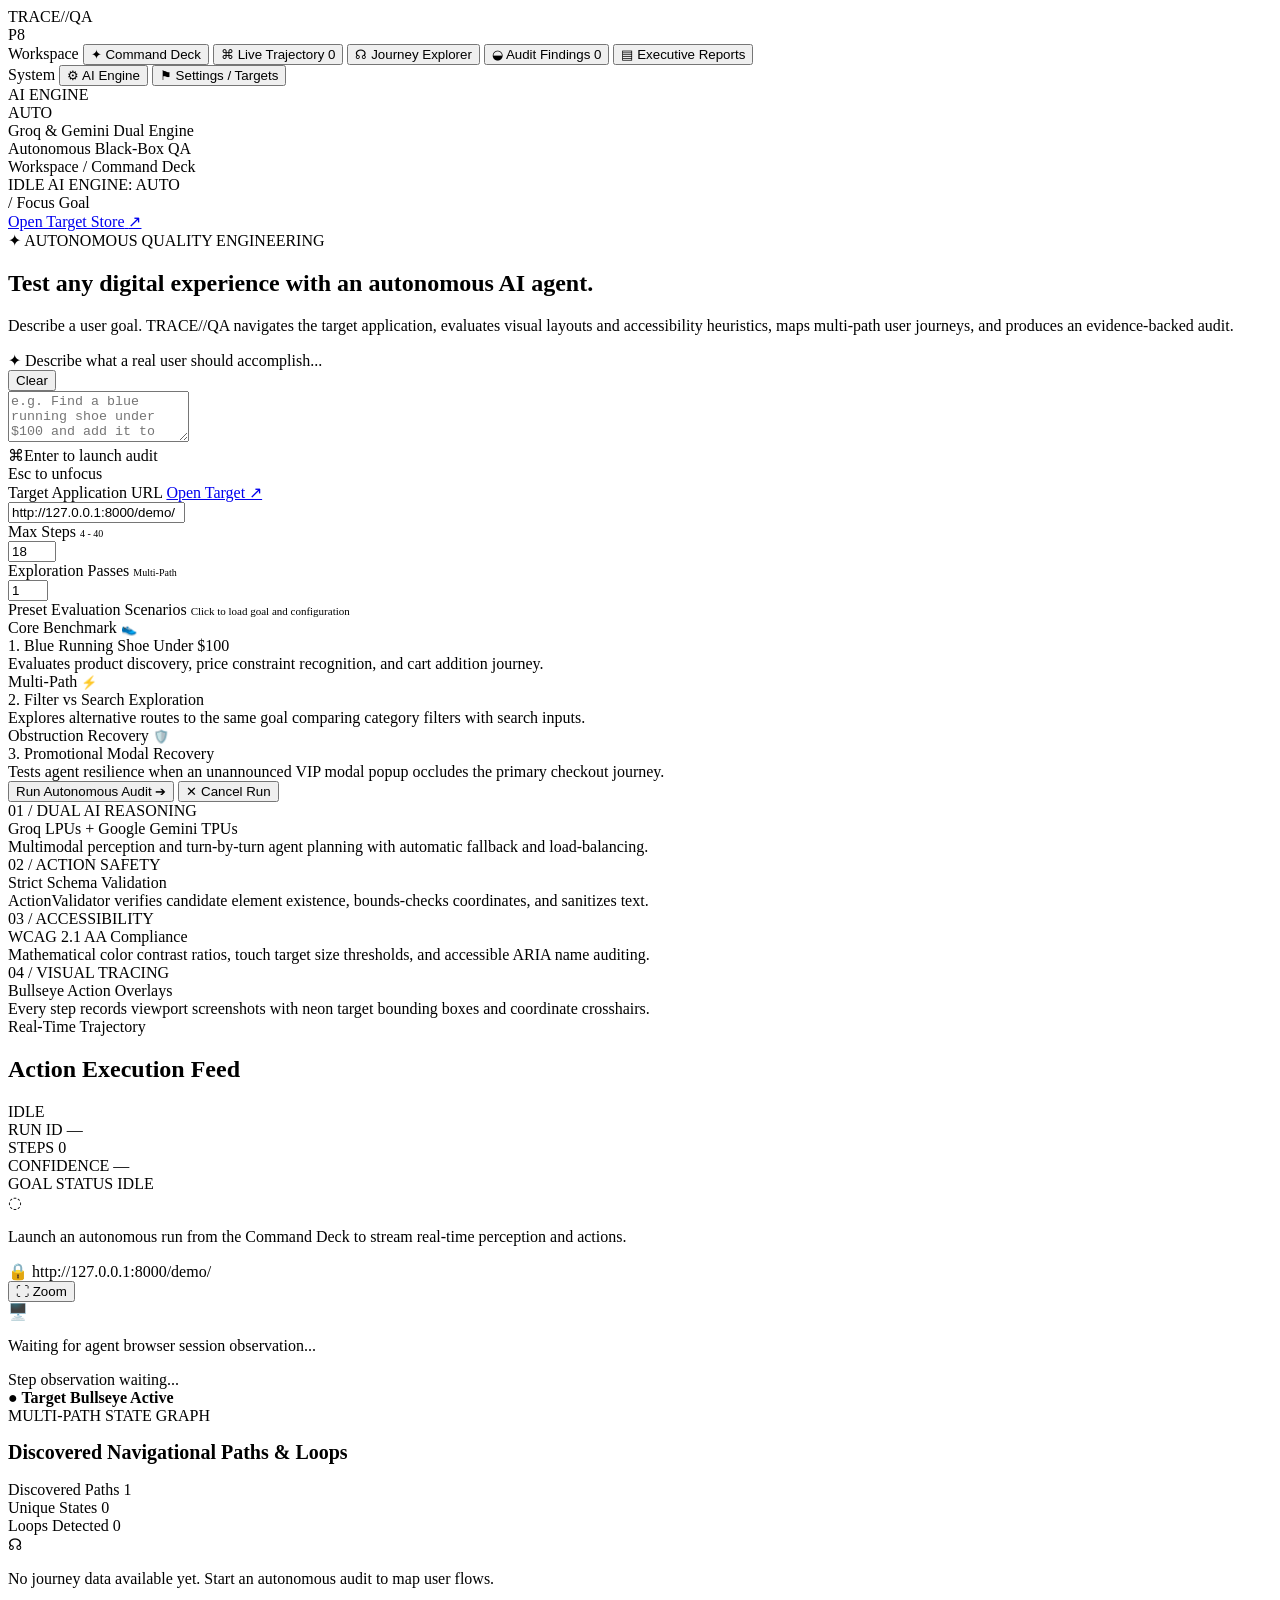
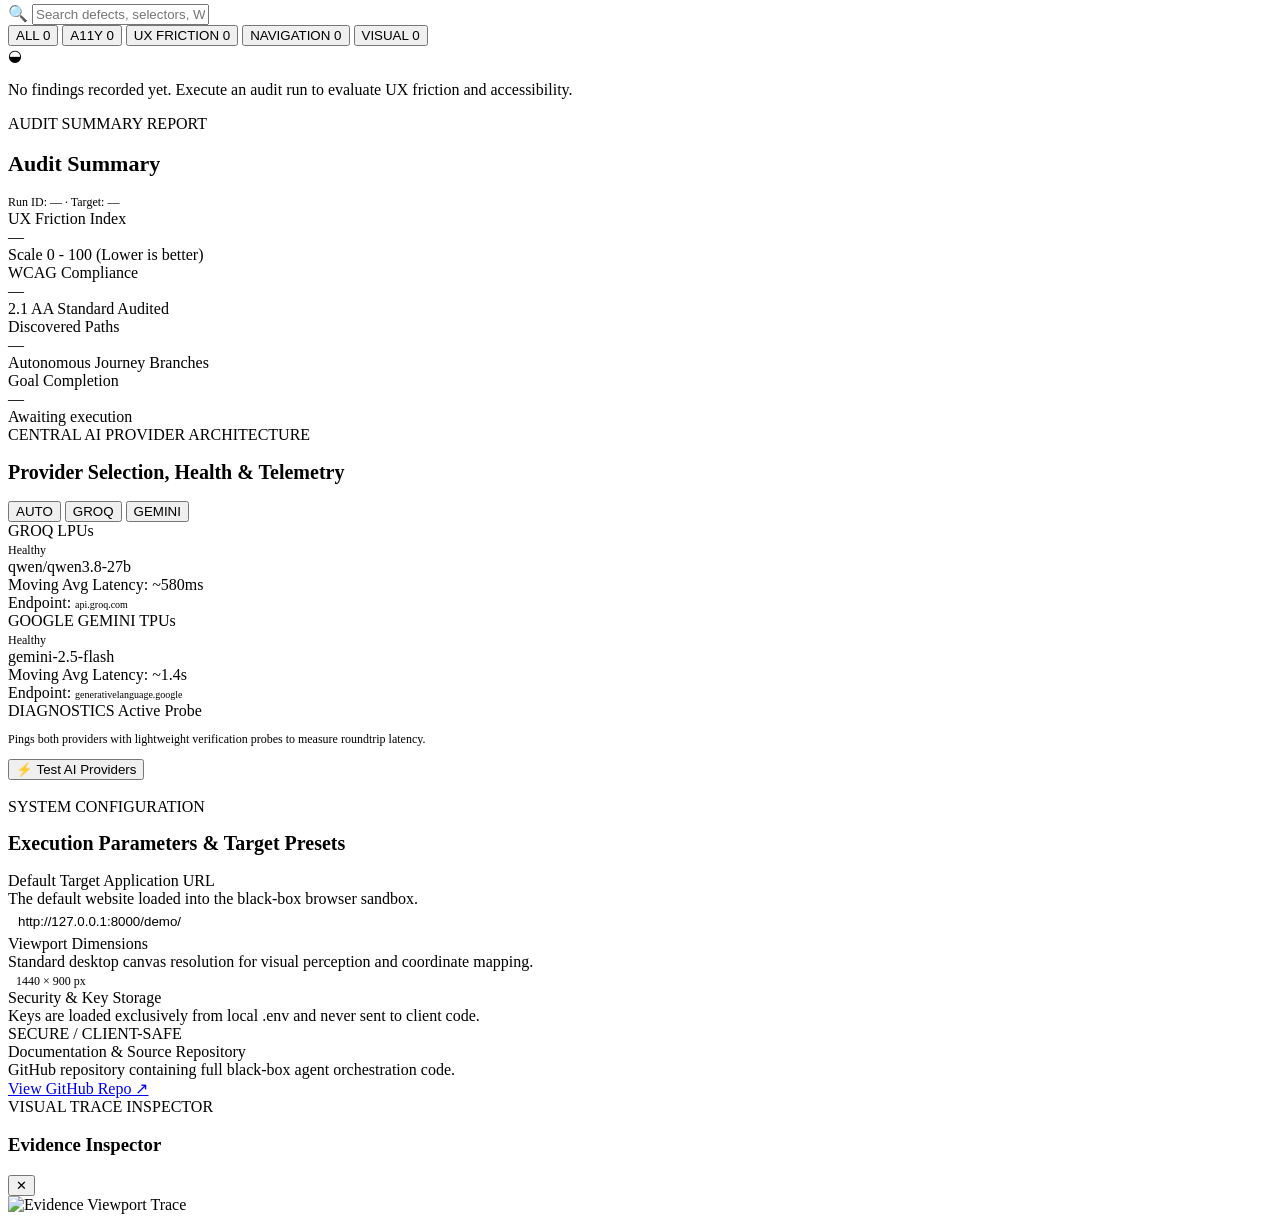
==== frontend/index.html @ 20fa4d8a "feat(ui): complete world-class SaaS frontend overhaul for TRACE//QA" ====
<!doctype html>
<html lang="en">
<head>
  <meta charset="UTF-8" />
  <meta name="viewport" content="width=device-width, initial-scale=1.0" />
  <title>TRACE//QA — Autonomous Black-Box UI/UX & Accessibility QA</title>
  <link rel="preconnect" href="https://fonts.googleapis.com">
  <link rel="preconnect" href="https://fonts.gstatic.com" crossorigin>
  <link href="https://fonts.googleapis.com/css2?family=Inter:wght@400;500;600;700;800;900&family=JetBrains+Mono:wght@400;500;600;700&display=swap" rel="stylesheet">
  <link rel="stylesheet" href="/static/styles.css" />
</head>
<body>
  <div class="app-shell">
    <!-- Persistent Left Navigation Sidebar -->
    <aside class="sidebar" id="appSidebar">
      <div class="brand">
        <span class="brand-mark"></span>
        <div class="brand-title">TRACE<span class="brand-slash">//</span>QA</div>
        <span class="brand-version">P8</span>
      </div>

      <!-- Navigation Groups -->
      <div class="nav-group">
        <span class="nav-label">Workspace</span>
        <button class="nav-item active" id="nav-command-deck" onclick="switchView('command-deck')">
          <span class="nav-icon">✦</span>
          <span>Command Deck</span>
        </button>
        <button class="nav-item" id="nav-trajectory" onclick="switchView('trajectory')">
          <span class="nav-icon">⌘</span>
          <span>Live Trajectory</span>
          <span class="nav-badge" id="navStepBadge">0</span>
        </button>
        <button class="nav-item" id="nav-journey" onclick="switchView('journey')">
          <span class="nav-icon">☊</span>
          <span>Journey Explorer</span>
        </button>
        <button class="nav-item" id="nav-findings" onclick="switchView('findings')">
          <span class="nav-icon">◒</span>
          <span>Audit Findings</span>
          <span class="nav-badge" id="navFindingsBadge">0</span>
        </button>
        <button class="nav-item" id="nav-reports" onclick="switchView('reports')">
          <span class="nav-icon">▤</span>
          <span>Executive Reports</span>
        </button>
      </div>

      <div class="nav-group">
        <span class="nav-label">System</span>
        <button class="nav-item" id="nav-ai-engine" onclick="switchView('ai-engine')">
          <span class="nav-icon">⚙</span>
          <span>AI Engine</span>
        </button>
        <button class="nav-item" id="nav-settings" onclick="switchView('settings')">
          <span class="nav-icon">⚑</span>
          <span>Settings / Targets</span>
        </button>
      </div>

      <!-- Sidebar Footer Telemetry Capsule -->
      <div class="sidebar-bottom">
        <div class="sidebar-engine-card" onclick="switchView('ai-engine')" style="cursor: pointer;">
          <div class="sidebar-engine-header">
            <div class="engine-status-pill">
              <span class="status-pulse-dot"></span>
              <span>AI ENGINE</span>
            </div>
            <span class="engine-mode-tag" id="sidebarModeTag">AUTO</span>
          </div>
          <div class="engine-details" id="sidebarEngineStatus">Groq & Gemini Dual Engine</div>
        </div>
        <div class="sidebar-footer-note">Autonomous Black-Box QA</div>
      </div>
    </aside>

    <!-- Main Workspace -->
    <main class="main-content">
      <!-- Global Top Bar -->
      <header class="topbar">
        <div class="topbar-breadcrumb">
          <span>Workspace</span>
          <span class="topbar-divider">/</span>
          <span class="topbar-current-view" id="topbarViewTitle">Command Deck</span>
        </div>

        <div class="topbar-actions">
          <span class="global-status-badge" id="topbarRunBadge">
            <span class="status-pulse-dot" style="background:#71717a;box-shadow:none;"></span>
            <span id="topbarRunText">IDLE</span>
          </span>
          <span class="global-status-badge" id="activeModeBadge">AI ENGINE: AUTO</span>
          <div class="kbd-shortcut-hint" title="Global Shortcut">
            <span class="kbd-key">/</span>
            <span>Focus Goal</span>
          </div>
          <a class="btn-ghost-sm" href="/demo/" target="_blank">
            <span>Open Target Store</span>
            <span>↗</span>
          </a>
        </div>
      </header>

      <!-- VIEW 1: COMMAND DECK (Main Composer) -->
      <section class="view-container active" id="view-command-deck">
        <div class="command-deck-hero">
          <div class="eyebrow-tag">
            <span>✦</span>
            <span>AUTONOMOUS QUALITY ENGINEERING</span>
          </div>
          <h1 class="hero-heading">Test any digital experience with an autonomous AI agent.</h1>
          <p class="hero-subtitle">
            Describe a user goal. TRACE//QA navigates the target application, evaluates visual layouts and accessibility heuristics, maps multi-path user journeys, and produces an evidence-backed audit.
          </p>
        </div>

        <!-- Flagship Command Input Box -->
        <div class="command-composer-card">
          <div class="composer-top">
            <div class="composer-label">
              <span class="composer-sparkle">✦</span>
              <span>Describe what a real user should accomplish...</span>
            </div>
            <div class="composer-controls">
              <button class="btn-clear-goal" id="btnClearGoal" onclick="clearGoalInput()">Clear</button>
            </div>
          </div>

          <textarea id="goal" class="composer-textarea" rows="3" placeholder="e.g. Find a blue running shoe under $100 and add it to the cart."></textarea>

          <div class="composer-bottom">
            <div class="composer-meta-hints">
              <div class="composer-hint-item">
                <span class="kbd-key">⌘</span><span class="kbd-key">Enter</span>
                <span>to launch audit</span>
              </div>
              <div class="composer-hint-item">
                <span class="kbd-key">Esc</span>
                <span>to unfocus</span>
              </div>
            </div>
            <div class="composer-actions">
              <span id="goalCharCount" style="font-size:11px;color:var(--text-subtle);"></span>
            </div>
          </div>
        </div>

        <!-- Target Application & Secondary Controls Row -->
        <div class="command-deck-controls-row">
          <div class="control-field-card">
            <div class="control-field-header">
              <span class="control-label">Target Application URL</span>
              <a class="control-link" href="/demo/" target="_blank">Open Target ↗</a>
            </div>
            <div class="control-input-wrapper">
              <span class="target-dot"></span>
              <input id="target" class="control-input" value="http://127.0.0.1:8000/demo/" placeholder="https://your-app.com" />
            </div>
          </div>

          <div class="control-field-card">
            <div class="control-field-header">
              <span class="control-label">Max Steps</span>
              <span style="font-size:10px;color:var(--text-muted);">4 - 40</span>
            </div>
            <div class="control-input-wrapper">
              <input id="maxSteps" class="control-input" type="number" min="4" max="40" value="18" />
            </div>
          </div>

          <div class="control-field-card">
            <div class="control-field-header">
              <span class="control-label">Exploration Passes</span>
              <span style="font-size:10px;color:var(--text-muted);">Multi-Path</span>
            </div>
            <div class="control-input-wrapper">
              <input id="passes" class="control-input" type="number" min="1" max="3" value="1" title="Discover alternative paths to the same goal" />
            </div>
          </div>
        </div>

        <!-- Preset Scenarios Ribbon -->
        <div class="presets-section">
          <div class="presets-header">
            <span class="presets-title">Preset Evaluation Scenarios</span>
            <span style="font-size:11px;color:var(--text-muted);">Click to load goal and configuration</span>
          </div>
          <div class="preset-cards-grid">
            <div class="preset-card" onclick="applyPreset(1)">
              <div class="preset-card-top">
                <span class="preset-tag">Core Benchmark</span>
                <span style="font-size:13px;">👟</span>
              </div>
              <div class="preset-card-title">1. Blue Running Shoe Under $100</div>
              <div class="preset-card-desc">Evaluates product discovery, price constraint recognition, and cart addition journey.</div>
            </div>

            <div class="preset-card" onclick="applyPreset(2)">
              <div class="preset-card-top">
                <span class="preset-tag">Multi-Path</span>
                <span style="font-size:13px;">⚡</span>
              </div>
              <div class="preset-card-title">2. Filter vs Search Exploration</div>
              <div class="preset-card-desc">Explores alternative routes to the same goal comparing category filters with search inputs.</div>
            </div>

            <div class="preset-card" onclick="applyPreset(3)">
              <div class="preset-card-top">
                <span class="preset-tag">Obstruction Recovery</span>
                <span style="font-size:13px;">🛡️</span>
              </div>
              <div class="preset-card-title">3. Promotional Modal Recovery</div>
              <div class="preset-card-desc">Tests agent resilience when an unannounced VIP modal popup occludes the primary checkout journey.</div>
            </div>
          </div>
        </div>

        <!-- Primary Run CTA & Actions -->
        <div class="command-run-bar">
          <button id="runBtn" class="btn-primary-run">
            <span class="btn-text">Run Autonomous Audit</span>
            <span>➔</span>
          </button>
          <button id="cancelBtn" class="btn-cancel-run" onclick="cancelActiveRun()">
            <span>✕ Cancel Run</span>
          </button>
          <div id="runError" class="global-status-badge failed" style="display:none;"></div>
        </div>

        <!-- Black-Box Perception Stack -->
        <div class="perception-pillars-grid">
          <div class="pillar-card">
            <span class="pillar-num">01 / DUAL AI REASONING</span>
            <div class="pillar-title">Groq LPUs + Google Gemini TPUs</div>
            <div class="pillar-desc">Multimodal perception and turn-by-turn agent planning with automatic fallback and load-balancing.</div>
          </div>
          <div class="pillar-card">
            <span class="pillar-num">02 / ACTION SAFETY</span>
            <div class="pillar-title">Strict Schema Validation</div>
            <div class="pillar-desc">ActionValidator verifies candidate element existence, bounds-checks coordinates, and sanitizes text.</div>
          </div>
          <div class="pillar-card">
            <span class="pillar-num">03 / ACCESSIBILITY</span>
            <div class="pillar-title">WCAG 2.1 AA Compliance</div>
            <div class="pillar-desc">Mathematical color contrast ratios, touch target size thresholds, and accessible ARIA name auditing.</div>
          </div>
          <div class="pillar-card">
            <span class="pillar-num">04 / VISUAL TRACING</span>
            <div class="pillar-title">Bullseye Action Overlays</div>
            <div class="pillar-desc">Every step records viewport screenshots with neon target bounding boxes and coordinate crosshairs.</div>
          </div>
        </div>
      </section>

      <!-- VIEW 2: LIVE TRAJECTORY & OBSERVABILITY CONSOLE -->
      <section class="view-container" id="view-trajectory">
        <div class="observability-split-layout">
          <!-- Execution Timeline Feed -->
          <div class="execution-panel">
            <div class="panel-header-bar">
              <div class="panel-header-title-group">
                <span class="panel-eyebrow">Real-Time Trajectory</span>
                <h2 class="panel-title">Action Execution Feed</h2>
              </div>
              <span id="runStatus" class="global-status-badge">IDLE</span>
            </div>

            <!-- Run Telemetry Metadata -->
            <div class="run-telemetry-strip">
              <div class="telemetry-cell">
                <span class="cell-label">RUN ID</span>
                <span class="cell-value font-mono" id="runId">—</span>
              </div>
              <div class="telemetry-cell">
                <span class="cell-label">STEPS</span>
                <span class="cell-value font-mono" id="stepMeta">0</span>
              </div>
              <div class="telemetry-cell">
                <span class="cell-label">CONFIDENCE</span>
                <span class="cell-value font-mono" id="confMeta">—</span>
              </div>
              <div class="telemetry-cell">
                <span class="cell-label">GOAL STATUS</span>
                <span class="cell-value" id="goalMetaStatus">IDLE</span>
              </div>
            </div>

            <!-- Scrollable Step Feed -->
            <div class="trajectory-scroll-feed" id="trajectory">
              <div class="viewport-empty-placeholder">
                <span class="viewport-empty-icon">◌</span>
                <p>Launch an autonomous run from the Command Deck to stream real-time perception and actions.</p>
              </div>
            </div>
          </div>

          <!-- Browser Instrumentation Viewport -->
          <div class="viewport-panel">
            <div class="browser-chrome-header">
              <div class="chrome-window-dots">
                <span class="chrome-dot red"></span>
                <span class="chrome-dot yellow"></span>
                <span class="chrome-dot green"></span>
              </div>
              <div class="chrome-url-bar">
                <span class="url-lock-icon">🔒</span>
                <span class="font-mono" id="screenUrl">http://127.0.0.1:8000/demo/</span>
              </div>
              <button class="btn-ghost-sm" onclick="openEvidenceModal()" title="Inspect Fullscreen">⛶ Zoom</button>
            </div>

            <div class="viewport-media-area">
              <img id="screenImage" class="viewport-img" style="display:none;" alt="Live Target Observation" />
              <div id="screenEmpty" class="viewport-empty-placeholder">
                <span class="viewport-empty-icon">🖥️</span>
                <p>Waiting for agent browser session observation...</p>
              </div>

              <!-- Active Action Overlay -->
              <div id="viewportOverlay" class="viewport-action-overlay" style="display:none;">
                <div class="overlay-left">
                  <span class="overlay-step-badge" id="overlayStep">STEP 01</span>
                  <span class="overlay-action-desc" id="overlayAction">OBSERVING TARGET</span>
                </div>
                <span class="overlay-confidence font-mono" id="overlayConfidence">95% Conf</span>
              </div>
            </div>

            <div class="viewport-footer-bar">
              <span id="screenCaption">Step observation waiting...</span>
              <div class="viewport-nav-btns">
                <span class="overlay-indicator" style="color:var(--accent);font-weight:600;">● Target Bullseye Active</span>
              </div>
            </div>
          </div>
        </div>
      </section>

      <!-- VIEW 3: JOURNEY EXPLORER -->
      <section class="view-container" id="view-journey">
        <div class="journey-header-card">
          <div>
            <div class="eyebrow-tag">MULTI-PATH STATE GRAPH</div>
            <h2 class="panel-title" style="font-size:20px;">Discovered Navigational Paths & Loops</h2>
          </div>
          <div class="journey-stats-row">
            <div class="journey-stat-col">
              <span class="journey-stat-label">Discovered Paths</span>
              <span class="journey-stat-val" id="pathsMetricJourney">1</span>
            </div>
            <div class="journey-stat-col">
              <span class="journey-stat-label">Unique States</span>
              <span class="journey-stat-val" id="uniqueStatesCount">0</span>
            </div>
            <div class="journey-stat-col">
              <span class="journey-stat-label">Loops Detected</span>
              <span class="journey-stat-val" id="loopsCount">0</span>
            </div>
          </div>
        </div>

        <div class="journey-graph-card">
          <div class="graph-canvas-container" id="journeyGraphContainer">
            <div class="viewport-empty-placeholder">
              <span class="viewport-empty-icon">☊</span>
              <p>No journey data available yet. Start an autonomous audit to map user flows.</p>
            </div>
          </div>
        </div>
      </section>

      <!-- VIEW 4: AUDIT FINDINGS MATRIX -->
      <section class="view-container" id="view-findings">
        <div class="findings-toolbar">
          <div class="findings-search-wrapper">
            <span class="search-icon-pos">🔍</span>
            <input type="text" id="findingsSearch" class="findings-search-input" placeholder="Search defects, selectors, WCAG..." oninput="filterFindings()" />
          </div>

          <div class="findings-filter-pills">
            <button class="filter-pill active" onclick="setFindingFilter('all', this)">ALL <span id="countAll">0</span></button>
            <button class="filter-pill" onclick="setFindingFilter('accessibility', this)">A11Y <span id="countA11y">0</span></button>
            <button class="filter-pill" onclick="setFindingFilter('ux', this)">UX FRICTION <span id="countUx">0</span></button>
            <button class="filter-pill" onclick="setFindingFilter('navigation', this)">NAVIGATION <span id="countNav">0</span></button>
            <button class="filter-pill" onclick="setFindingFilter('visual', this)">VISUAL <span id="countVisual">0</span></button>
          </div>
        </div>

        <div class="findings-list-grid" id="findingsList">
          <div class="viewport-empty-placeholder" style="background:var(--bg-surface);border:1px solid var(--border-subtle);border-radius:var(--radius-md);">
            <span class="viewport-empty-icon">◒</span>
            <p>No findings recorded yet. Execute an audit run to evaluate UX friction and accessibility.</p>
          </div>
        </div>
      </section>

      <!-- VIEW 5: EXECUTIVE REPORTS -->
      <section class="view-container" id="view-reports">
        <div class="reports-header-card">
          <div style="display: flex; justify-content: space-between; align-items: flex-start; flex-wrap: wrap; gap: 16px;">
            <div>
              <div class="eyebrow-tag">AUDIT SUMMARY REPORT</div>
              <h2 class="panel-title" style="font-size:22px;" id="reportGoalTitle">Audit Summary</h2>
              <div style="font-size:12px;color:var(--text-muted);margin-top:4px;" id="reportMetaSubtitle">Run ID: — · Target: —</div>
            </div>
            <div class="report-export-actions">
              <a id="reportLink" class="btn-report-action primary" target="_blank" style="display:none;">
                <span>View Full Executive Report</span>
                <span>↗</span>
              </a>
              <a id="downloadJsonBtn" class="btn-report-action" target="_blank" style="display:none;">
                <span>Download JSON</span>
                <span>↓</span>
              </a>
            </div>
          </div>
        </div>

        <div class="reports-scorecards-grid">
          <div class="scorecard-box">
            <span class="scorecard-label">UX Friction Index</span>
            <div class="scorecard-val" id="frictionMetric">—</div>
            <span class="scorecard-sub">Scale 0 - 100 (Lower is better)</span>
          </div>

          <div class="scorecard-box">
            <span class="scorecard-label">WCAG Compliance</span>
            <div class="scorecard-val" id="wcagMetric">—</div>
            <span class="scorecard-sub">2.1 AA Standard Audited</span>
          </div>

          <div class="scorecard-box">
            <span class="scorecard-label">Discovered Paths</span>
            <div class="scorecard-val" id="pathsMetric">—</div>
            <span class="scorecard-sub">Autonomous Journey Branches</span>
          </div>

          <div class="scorecard-box">
            <span class="scorecard-label">Goal Completion</span>
            <div class="scorecard-val" id="goalMetric">—</div>
            <span class="scorecard-sub" id="goalMetricSub">Awaiting execution</span>
          </div>
        </div>
      </section>

      <!-- VIEW 6: AI ENGINE & ORCHESTRATION -->
      <section class="view-container" id="view-ai-engine">
        <div class="engine-control-card">
          <div class="engine-top-bar">
            <div>
              <div class="eyebrow-tag">CENTRAL AI PROVIDER ARCHITECTURE</div>
              <h2 class="panel-title" style="font-size:20px;">Provider Selection, Health & Telemetry</h2>
            </div>
            <div class="mode-selector-capsule">
              <button class="mode-toggle-btn active" id="btnModeAuto" onclick="switchProviderMode('AUTO')">AUTO</button>
              <button class="mode-toggle-btn" id="btnModeGroq" onclick="switchProviderMode('GROQ')">GROQ</button>
              <button class="mode-toggle-btn" id="btnModeGemini" onclick="switchProviderMode('GEMINI')">GEMINI</button>
            </div>
          </div>

          <div class="ai-providers-deck-grid">
            <!-- Groq Card -->
            <div class="provider-telemetry-box" id="groqCard">
              <div class="prov-box-top">
                <div class="prov-name-group">
                  <span class="prov-name">GROQ</span>
                  <span class="prov-chip">LPUs</span>
                </div>
                <div class="prov-status-indicator">
                  <span class="dot-healthy" id="groqDot"></span>
                  <span style="font-size:12px;" id="groqStatus">Healthy</span>
                </div>
              </div>
              <span class="prov-model-tag">qwen/qwen3.8-27b</span>
              <div class="prov-metrics-list">
                <div class="prov-metric-item">
                  <span class="prov-metric-lbl">Moving Avg Latency:</span>
                  <span class="lat-val" id="groqLatency">~580ms</span>
                </div>
                <div class="prov-metric-item">
                  <span class="prov-metric-lbl">Endpoint:</span>
                  <span class="font-mono" style="font-size:10px;color:var(--text-muted);">api.groq.com</span>
                </div>
              </div>
            </div>

            <!-- Gemini Card -->
            <div class="provider-telemetry-box" id="geminiCard">
              <div class="prov-box-top">
                <div class="prov-name-group">
                  <span class="prov-name">GOOGLE GEMINI</span>
                  <span class="prov-chip">TPUs</span>
                </div>
                <div class="prov-status-indicator">
                  <span class="dot-healthy" id="geminiDot"></span>
                  <span style="font-size:12px;" id="geminiStatus">Healthy</span>
                </div>
              </div>
              <span class="prov-model-tag">gemini-2.5-flash</span>
              <div class="prov-metrics-list">
                <div class="prov-metric-item">
                  <span class="prov-metric-lbl">Moving Avg Latency:</span>
                  <span class="lat-val" id="geminiLatency">~1.4s</span>
                </div>
                <div class="prov-metric-item">
                  <span class="prov-metric-lbl">Endpoint:</span>
                  <span class="font-mono" style="font-size:10px;color:var(--text-muted);">generativelanguage.google</span>
                </div>
              </div>
            </div>

            <!-- Diagnostics Card -->
            <div class="provider-telemetry-box">
              <div class="prov-box-top">
                <span class="prov-name">DIAGNOSTICS</span>
                <span class="prov-chip">Active Probe</span>
              </div>
              <p style="font-size:12px;color:var(--text-muted);">Pings both providers with lightweight verification probes to measure roundtrip latency.</p>
              <button class="btn-run-diag" id="btnTestProviders" onclick="testAIProviders()">
                <span>⚡ Test AI Providers</span>
              </button>
              <div id="diagFeedback" style="font-size:11px;color:var(--text-secondary);min-height:18px;"></div>
            </div>
          </div>
        </div>
      </section>

      <!-- VIEW 7: SETTINGS & TARGETS -->
      <section class="view-container" id="view-settings">
        <div class="settings-card">
          <div class="eyebrow-tag">SYSTEM CONFIGURATION</div>
          <h2 class="panel-title" style="font-size:20px;">Execution Parameters & Target Presets</h2>

          <div class="settings-row">
            <div class="settings-desc-col">
              <div class="settings-title">Default Target Application URL</div>
              <div class="settings-subtext">The default website loaded into the black-box browser sandbox.</div>
            </div>
            <input class="control-input font-mono" style="max-width:320px;background:var(--bg-surface-elevated);border:1px solid var(--border-medium);padding:6px 10px;border-radius:6px;" value="http://127.0.0.1:8000/demo/" onchange="$('target').value = this.value;" />
          </div>

          <div class="settings-row">
            <div class="settings-desc-col">
              <div class="settings-title">Viewport Dimensions</div>
              <div class="settings-subtext">Standard desktop canvas resolution for visual perception and coordinate mapping.</div>
            </div>
            <span class="font-mono" style="font-size:12px;color:var(--text-primary);padding:4px 8px;background:var(--bg-surface-elevated);border-radius:4px;">1440 × 900 px</span>
          </div>

          <div class="settings-row">
            <div class="settings-desc-col">
              <div class="settings-title">Security & Key Storage</div>
              <div class="settings-subtext">Keys are loaded exclusively from local .env and never sent to client code.</div>
            </div>
            <span class="global-status-badge completed">SECURE / CLIENT-SAFE</span>
          </div>

          <div class="settings-row">
            <div class="settings-desc-col">
              <div class="settings-title">Documentation & Source Repository</div>
              <div class="settings-subtext">GitHub repository containing full black-box agent orchestration code.</div>
            </div>
            <a class="btn-ghost-sm" href="https://github.com/Miteshreddy/trace" target="_blank">View GitHub Repo ↗</a>
          </div>
        </div>
      </section>

      <!-- Toast Notification Container -->
      <div class="toast-stack" id="toastStack"></div>

      <!-- Evidence Zoom Inspector Modal -->
      <div class="modal-backdrop" id="evidenceModal" onclick="if(event.target === this) closeEvidenceModal()">
        <div class="evidence-modal-box">
          <div class="modal-header">
            <div>
              <div class="eyebrow-tag" id="modalCategory">VISUAL TRACE INSPECTOR</div>
              <h3 class="panel-title" id="modalTitle">Evidence Inspector</h3>
            </div>
            <button class="btn-close-modal" onclick="closeEvidenceModal()">✕</button>
          </div>
          <div class="modal-body">
            <div class="modal-img-wrapper">
              <img id="modalImg" src="" alt="Evidence Viewport Trace" />
            </div>
            <div id="modalDesc" style="font-size:13px;color:var(--text-secondary);line-height:1.5;"></div>
            <div id="modalRec" class="finding-remediation-box" style="display:none;"></div>
          </div>
        </div>
      </div>
    </main>
  </div>

  <script src="/static/app.js"></script>
</body>
</html>
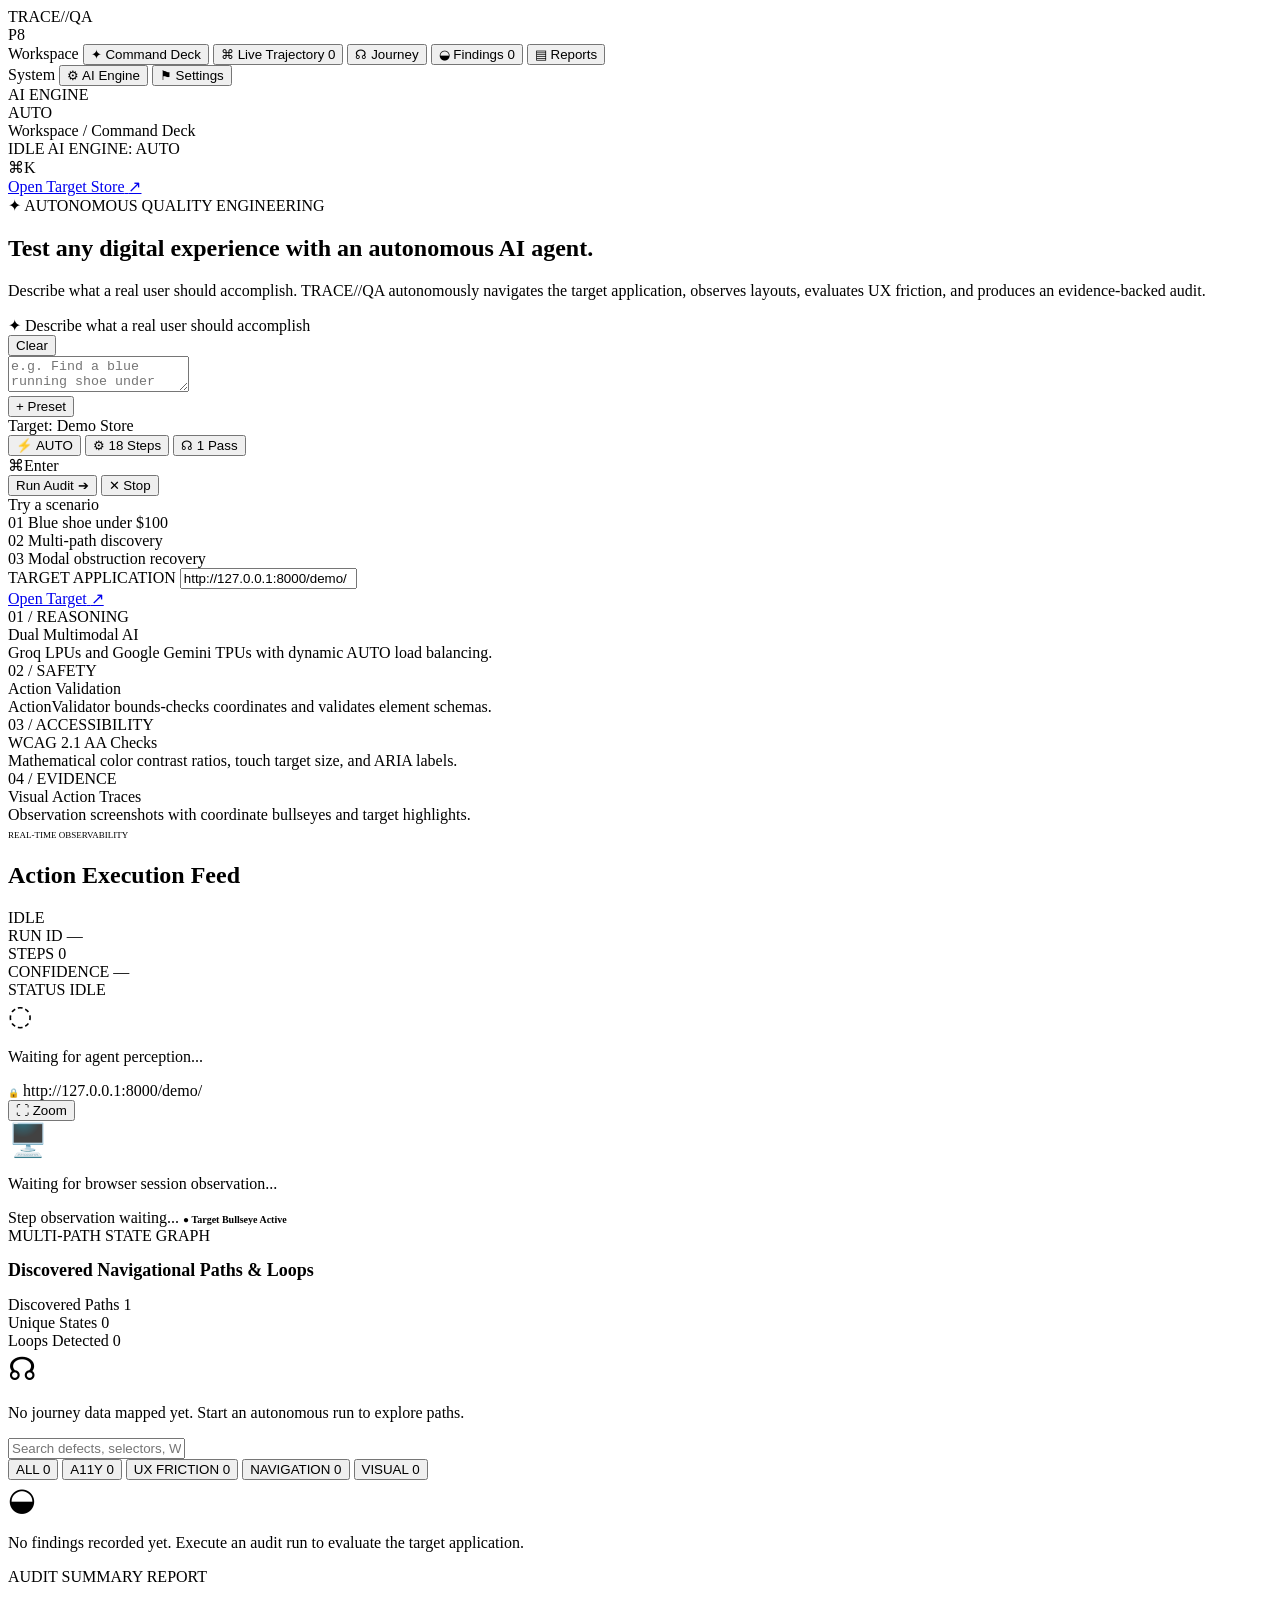
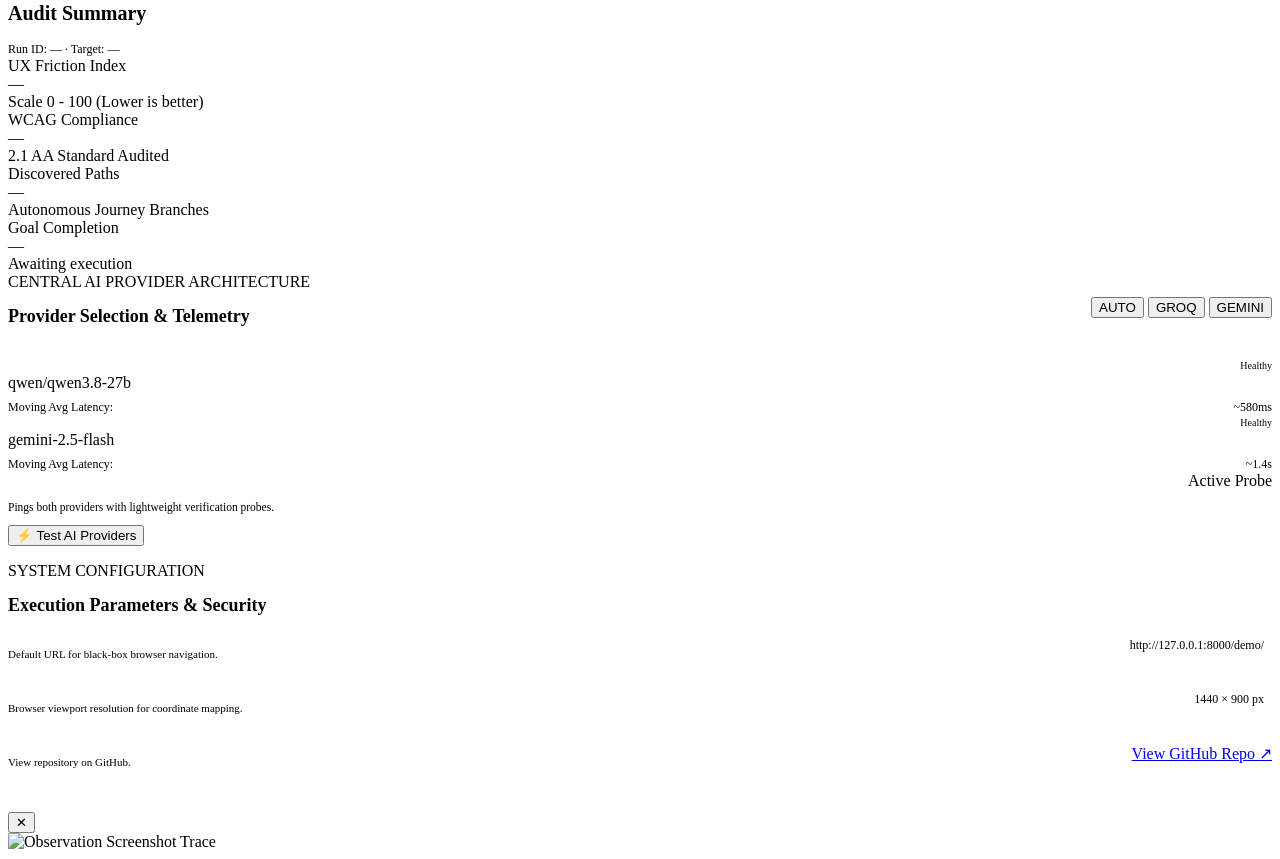
==== commit 0c10ed46: "feat(ui): cinematic floating command center and minimalist SaaS overhaul" ====
--- a/frontend/index.html
+++ b/frontend/index.html
@@ -11,15 +11,15 @@
 </head>
 <body>
   <div class="app-shell">
-    <!-- Persistent Left Navigation Sidebar -->
+    <!-- Refined Left Sidebar Navigation -->
     <aside class="sidebar" id="appSidebar">
       <div class="brand">
         <span class="brand-mark"></span>
         <div class="brand-title">TRACE<span class="brand-slash">//</span>QA</div>
-        <span class="brand-version">P8</span>
+        <span class="brand-tag">P8</span>
       </div>
 
-      <!-- Navigation Groups -->
+      <!-- Navigation Menu -->
       <div class="nav-group">
         <span class="nav-label">Workspace</span>
         <button class="nav-item active" id="nav-command-deck" onclick="switchView('command-deck')">
@@ -33,16 +33,16 @@
         </button>
         <button class="nav-item" id="nav-journey" onclick="switchView('journey')">
           <span class="nav-icon">☊</span>
-          <span>Journey Explorer</span>
+          <span>Journey</span>
         </button>
         <button class="nav-item" id="nav-findings" onclick="switchView('findings')">
           <span class="nav-icon">◒</span>
-          <span>Audit Findings</span>
+          <span>Findings</span>
           <span class="nav-badge" id="navFindingsBadge">0</span>
         </button>
         <button class="nav-item" id="nav-reports" onclick="switchView('reports')">
           <span class="nav-icon">▤</span>
-          <span>Executive Reports</span>
+          <span>Reports</span>
         </button>
       </div>
 
@@ -54,29 +54,25 @@
         </button>
         <button class="nav-item" id="nav-settings" onclick="switchView('settings')">
           <span class="nav-icon">⚑</span>
-          <span>Settings / Targets</span>
+          <span>Settings</span>
         </button>
       </div>
 
-      <!-- Sidebar Footer Telemetry Capsule -->
+      <!-- Sidebar Footer Engine Capsule -->
       <div class="sidebar-bottom">
-        <div class="sidebar-engine-card" onclick="switchView('ai-engine')" style="cursor: pointer;">
-          <div class="sidebar-engine-header">
-            <div class="engine-status-pill">
-              <span class="status-pulse-dot"></span>
-              <span>AI ENGINE</span>
-            </div>
-            <span class="engine-mode-tag" id="sidebarModeTag">AUTO</span>
-          </div>
-          <div class="engine-details" id="sidebarEngineStatus">Groq & Gemini Dual Engine</div>
-        </div>
-        <div class="sidebar-footer-note">Autonomous Black-Box QA</div>
+        <div class="sidebar-engine-capsule" onclick="switchView('ai-engine')">
+          <div class="engine-pill-group">
+            <span class="pulse-dot-lime"></span>
+            <span>AI ENGINE</span>
+          </div>
+          <span class="engine-mode-tag font-mono" id="sidebarModeTag">AUTO</span>
+        </div>
       </div>
     </aside>
 
-    <!-- Main Workspace -->
+    <!-- Main Content Area -->
     <main class="main-content">
-      <!-- Global Top Bar -->
+      <!-- Top Bar -->
       <header class="topbar">
         <div class="topbar-breadcrumb">
           <span>Workspace</span>
@@ -85,252 +81,225 @@
         </div>
 
         <div class="topbar-actions">
-          <span class="global-status-badge" id="topbarRunBadge">
-            <span class="status-pulse-dot" style="background:#71717a;box-shadow:none;"></span>
+          <span class="status-capsule" id="topbarRunBadge">
+            <span class="pulse-dot-lime" style="background:#71717a;box-shadow:none;"></span>
             <span id="topbarRunText">IDLE</span>
           </span>
-          <span class="global-status-badge" id="activeModeBadge">AI ENGINE: AUTO</span>
-          <div class="kbd-shortcut-hint" title="Global Shortcut">
-            <span class="kbd-key">/</span>
-            <span>Focus Goal</span>
-          </div>
-          <a class="btn-ghost-sm" href="/demo/" target="_blank">
+          <span class="status-capsule font-mono" id="activeModeBadge">AI ENGINE: AUTO</span>
+          <div class="kbd-shortcut-pill" title="Press / to focus">
+            <span class="kbd-key">⌘</span><span class="kbd-key">K</span>
+          </div>
+          <a class="btn-open-target-link" href="/demo/" target="_blank">
             <span>Open Target Store</span>
             <span>↗</span>
           </a>
         </div>
       </header>
 
-      <!-- VIEW 1: COMMAND DECK (Main Composer) -->
+      <!-- VIEW 1: COMMAND DECK (Hero Command Center) -->
       <section class="view-container active" id="view-command-deck">
-        <div class="command-deck-hero">
-          <div class="eyebrow-tag">
+        <div class="command-deck-container">
+          <div class="hero-meta-eyebrow">
             <span>✦</span>
             <span>AUTONOMOUS QUALITY ENGINEERING</span>
           </div>
-          <h1 class="hero-heading">Test any digital experience with an autonomous AI agent.</h1>
-          <p class="hero-subtitle">
-            Describe a user goal. TRACE//QA navigates the target application, evaluates visual layouts and accessibility heuristics, maps multi-path user journeys, and produces an evidence-backed audit.
+          <h1 class="hero-big-title">Test any digital experience with an autonomous AI agent.</h1>
+          <p class="hero-sub-copy">
+            Describe what a real user should accomplish. TRACE//QA autonomously navigates the target application, observes layouts, evaluates UX friction, and produces an evidence-backed audit.
           </p>
-        </div>
-
-        <!-- Flagship Command Input Box -->
-        <div class="command-composer-card">
-          <div class="composer-top">
-            <div class="composer-label">
-              <span class="composer-sparkle">✦</span>
-              <span>Describe what a real user should accomplish...</span>
-            </div>
-            <div class="composer-controls">
-              <button class="btn-clear-goal" id="btnClearGoal" onclick="clearGoalInput()">Clear</button>
-            </div>
-          </div>
-
-          <textarea id="goal" class="composer-textarea" rows="3" placeholder="e.g. Find a blue running shoe under $100 and add it to the cart."></textarea>
-
-          <div class="composer-bottom">
-            <div class="composer-meta-hints">
-              <div class="composer-hint-item">
-                <span class="kbd-key">⌘</span><span class="kbd-key">Enter</span>
-                <span>to launch audit</span>
-              </div>
-              <div class="composer-hint-item">
-                <span class="kbd-key">Esc</span>
-                <span>to unfocus</span>
-              </div>
-            </div>
-            <div class="composer-actions">
-              <span id="goalCharCount" style="font-size:11px;color:var(--text-subtle);"></span>
-            </div>
-          </div>
-        </div>
-
-        <!-- Target Application & Secondary Controls Row -->
-        <div class="command-deck-controls-row">
-          <div class="control-field-card">
-            <div class="control-field-header">
-              <span class="control-label">Target Application URL</span>
-              <a class="control-link" href="/demo/" target="_blank">Open Target ↗</a>
-            </div>
-            <div class="control-input-wrapper">
-              <span class="target-dot"></span>
-              <input id="target" class="control-input" value="http://127.0.0.1:8000/demo/" placeholder="https://your-app.com" />
-            </div>
-          </div>
-
-          <div class="control-field-card">
-            <div class="control-field-header">
-              <span class="control-label">Max Steps</span>
-              <span style="font-size:10px;color:var(--text-muted);">4 - 40</span>
-            </div>
-            <div class="control-input-wrapper">
-              <input id="maxSteps" class="control-input" type="number" min="4" max="40" value="18" />
-            </div>
-          </div>
-
-          <div class="control-field-card">
-            <div class="control-field-header">
-              <span class="control-label">Exploration Passes</span>
-              <span style="font-size:10px;color:var(--text-muted);">Multi-Path</span>
-            </div>
-            <div class="control-input-wrapper">
-              <input id="passes" class="control-input" type="number" min="1" max="3" value="1" title="Discover alternative paths to the same goal" />
-            </div>
-          </div>
-        </div>
-
-        <!-- Preset Scenarios Ribbon -->
-        <div class="presets-section">
-          <div class="presets-header">
-            <span class="presets-title">Preset Evaluation Scenarios</span>
-            <span style="font-size:11px;color:var(--text-muted);">Click to load goal and configuration</span>
-          </div>
-          <div class="preset-cards-grid">
-            <div class="preset-card" onclick="applyPreset(1)">
-              <div class="preset-card-top">
-                <span class="preset-tag">Core Benchmark</span>
-                <span style="font-size:13px;">👟</span>
-              </div>
-              <div class="preset-card-title">1. Blue Running Shoe Under $100</div>
-              <div class="preset-card-desc">Evaluates product discovery, price constraint recognition, and cart addition journey.</div>
-            </div>
-
-            <div class="preset-card" onclick="applyPreset(2)">
-              <div class="preset-card-top">
-                <span class="preset-tag">Multi-Path</span>
-                <span style="font-size:13px;">⚡</span>
-              </div>
-              <div class="preset-card-title">2. Filter vs Search Exploration</div>
-              <div class="preset-card-desc">Explores alternative routes to the same goal comparing category filters with search inputs.</div>
-            </div>
-
-            <div class="preset-card" onclick="applyPreset(3)">
-              <div class="preset-card-top">
-                <span class="preset-tag">Obstruction Recovery</span>
-                <span style="font-size:13px;">🛡️</span>
-              </div>
-              <div class="preset-card-title">3. Promotional Modal Recovery</div>
-              <div class="preset-card-desc">Tests agent resilience when an unannounced VIP modal popup occludes the primary checkout journey.</div>
-            </div>
-          </div>
-        </div>
-
-        <!-- Primary Run CTA & Actions -->
-        <div class="command-run-bar">
-          <button id="runBtn" class="btn-primary-run">
-            <span class="btn-text">Run Autonomous Audit</span>
-            <span>➔</span>
-          </button>
-          <button id="cancelBtn" class="btn-cancel-run" onclick="cancelActiveRun()">
-            <span>✕ Cancel Run</span>
-          </button>
-          <div id="runError" class="global-status-badge failed" style="display:none;"></div>
-        </div>
-
-        <!-- Black-Box Perception Stack -->
-        <div class="perception-pillars-grid">
-          <div class="pillar-card">
-            <span class="pillar-num">01 / DUAL AI REASONING</span>
-            <div class="pillar-title">Groq LPUs + Google Gemini TPUs</div>
-            <div class="pillar-desc">Multimodal perception and turn-by-turn agent planning with automatic fallback and load-balancing.</div>
-          </div>
-          <div class="pillar-card">
-            <span class="pillar-num">02 / ACTION SAFETY</span>
-            <div class="pillar-title">Strict Schema Validation</div>
-            <div class="pillar-desc">ActionValidator verifies candidate element existence, bounds-checks coordinates, and sanitizes text.</div>
-          </div>
-          <div class="pillar-card">
-            <span class="pillar-num">03 / ACCESSIBILITY</span>
-            <div class="pillar-title">WCAG 2.1 AA Compliance</div>
-            <div class="pillar-desc">Mathematical color contrast ratios, touch target size thresholds, and accessible ARIA name auditing.</div>
-          </div>
-          <div class="pillar-card">
-            <span class="pillar-num">04 / VISUAL TRACING</span>
-            <div class="pillar-title">Bullseye Action Overlays</div>
-            <div class="pillar-desc">Every step records viewport screenshots with neon target bounding boxes and coordinate crosshairs.</div>
+
+          <!-- THE FLAGSHIP FLOATING COMMAND / SEARCH BOX -->
+          <div class="floating-command-box">
+            <div class="command-input-surface">
+              <div class="command-prompt-lead">
+                <div class="prompt-icon-text">
+                  <span class="sparkle-icon">✦</span>
+                  <span>Describe what a real user should accomplish</span>
+                </div>
+                <button class="btn-quiet-clear" onclick="clearGoalInput()">Clear</button>
+              </div>
+
+              <textarea id="goal" class="command-textarea" rows="2" placeholder="e.g. Find a blue running shoe under $100 and reach checkout..."></textarea>
+            </div>
+
+            <!-- Integrated Bottom Tool Row -->
+            <div class="command-tool-row">
+              <div class="tool-pills-cluster">
+                <button class="tool-pill" onclick="applyPreset(1)" title="Quick Scenario 1">
+                  <span class="tool-pill-icon">+</span>
+                  <span>Preset</span>
+                </button>
+                <div class="tool-pill" onclick="$('target').focus()" title="Target URL">
+                  <span class="pill-dot-green"></span>
+                  <span id="toolPillTarget">Target: Demo Store</span>
+                </div>
+                <button class="tool-pill active-mode" id="toolPillMode" onclick="cycleProviderMode()" title="Click to cycle AI Engine Mode">
+                  <span class="tool-pill-icon">⚡</span>
+                  <span id="toolPillModeText">AUTO</span>
+                </button>
+                <button class="tool-pill" onclick="cycleSteps()" title="Click to toggle max steps">
+                  <span class="tool-pill-icon">⚙</span>
+                  <span id="toolPillStepsText">18 Steps</span>
+                </button>
+                <button class="tool-pill" onclick="cyclePasses()" title="Click to toggle passes">
+                  <span class="tool-pill-icon">☊</span>
+                  <span id="toolPillPassesText">1 Pass</span>
+                </button>
+              </div>
+
+              <div class="command-action-cluster">
+                <div class="kbd-shortcut-pill" style="background:transparent;border:0;">
+                  <span class="kbd-key">⌘</span><span class="kbd-key">Enter</span>
+                </div>
+                <button id="runBtn" class="btn-command-run">
+                  <span class="btn-text">Run Audit</span>
+                  <span>➔</span>
+                </button>
+                <button id="cancelBtn" class="btn-command-cancel" onclick="cancelActiveRun()">
+                  <span>✕ Stop</span>
+                </button>
+              </div>
+            </div>
+          </div>
+
+          <!-- Minimalist Scenario Examples Strip (Beneath Command Box) -->
+          <div class="scenario-strip">
+            <span class="scenario-strip-label">Try a scenario</span>
+            <div class="scenario-pill-item" onclick="applyPreset(1)">
+              <span class="scenario-pill-num">01</span>
+              <span>Blue shoe under $100</span>
+            </div>
+            <div class="scenario-pill-item" onclick="applyPreset(2)">
+              <span class="scenario-pill-num">02</span>
+              <span>Multi-path discovery</span>
+            </div>
+            <div class="scenario-pill-item" onclick="applyPreset(3)">
+              <span class="scenario-pill-num">03</span>
+              <span>Modal obstruction recovery</span>
+            </div>
+          </div>
+
+          <!-- Connected Target Bar -->
+          <div class="connected-target-bar">
+            <div class="target-left-group">
+              <span class="pill-dot-green"></span>
+              <span class="target-label-text">TARGET APPLICATION</span>
+              <input id="target" class="target-url-input" value="http://127.0.0.1:8000/demo/" placeholder="https://your-app.com" oninput="updateTargetToolPill(this.value)" />
+            </div>
+            <a class="target-open-btn" href="/demo/" target="_blank">
+              <span>Open Target</span>
+              <span>↗</span>
+            </a>
+          </div>
+
+          <!-- Hidden Sync Inputs for Parameters -->
+          <input id="maxSteps" type="hidden" value="18" />
+          <input id="passes" type="hidden" value="1" />
+          <div id="runError" class="status-capsule failed" style="display:none;margin-bottom:16px;"></div>
+
+          <!-- Perception Pillars Grid -->
+          <div class="pillars-row-grid">
+            <div class="pillar-item-box">
+              <span class="pillar-label-num">01 / REASONING</span>
+              <div class="pillar-name">Dual Multimodal AI</div>
+              <div class="pillar-summary">Groq LPUs and Google Gemini TPUs with dynamic AUTO load balancing.</div>
+            </div>
+            <div class="pillar-item-box">
+              <span class="pillar-label-num">02 / SAFETY</span>
+              <div class="pillar-name">Action Validation</div>
+              <div class="pillar-summary">ActionValidator bounds-checks coordinates and validates element schemas.</div>
+            </div>
+            <div class="pillar-item-box">
+              <span class="pillar-label-num">03 / ACCESSIBILITY</span>
+              <div class="pillar-name">WCAG 2.1 AA Checks</div>
+              <div class="pillar-summary">Mathematical color contrast ratios, touch target size, and ARIA labels.</div>
+            </div>
+            <div class="pillar-item-box">
+              <span class="pillar-label-num">04 / EVIDENCE</span>
+              <div class="pillar-name">Visual Action Traces</div>
+              <div class="pillar-summary">Observation screenshots with coordinate bullseyes and target highlights.</div>
+            </div>
           </div>
         </div>
       </section>
 
       <!-- VIEW 2: LIVE TRAJECTORY & OBSERVABILITY CONSOLE -->
       <section class="view-container" id="view-trajectory">
-        <div class="observability-split-layout">
-          <!-- Execution Timeline Feed -->
-          <div class="execution-panel">
-            <div class="panel-header-bar">
-              <div class="panel-header-title-group">
-                <span class="panel-eyebrow">Real-Time Trajectory</span>
-                <h2 class="panel-title">Action Execution Feed</h2>
-              </div>
-              <span id="runStatus" class="global-status-badge">IDLE</span>
-            </div>
-
-            <!-- Run Telemetry Metadata -->
-            <div class="run-telemetry-strip">
-              <div class="telemetry-cell">
-                <span class="cell-label">RUN ID</span>
-                <span class="cell-value font-mono" id="runId">—</span>
-              </div>
-              <div class="telemetry-cell">
-                <span class="cell-label">STEPS</span>
-                <span class="cell-value font-mono" id="stepMeta">0</span>
-              </div>
-              <div class="telemetry-cell">
-                <span class="cell-label">CONFIDENCE</span>
-                <span class="cell-value font-mono" id="confMeta">—</span>
-              </div>
-              <div class="telemetry-cell">
-                <span class="cell-label">GOAL STATUS</span>
-                <span class="cell-value" id="goalMetaStatus">IDLE</span>
-              </div>
-            </div>
-
-            <!-- Scrollable Step Feed -->
-            <div class="trajectory-scroll-feed" id="trajectory">
-              <div class="viewport-empty-placeholder">
-                <span class="viewport-empty-icon">◌</span>
-                <p>Launch an autonomous run from the Command Deck to stream real-time perception and actions.</p>
-              </div>
-            </div>
-          </div>
-
-          <!-- Browser Instrumentation Viewport -->
-          <div class="viewport-panel">
-            <div class="browser-chrome-header">
-              <div class="chrome-window-dots">
-                <span class="chrome-dot red"></span>
-                <span class="chrome-dot yellow"></span>
-                <span class="chrome-dot green"></span>
-              </div>
-              <div class="chrome-url-bar">
-                <span class="url-lock-icon">🔒</span>
+        <div class="observability-grid">
+          <!-- Action Timeline -->
+          <div class="timeline-card-shell">
+            <div class="timeline-topbar">
+              <div>
+                <span class="hero-meta-eyebrow" style="font-size:9px;margin-bottom:2px;">REAL-TIME OBSERVABILITY</span>
+                <h2 class="timeline-title">Action Execution Feed</h2>
+              </div>
+              <span id="runStatus" class="status-capsule">IDLE</span>
+            </div>
+
+            <!-- Run Telemetry Strip -->
+            <div class="timeline-meta-strip">
+              <div class="meta-item-box">
+                <span class="meta-label">RUN ID</span>
+                <span class="meta-content-val font-mono" id="runId">—</span>
+              </div>
+              <div class="meta-item-box">
+                <span class="meta-label">STEPS</span>
+                <span class="meta-content-val font-mono" id="stepMeta">0</span>
+              </div>
+              <div class="meta-item-box">
+                <span class="meta-label">CONFIDENCE</span>
+                <span class="meta-content-val font-mono" id="confMeta">—</span>
+              </div>
+              <div class="meta-item-box">
+                <span class="meta-label">STATUS</span>
+                <span class="meta-content-val" id="goalMetaStatus">IDLE</span>
+              </div>
+            </div>
+
+            <!-- Scrollable Event Stream -->
+            <div class="timeline-events-container" id="trajectory">
+              <div class="viewport-waiting-box">
+                <span style="font-size:28px;color:var(--text-subtle);">◌</span>
+                <p>Waiting for agent perception...</p>
+              </div>
+            </div>
+          </div>
+
+          <!-- Browser Testing Instrument -->
+          <div class="browser-viewer-shell">
+            <div class="browser-header-bar">
+              <div class="browser-window-dots">
+                <span class="browser-dot red"></span>
+                <span class="browser-dot yellow"></span>
+                <span class="browser-dot green"></span>
+              </div>
+              <div class="browser-mock-address-bar">
+                <span style="color:var(--success);font-size:9px;">🔒</span>
                 <span class="font-mono" id="screenUrl">http://127.0.0.1:8000/demo/</span>
               </div>
-              <button class="btn-ghost-sm" onclick="openEvidenceModal()" title="Inspect Fullscreen">⛶ Zoom</button>
-            </div>
-
-            <div class="viewport-media-area">
-              <img id="screenImage" class="viewport-img" style="display:none;" alt="Live Target Observation" />
-              <div id="screenEmpty" class="viewport-empty-placeholder">
-                <span class="viewport-empty-icon">🖥️</span>
-                <p>Waiting for agent browser session observation...</p>
-              </div>
-
-              <!-- Active Action Overlay -->
-              <div id="viewportOverlay" class="viewport-action-overlay" style="display:none;">
-                <div class="overlay-left">
-                  <span class="overlay-step-badge" id="overlayStep">STEP 01</span>
-                  <span class="overlay-action-desc" id="overlayAction">OBSERVING TARGET</span>
+              <button class="btn-open-target-link" onclick="openEvidenceModal()" title="Inspect Screenshot">⛶ Zoom</button>
+            </div>
+
+            <div class="viewport-canvas-stage">
+              <img id="screenImage" class="viewport-render-img" style="display:none;" alt="Live Target Observation" />
+              <div id="screenEmpty" class="viewport-waiting-box">
+                <span style="font-size:32px;color:var(--text-subtle);">🖥️</span>
+                <p>Waiting for browser session observation...</p>
+              </div>
+
+              <!-- Action Overlay Capsule -->
+              <div id="viewportOverlay" class="agent-action-overlay-capsule" style="display:none;">
+                <div class="overlay-tag-action">
+                  <span class="overlay-step-num font-mono" id="overlayStep">STEP 01</span>
+                  <span class="overlay-action-label" id="overlayAction">OBSERVING TARGET</span>
                 </div>
-                <span class="overlay-confidence font-mono" id="overlayConfidence">95% Conf</span>
-              </div>
-            </div>
-
-            <div class="viewport-footer-bar">
+                <span class="overlay-conf-val" id="overlayConfidence">95% Conf</span>
+              </div>
+            </div>
+
+            <div class="browser-footer-strip">
               <span id="screenCaption">Step observation waiting...</span>
-              <div class="viewport-nav-btns">
-                <span class="overlay-indicator" style="color:var(--accent);font-weight:600;">● Target Bullseye Active</span>
-              </div>
+              <span style="color:var(--accent);font-weight:600;font-size:10px;">● Target Bullseye Active</span>
             </div>
           </div>
         </div>
@@ -338,32 +307,32 @@
 
       <!-- VIEW 3: JOURNEY EXPLORER -->
       <section class="view-container" id="view-journey">
-        <div class="journey-header-card">
+        <div class="journey-top-card">
           <div>
-            <div class="eyebrow-tag">MULTI-PATH STATE GRAPH</div>
-            <h2 class="panel-title" style="font-size:20px;">Discovered Navigational Paths & Loops</h2>
-          </div>
-          <div class="journey-stats-row">
-            <div class="journey-stat-col">
-              <span class="journey-stat-label">Discovered Paths</span>
-              <span class="journey-stat-val" id="pathsMetricJourney">1</span>
-            </div>
-            <div class="journey-stat-col">
-              <span class="journey-stat-label">Unique States</span>
-              <span class="journey-stat-val" id="uniqueStatesCount">0</span>
-            </div>
-            <div class="journey-stat-col">
-              <span class="journey-stat-label">Loops Detected</span>
-              <span class="journey-stat-val" id="loopsCount">0</span>
-            </div>
-          </div>
-        </div>
-
-        <div class="journey-graph-card">
-          <div class="graph-canvas-container" id="journeyGraphContainer">
-            <div class="viewport-empty-placeholder">
-              <span class="viewport-empty-icon">☊</span>
-              <p>No journey data available yet. Start an autonomous audit to map user flows.</p>
+            <div class="hero-meta-eyebrow">MULTI-PATH STATE GRAPH</div>
+            <h2 class="timeline-title" style="font-size:18px;">Discovered Navigational Paths & Loops</h2>
+          </div>
+          <div class="journey-metrics-cluster">
+            <div class="journey-metric-item">
+              <span class="journey-metric-lbl">Discovered Paths</span>
+              <span class="journey-metric-val" id="pathsMetricJourney">1</span>
+            </div>
+            <div class="journey-metric-item">
+              <span class="journey-metric-lbl">Unique States</span>
+              <span class="journey-metric-val" id="uniqueStatesCount">0</span>
+            </div>
+            <div class="journey-metric-item">
+              <span class="journey-metric-lbl">Loops Detected</span>
+              <span class="journey-metric-val" id="loopsCount">0</span>
+            </div>
+          </div>
+        </div>
+
+        <div class="journey-graph-stage">
+          <div id="journeyGraphContainer">
+            <div class="viewport-waiting-box">
+              <span style="font-size:32px;color:var(--text-subtle);">☊</span>
+              <p>No journey data mapped yet. Start an autonomous run to explore paths.</p>
             </div>
           </div>
         </div>
@@ -371,155 +340,126 @@
 
       <!-- VIEW 4: AUDIT FINDINGS MATRIX -->
       <section class="view-container" id="view-findings">
-        <div class="findings-toolbar">
-          <div class="findings-search-wrapper">
-            <span class="search-icon-pos">🔍</span>
-            <input type="text" id="findingsSearch" class="findings-search-input" placeholder="Search defects, selectors, WCAG..." oninput="filterFindings()" />
-          </div>
-
-          <div class="findings-filter-pills">
-            <button class="filter-pill active" onclick="setFindingFilter('all', this)">ALL <span id="countAll">0</span></button>
-            <button class="filter-pill" onclick="setFindingFilter('accessibility', this)">A11Y <span id="countA11y">0</span></button>
-            <button class="filter-pill" onclick="setFindingFilter('ux', this)">UX FRICTION <span id="countUx">0</span></button>
-            <button class="filter-pill" onclick="setFindingFilter('navigation', this)">NAVIGATION <span id="countNav">0</span></button>
-            <button class="filter-pill" onclick="setFindingFilter('visual', this)">VISUAL <span id="countVisual">0</span></button>
-          </div>
-        </div>
-
-        <div class="findings-list-grid" id="findingsList">
-          <div class="viewport-empty-placeholder" style="background:var(--bg-surface);border:1px solid var(--border-subtle);border-radius:var(--radius-md);">
-            <span class="viewport-empty-icon">◒</span>
-            <p>No findings recorded yet. Execute an audit run to evaluate UX friction and accessibility.</p>
+        <div class="findings-header-bar">
+          <input type="text" id="findingsSearch" class="findings-search-input" placeholder="Search defects, selectors, WCAG..." oninput="filterFindings()" />
+
+          <div class="findings-pills-row">
+            <button class="filter-category-pill active" onclick="setFindingFilter('all', this)">ALL <span id="countAll">0</span></button>
+            <button class="filter-category-pill" onclick="setFindingFilter('accessibility', this)">A11Y <span id="countA11y">0</span></button>
+            <button class="filter-category-pill" onclick="setFindingFilter('ux', this)">UX FRICTION <span id="countUx">0</span></button>
+            <button class="filter-category-pill" onclick="setFindingFilter('navigation', this)">NAVIGATION <span id="countNav">0</span></button>
+            <button class="filter-category-pill" onclick="setFindingFilter('visual', this)">VISUAL <span id="countVisual">0</span></button>
+          </div>
+        </div>
+
+        <div class="findings-deck-list" id="findingsList">
+          <div class="viewport-waiting-box" style="background:var(--bg-surface);border:1px solid var(--border-subtle);border-radius:var(--radius-md);">
+            <span style="font-size:32px;color:var(--text-subtle);">◒</span>
+            <p>No findings recorded yet. Execute an audit run to evaluate the target application.</p>
           </div>
         </div>
       </section>
 
       <!-- VIEW 5: EXECUTIVE REPORTS -->
       <section class="view-container" id="view-reports">
-        <div class="reports-header-card">
-          <div style="display: flex; justify-content: space-between; align-items: flex-start; flex-wrap: wrap; gap: 16px;">
-            <div>
-              <div class="eyebrow-tag">AUDIT SUMMARY REPORT</div>
-              <h2 class="panel-title" style="font-size:22px;" id="reportGoalTitle">Audit Summary</h2>
-              <div style="font-size:12px;color:var(--text-muted);margin-top:4px;" id="reportMetaSubtitle">Run ID: — · Target: —</div>
-            </div>
-            <div class="report-export-actions">
-              <a id="reportLink" class="btn-report-action primary" target="_blank" style="display:none;">
-                <span>View Full Executive Report</span>
-                <span>↗</span>
-              </a>
-              <a id="downloadJsonBtn" class="btn-report-action" target="_blank" style="display:none;">
-                <span>Download JSON</span>
-                <span>↓</span>
-              </a>
-            </div>
-          </div>
-        </div>
-
-        <div class="reports-scorecards-grid">
-          <div class="scorecard-box">
-            <span class="scorecard-label">UX Friction Index</span>
-            <div class="scorecard-val" id="frictionMetric">—</div>
-            <span class="scorecard-sub">Scale 0 - 100 (Lower is better)</span>
-          </div>
-
-          <div class="scorecard-box">
-            <span class="scorecard-label">WCAG Compliance</span>
-            <div class="scorecard-val" id="wcagMetric">—</div>
-            <span class="scorecard-sub">2.1 AA Standard Audited</span>
-          </div>
-
-          <div class="scorecard-box">
-            <span class="scorecard-label">Discovered Paths</span>
-            <div class="scorecard-val" id="pathsMetric">—</div>
-            <span class="scorecard-sub">Autonomous Journey Branches</span>
-          </div>
-
-          <div class="scorecard-box">
-            <span class="scorecard-label">Goal Completion</span>
-            <div class="scorecard-val" id="goalMetric">—</div>
-            <span class="scorecard-sub" id="goalMetricSub">Awaiting execution</span>
+        <div class="reports-hero-card">
+          <div>
+            <div class="hero-meta-eyebrow">AUDIT SUMMARY REPORT</div>
+            <h2 class="timeline-title" style="font-size:20px;" id="reportGoalTitle">Audit Summary</h2>
+            <div style="font-size:12px;color:var(--text-muted);margin-top:4px;" id="reportMetaSubtitle">Run ID: — · Target: —</div>
+          </div>
+          <div style="display:flex;gap:10px;">
+            <a id="reportLink" class="btn-command-run" target="_blank" style="display:none;padding:8px 16px;">
+              <span>View Full Executive Report</span>
+              <span>↗</span>
+            </a>
+            <a id="downloadJsonBtn" class="btn-open-target-link" target="_blank" style="display:none;">
+              <span>Download JSON</span>
+              <span>↓</span>
+            </a>
+          </div>
+        </div>
+
+        <div class="scorecards-quad-grid">
+          <div class="quad-score-box">
+            <span class="quad-label">UX Friction Index</span>
+            <div class="quad-big-number" id="frictionMetric">—</div>
+            <span class="quad-caption">Scale 0 - 100 (Lower is better)</span>
+          </div>
+
+          <div class="quad-score-box">
+            <span class="quad-label">WCAG Compliance</span>
+            <div class="quad-big-number" id="wcagMetric">—</div>
+            <span class="quad-caption">2.1 AA Standard Audited</span>
+          </div>
+
+          <div class="quad-score-box">
+            <span class="quad-label">Discovered Paths</span>
+            <div class="quad-big-number" id="pathsMetric">—</div>
+            <span class="quad-caption">Autonomous Journey Branches</span>
+          </div>
+
+          <div class="quad-score-box">
+            <span class="quad-label">Goal Completion</span>
+            <div class="quad-big-number" id="goalMetric">—</div>
+            <span class="quad-caption" id="goalMetricSub">Awaiting execution</span>
           </div>
         </div>
       </section>
 
       <!-- VIEW 6: AI ENGINE & ORCHESTRATION -->
       <section class="view-container" id="view-ai-engine">
-        <div class="engine-control-card">
-          <div class="engine-top-bar">
+        <div class="engine-settings-card">
+          <div style="display:flex;justify-content:space-between;align-items:center;margin-bottom:16px;">
             <div>
-              <div class="eyebrow-tag">CENTRAL AI PROVIDER ARCHITECTURE</div>
-              <h2 class="panel-title" style="font-size:20px;">Provider Selection, Health & Telemetry</h2>
-            </div>
-            <div class="mode-selector-capsule">
-              <button class="mode-toggle-btn active" id="btnModeAuto" onclick="switchProviderMode('AUTO')">AUTO</button>
-              <button class="mode-toggle-btn" id="btnModeGroq" onclick="switchProviderMode('GROQ')">GROQ</button>
-              <button class="mode-toggle-btn" id="btnModeGemini" onclick="switchProviderMode('GEMINI')">GEMINI</button>
-            </div>
-          </div>
-
-          <div class="ai-providers-deck-grid">
-            <!-- Groq Card -->
-            <div class="provider-telemetry-box" id="groqCard">
-              <div class="prov-box-top">
-                <div class="prov-name-group">
-                  <span class="prov-name">GROQ</span>
-                  <span class="prov-chip">LPUs</span>
-                </div>
-                <div class="prov-status-indicator">
-                  <span class="dot-healthy" id="groqDot"></span>
-                  <span style="font-size:12px;" id="groqStatus">Healthy</span>
-                </div>
+              <div class="hero-meta-eyebrow">CENTRAL AI PROVIDER ARCHITECTURE</div>
+              <h2 class="timeline-title" style="font-size:18px;">Provider Selection & Telemetry</h2>
+            </div>
+            <div class="mode-selector-pillbar">
+              <button class="mode-btn-option active" id="btnModeAuto" onclick="switchProviderMode('AUTO')">AUTO</button>
+              <button class="mode-btn-option" id="btnModeGroq" onclick="switchProviderMode('GROQ')">GROQ</button>
+              <button class="mode-btn-option" id="btnModeGemini" onclick="switchProviderMode('GEMINI')">GEMINI</button>
+            </div>
+          </div>
+
+          <div class="providers-grid-deck">
+            <!-- Groq Box -->
+            <div class="provider-box-tile" id="groqCard">
+              <div style="display:flex;justify-content:space-between;align-items:center;">
+                <span style="font-weight:700;font-size:14px;color:#fff;">GROQ LPUs</span>
+                <span class="status-capsule" style="font-size:10px;" id="groqStatus">Healthy</span>
               </div>
               <span class="prov-model-tag">qwen/qwen3.8-27b</span>
-              <div class="prov-metrics-list">
-                <div class="prov-metric-item">
-                  <span class="prov-metric-lbl">Moving Avg Latency:</span>
-                  <span class="lat-val" id="groqLatency">~580ms</span>
-                </div>
-                <div class="prov-metric-item">
-                  <span class="prov-metric-lbl">Endpoint:</span>
-                  <span class="font-mono" style="font-size:10px;color:var(--text-muted);">api.groq.com</span>
-                </div>
-              </div>
-            </div>
-
-            <!-- Gemini Card -->
-            <div class="provider-telemetry-box" id="geminiCard">
-              <div class="prov-box-top">
-                <div class="prov-name-group">
-                  <span class="prov-name">GOOGLE GEMINI</span>
-                  <span class="prov-chip">TPUs</span>
-                </div>
-                <div class="prov-status-indicator">
-                  <span class="dot-healthy" id="geminiDot"></span>
-                  <span style="font-size:12px;" id="geminiStatus">Healthy</span>
-                </div>
+              <div style="display:flex;justify-content:space-between;font-size:12px;color:var(--text-muted);border-top:1px solid var(--border-subtle);padding-top:8px;">
+                <span>Moving Avg Latency:</span>
+                <span class="lat-val" id="groqLatency">~580ms</span>
+              </div>
+            </div>
+
+            <!-- Gemini Box -->
+            <div class="provider-box-tile" id="geminiCard">
+              <div style="display:flex;justify-content:space-between;align-items:center;">
+                <span style="font-weight:700;font-size:14px;color:#fff;">GOOGLE GEMINI TPUs</span>
+                <span class="status-capsule" style="font-size:10px;" id="geminiStatus">Healthy</span>
               </div>
               <span class="prov-model-tag">gemini-2.5-flash</span>
-              <div class="prov-metrics-list">
-                <div class="prov-metric-item">
-                  <span class="prov-metric-lbl">Moving Avg Latency:</span>
-                  <span class="lat-val" id="geminiLatency">~1.4s</span>
-                </div>
-                <div class="prov-metric-item">
-                  <span class="prov-metric-lbl">Endpoint:</span>
-                  <span class="font-mono" style="font-size:10px;color:var(--text-muted);">generativelanguage.google</span>
-                </div>
-              </div>
-            </div>
-
-            <!-- Diagnostics Card -->
-            <div class="provider-telemetry-box">
-              <div class="prov-box-top">
-                <span class="prov-name">DIAGNOSTICS</span>
-                <span class="prov-chip">Active Probe</span>
-              </div>
-              <p style="font-size:12px;color:var(--text-muted);">Pings both providers with lightweight verification probes to measure roundtrip latency.</p>
-              <button class="btn-run-diag" id="btnTestProviders" onclick="testAIProviders()">
+              <div style="display:flex;justify-content:space-between;font-size:12px;color:var(--text-muted);border-top:1px solid var(--border-subtle);padding-top:8px;">
+                <span>Moving Avg Latency:</span>
+                <span class="lat-val" id="geminiLatency">~1.4s</span>
+              </div>
+            </div>
+
+            <!-- Diagnostics Box -->
+            <div class="provider-box-tile">
+              <div style="display:flex;justify-content:space-between;align-items:center;">
+                <span style="font-weight:700;font-size:14px;color:#fff;">DIAGNOSTICS</span>
+                <span class="prov-model-tag">Active Probe</span>
+              </div>
+              <p style="font-size:11.5px;color:var(--text-muted);">Pings both providers with lightweight verification probes.</p>
+              <button class="btn-open-target-link" id="btnTestProviders" onclick="testAIProviders()" style="justify-content:center;margin-top:auto;">
                 <span>⚡ Test AI Providers</span>
               </button>
-              <div id="diagFeedback" style="font-size:11px;color:var(--text-secondary);min-height:18px;"></div>
+              <div id="diagFeedback" style="font-size:11px;color:var(--text-secondary);min-height:16px;"></div>
             </div>
           </div>
         </div>
@@ -527,63 +467,54 @@
 
       <!-- VIEW 7: SETTINGS & TARGETS -->
       <section class="view-container" id="view-settings">
-        <div class="settings-card">
-          <div class="eyebrow-tag">SYSTEM CONFIGURATION</div>
-          <h2 class="panel-title" style="font-size:20px;">Execution Parameters & Target Presets</h2>
-
-          <div class="settings-row">
-            <div class="settings-desc-col">
-              <div class="settings-title">Default Target Application URL</div>
-              <div class="settings-subtext">The default website loaded into the black-box browser sandbox.</div>
-            </div>
-            <input class="control-input font-mono" style="max-width:320px;background:var(--bg-surface-elevated);border:1px solid var(--border-medium);padding:6px 10px;border-radius:6px;" value="http://127.0.0.1:8000/demo/" onchange="$('target').value = this.value;" />
-          </div>
-
-          <div class="settings-row">
-            <div class="settings-desc-col">
-              <div class="settings-title">Viewport Dimensions</div>
-              <div class="settings-subtext">Standard desktop canvas resolution for visual perception and coordinate mapping.</div>
-            </div>
-            <span class="font-mono" style="font-size:12px;color:var(--text-primary);padding:4px 8px;background:var(--bg-surface-elevated);border-radius:4px;">1440 × 900 px</span>
-          </div>
-
-          <div class="settings-row">
-            <div class="settings-desc-col">
-              <div class="settings-title">Security & Key Storage</div>
-              <div class="settings-subtext">Keys are loaded exclusively from local .env and never sent to client code.</div>
-            </div>
-            <span class="global-status-badge completed">SECURE / CLIENT-SAFE</span>
-          </div>
-
-          <div class="settings-row">
-            <div class="settings-desc-col">
-              <div class="settings-title">Documentation & Source Repository</div>
-              <div class="settings-subtext">GitHub repository containing full black-box agent orchestration code.</div>
-            </div>
-            <a class="btn-ghost-sm" href="https://github.com/Miteshreddy/trace" target="_blank">View GitHub Repo ↗</a>
-          </div>
-        </div>
-      </section>
-
-      <!-- Toast Notification Container -->
+        <div class="engine-settings-card">
+          <div class="hero-meta-eyebrow">SYSTEM CONFIGURATION</div>
+          <h2 class="timeline-title" style="font-size:18px;">Execution Parameters & Security</h2>
+
+          <div style="margin-top:16px;display:flex;flex-direction:column;gap:14px;">
+            <div style="display:flex;justify-content:space-between;align-items:center;padding-bottom:12px;border-bottom:1px solid var(--border-subtle);">
+              <div>
+                <div style="font-weight:600;font-size:13px;color:#fff;">Target Application Sandbox</div>
+                <div style="font-size:11px;color:var(--text-muted);">Default URL for black-box browser navigation.</div>
+              </div>
+              <span class="font-mono" style="font-size:12px;color:var(--text-primary);padding:4px 8px;background:var(--bg-surface-elevated);border-radius:4px;">http://127.0.0.1:8000/demo/</span>
+            </div>
+
+            <div style="display:flex;justify-content:space-between;align-items:center;padding-bottom:12px;border-bottom:1px solid var(--border-subtle);">
+              <div>
+                <div style="font-weight:600;font-size:13px;color:#fff;">Viewport Dimensions</div>
+                <div style="font-size:11px;color:var(--text-muted);">Browser viewport resolution for coordinate mapping.</div>
+              </div>
+              <span class="font-mono" style="font-size:12px;color:var(--text-primary);padding:4px 8px;background:var(--bg-surface-elevated);border-radius:4px;">1440 × 900 px</span>
+            </div>
+
+            <div style="display:flex;justify-content:space-between;align-items:center;">
+              <div>
+                <div style="font-weight:600;font-size:13px;color:#fff;">Documentation & Source Code</div>
+                <div style="font-size:11px;color:var(--text-muted);">View repository on GitHub.</div>
+              </div>
+              <a class="btn-open-target-link" href="https://github.com/Miteshreddy/trace" target="_blank">View GitHub Repo ↗</a>
+            </div>
+          </div>
+        </div>
+      </section>
+
+      <!-- Toast Notifications Container -->
       <div class="toast-stack" id="toastStack"></div>
 
-      <!-- Evidence Zoom Inspector Modal -->
+      <!-- Evidence Inspector Lightbox Modal -->
       <div class="modal-backdrop" id="evidenceModal" onclick="if(event.target === this) closeEvidenceModal()">
-        <div class="evidence-modal-box">
-          <div class="modal-header">
-            <div>
-              <div class="eyebrow-tag" id="modalCategory">VISUAL TRACE INSPECTOR</div>
-              <h3 class="panel-title" id="modalTitle">Evidence Inspector</h3>
-            </div>
-            <button class="btn-close-modal" onclick="closeEvidenceModal()">✕</button>
-          </div>
-          <div class="modal-body">
-            <div class="modal-img-wrapper">
-              <img id="modalImg" src="" alt="Evidence Viewport Trace" />
-            </div>
-            <div id="modalDesc" style="font-size:13px;color:var(--text-secondary);line-height:1.5;"></div>
-            <div id="modalRec" class="finding-remediation-box" style="display:none;"></div>
+        <div class="modal-content-box">
+          <div class="modal-header-strip">
+            <h3 style="font-size:14px;font-weight:700;color:#fff;" id="modalTitle">Evidence Inspector</h3>
+            <button class="btn-modal-close" onclick="closeEvidenceModal()">✕</button>
+          </div>
+          <div class="modal-body-content">
+            <div class="modal-img-stage">
+              <img id="modalImg" src="" alt="Observation Screenshot Trace" />
+            </div>
+            <div id="modalDesc" style="font-size:12.5px;color:var(--text-secondary);line-height:1.5;"></div>
+            <div id="modalRec" class="finding-remediation-lead" style="display:none;"></div>
           </div>
         </div>
       </div>
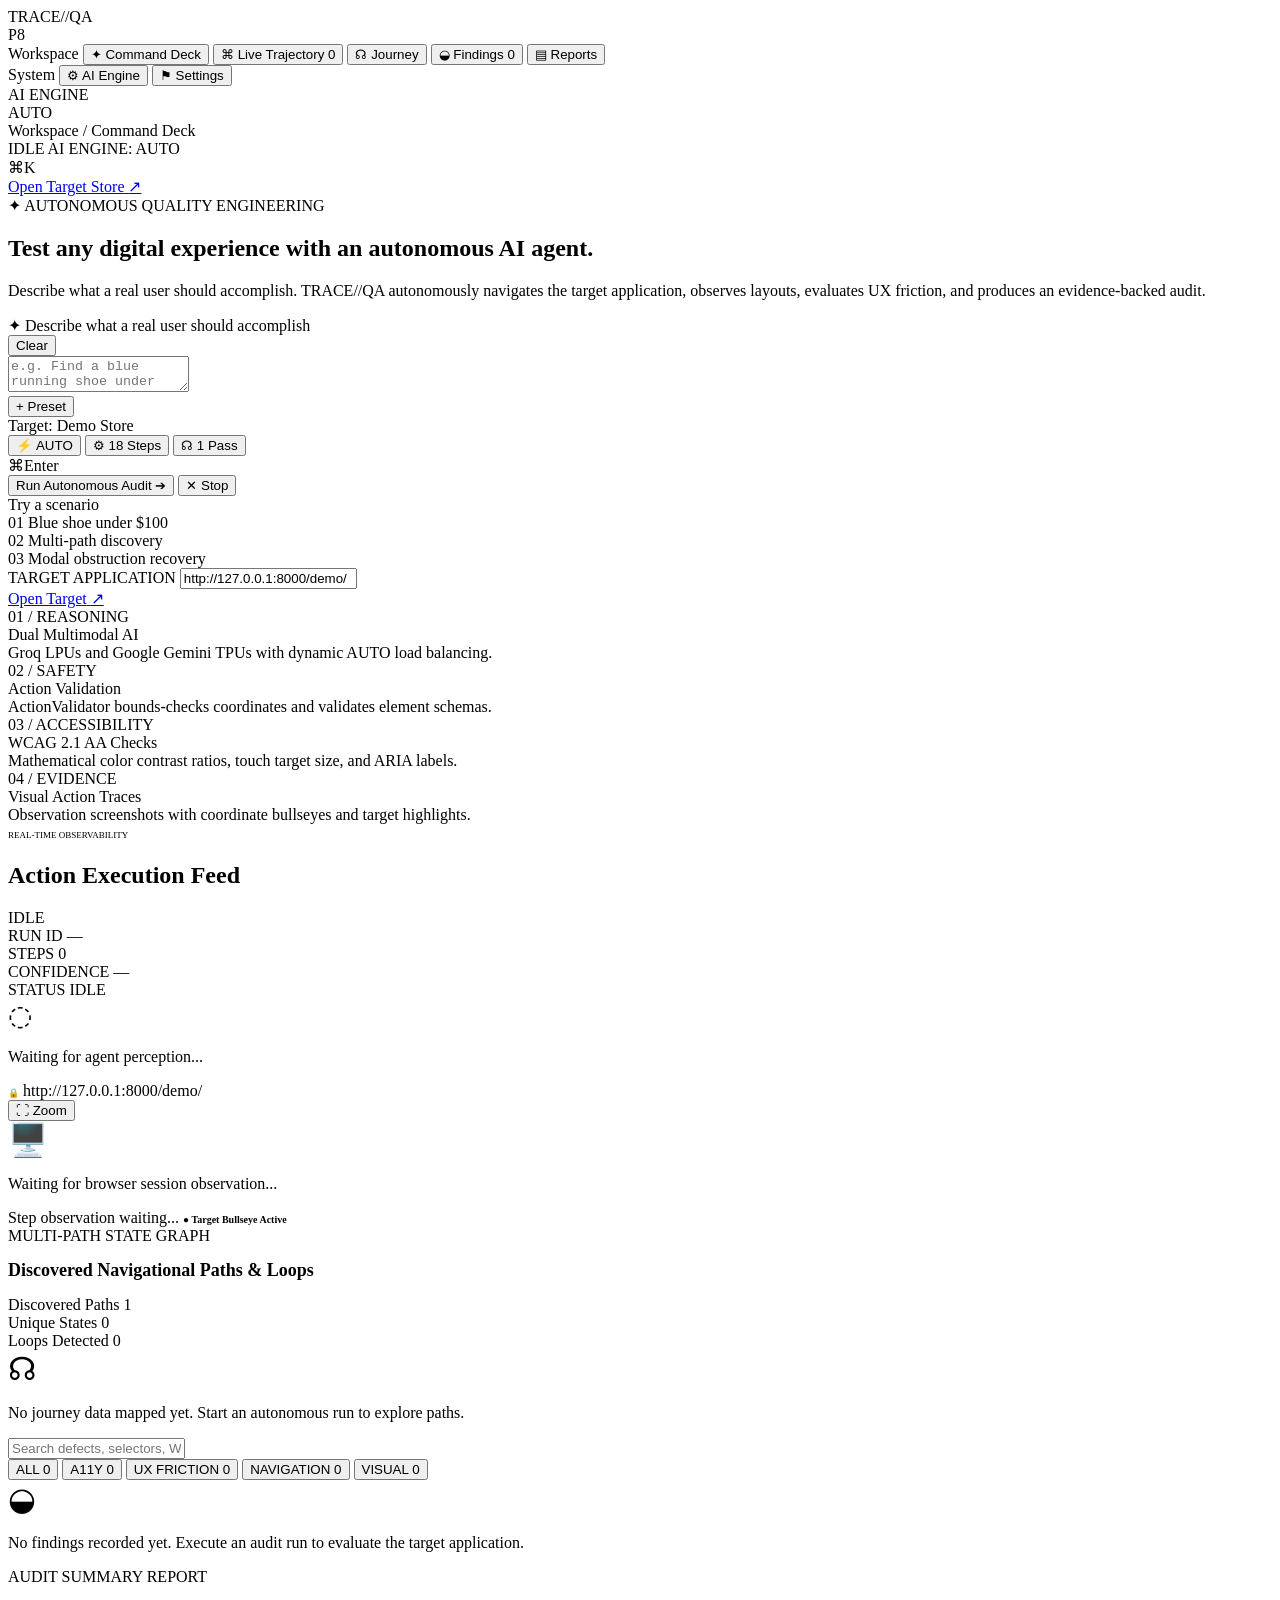
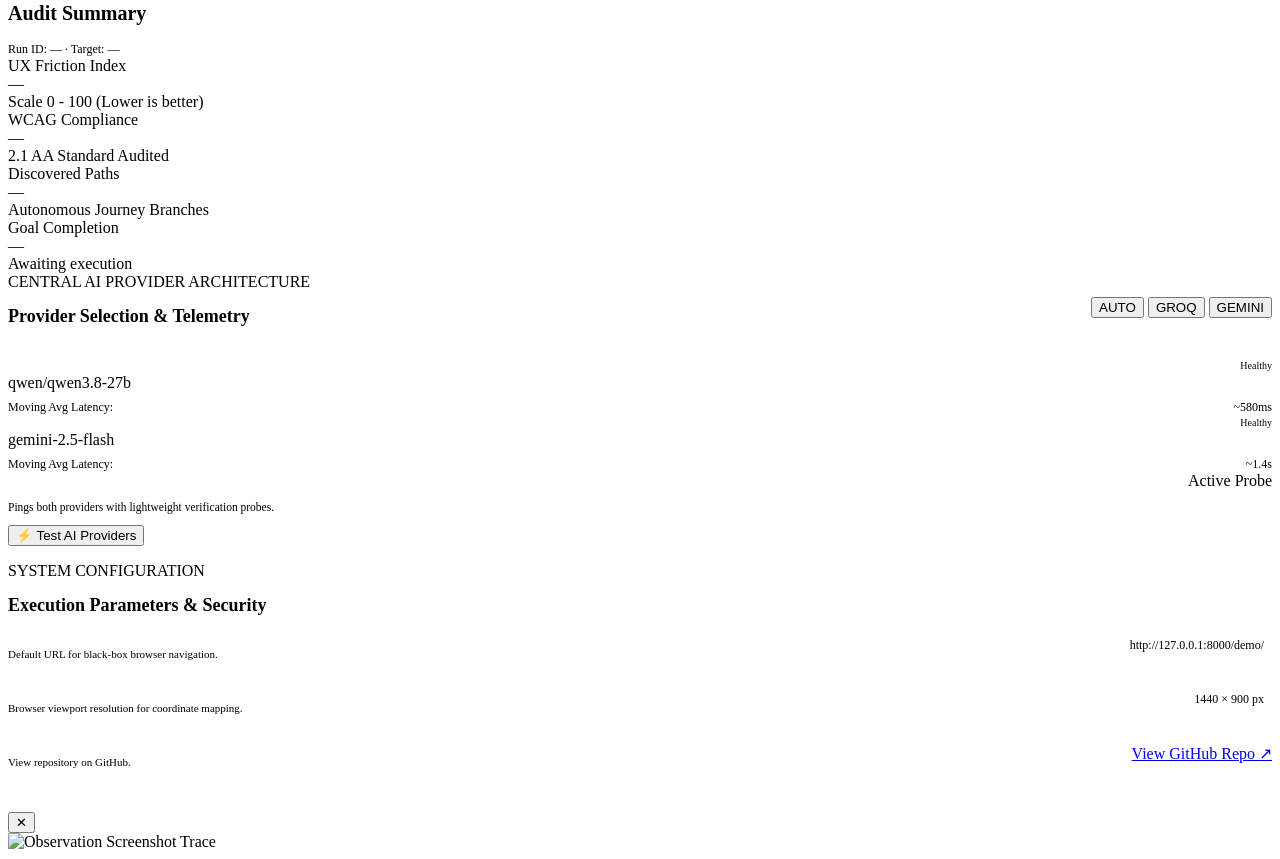
==== commit dd6d5fe8: "feat(ui): complete color system overhaul to graphite, deep navy, and indigo/violet palette" ====
--- a/frontend/index.html
+++ b/frontend/index.html
@@ -62,7 +62,7 @@
       <div class="sidebar-bottom">
         <div class="sidebar-engine-capsule" onclick="switchView('ai-engine')">
           <div class="engine-pill-group">
-            <span class="pulse-dot-lime"></span>
+            <span class="pulse-dot-indigo"></span>
             <span>AI ENGINE</span>
           </div>
           <span class="engine-mode-tag font-mono" id="sidebarModeTag">AUTO</span>
@@ -82,7 +82,7 @@
 
         <div class="topbar-actions">
           <span class="status-capsule" id="topbarRunBadge">
-            <span class="pulse-dot-lime" style="background:#71717a;box-shadow:none;"></span>
+            <span class="pulse-dot-indigo" style="background:#4D5563;box-shadow:none;"></span>
             <span id="topbarRunText">IDLE</span>
           </span>
           <span class="status-capsule font-mono" id="activeModeBadge">AI ENGINE: AUTO</span>
@@ -130,7 +130,7 @@
                   <span>Preset</span>
                 </button>
                 <div class="tool-pill" onclick="$('target').focus()" title="Target URL">
-                  <span class="pill-dot-green"></span>
+                  <span class="pill-dot-indigo"></span>
                   <span id="toolPillTarget">Target: Demo Store</span>
                 </div>
                 <button class="tool-pill active-mode" id="toolPillMode" onclick="cycleProviderMode()" title="Click to cycle AI Engine Mode">
@@ -152,7 +152,7 @@
                   <span class="kbd-key">⌘</span><span class="kbd-key">Enter</span>
                 </div>
                 <button id="runBtn" class="btn-command-run">
-                  <span class="btn-text">Run Audit</span>
+                  <span class="btn-text">Run Autonomous Audit</span>
                   <span>➔</span>
                 </button>
                 <button id="cancelBtn" class="btn-command-cancel" onclick="cancelActiveRun()">
@@ -182,7 +182,7 @@
           <!-- Connected Target Bar -->
           <div class="connected-target-bar">
             <div class="target-left-group">
-              <span class="pill-dot-green"></span>
+              <span class="pill-dot-indigo"></span>
               <span class="target-label-text">TARGET APPLICATION</span>
               <input id="target" class="target-url-input" value="http://127.0.0.1:8000/demo/" placeholder="https://your-app.com" oninput="updateTargetToolPill(this.value)" />
             </div>
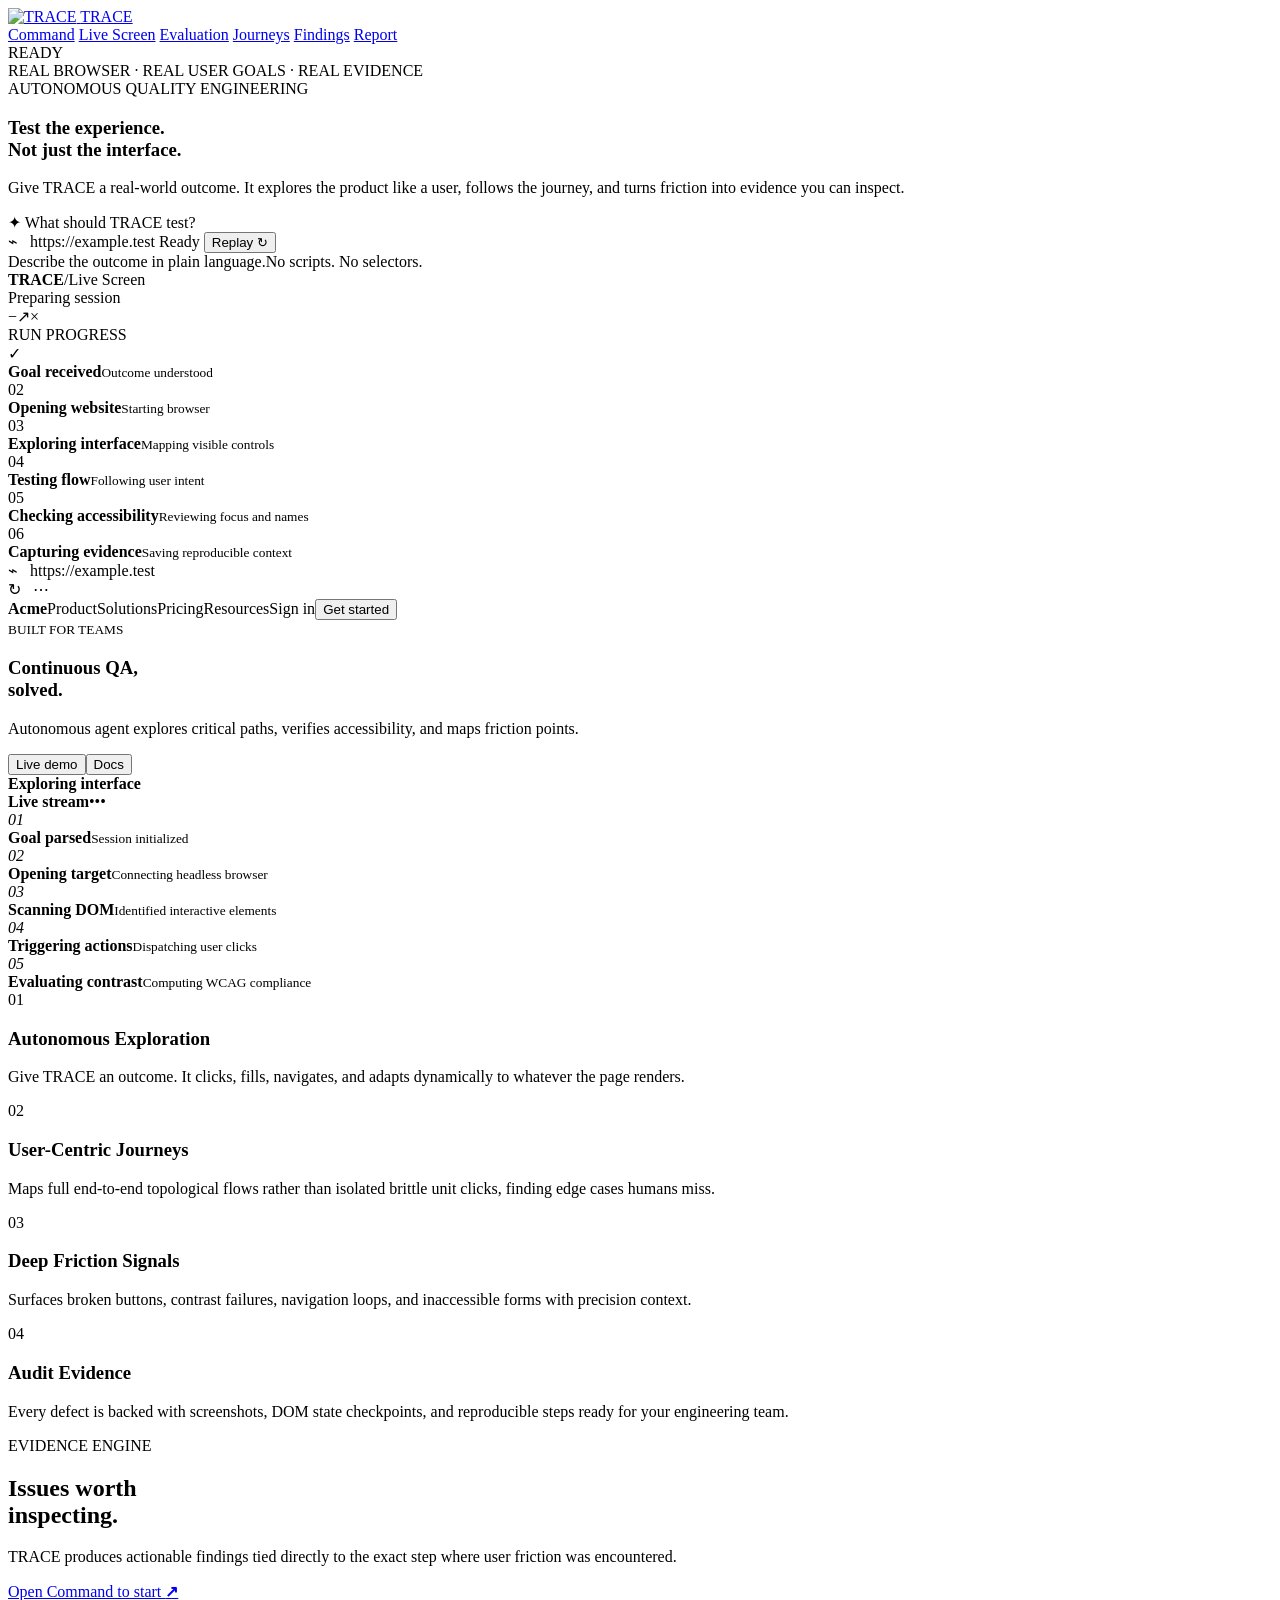
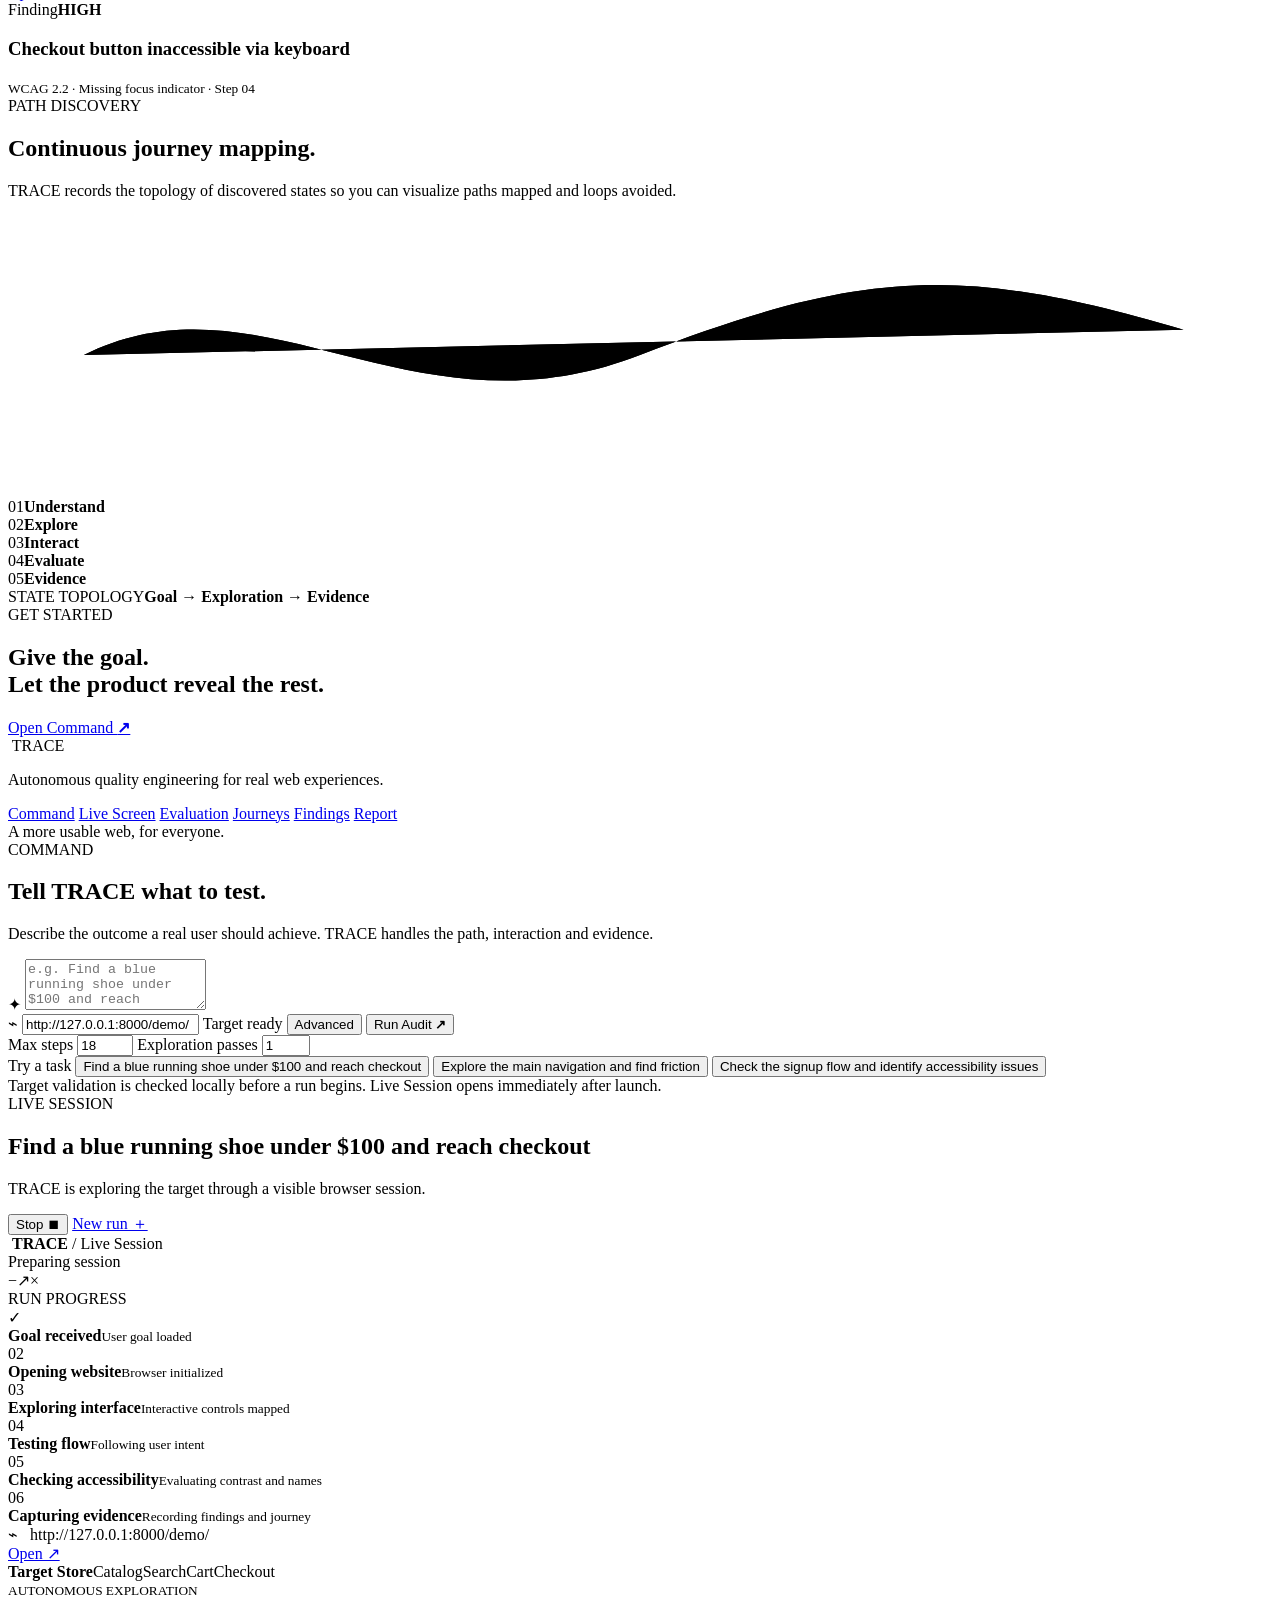
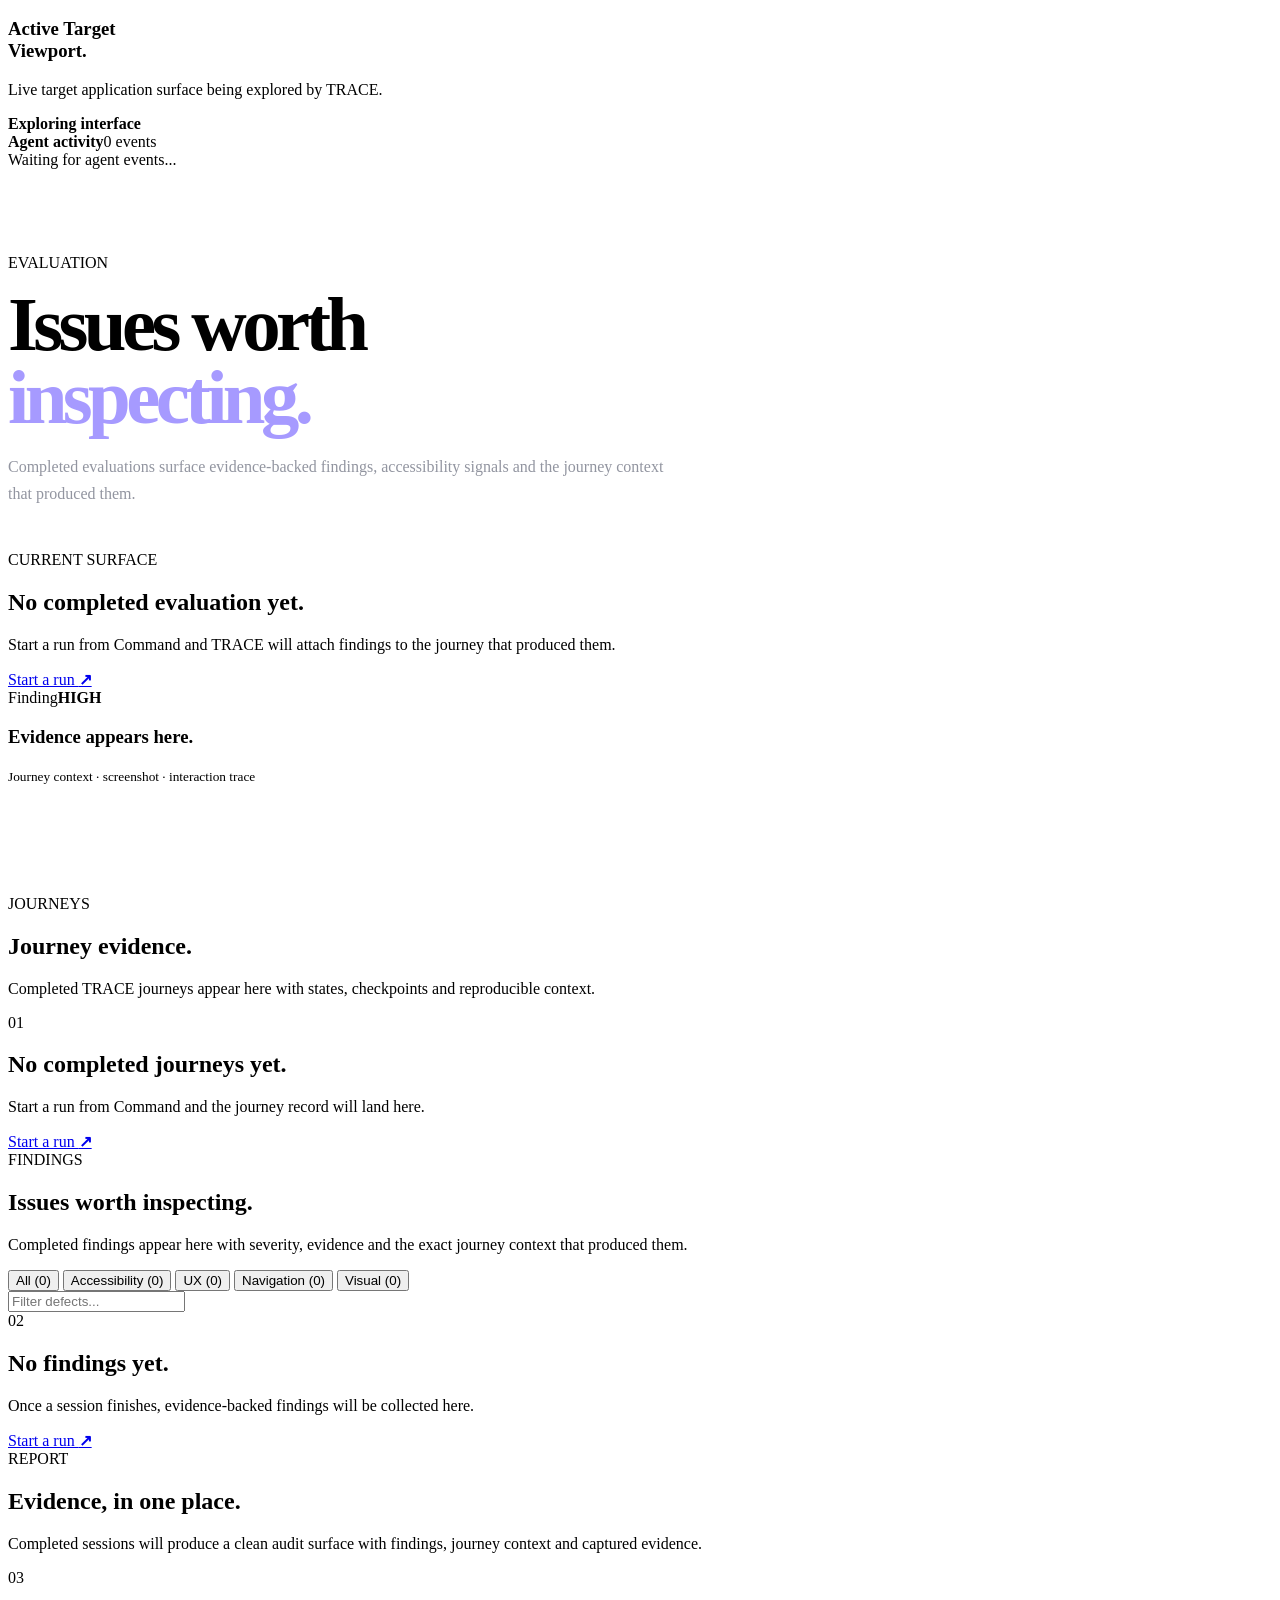
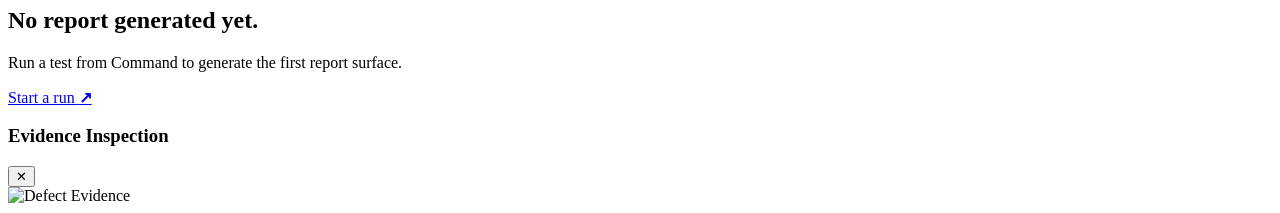
==== commit d65be328: "feat(frontend): make TRACE v4 authoritative, eliminate legacy routing, and archive old build" ====
--- a/frontend/index.html
+++ b/frontend/index.html
@@ -1,526 +1,527 @@
 <!doctype html>
 <html lang="en">
 <head>
-  <meta charset="UTF-8" />
-  <meta name="viewport" content="width=device-width, initial-scale=1.0" />
-  <title>TRACE//QA — Autonomous Black-Box UI/UX & Accessibility QA</title>
+  <meta charset="utf-8">
+  <meta name="viewport" content="width=device-width, initial-scale=1">
+  <meta name="theme-color" content="#08090c">
+  <title>TRACE — Autonomous Quality Engineering</title>
+  <meta name="description" content="Give TRACE a real-world outcome. It explores the product like a user, follows the journey, and turns friction into evidence you can inspect.">
   <link rel="preconnect" href="https://fonts.googleapis.com">
   <link rel="preconnect" href="https://fonts.gstatic.com" crossorigin>
-  <link href="https://fonts.googleapis.com/css2?family=Inter:wght@400;500;600;700;800;900&family=JetBrains+Mono:wght@400;500;600;700&display=swap" rel="stylesheet">
-  <link rel="stylesheet" href="/static/styles.css" />
+  <link href="https://fonts.googleapis.com/css2?family=Inter:ital,opsz,wght@0,14..32,400;0,14..32,500;0,14..32,600;0,14..32,700;0,14..32,800;1,14..32,400&family=JetBrains+Mono:wght@400;500;600;700&display=swap" rel="stylesheet">
+  <link rel="stylesheet" href="/static/styles.css">
 </head>
-<body>
-  <div class="app-shell">
-    <!-- Refined Left Sidebar Navigation -->
-    <aside class="sidebar" id="appSidebar">
-      <div class="brand">
-        <span class="brand-mark"></span>
-        <div class="brand-title">TRACE<span class="brand-slash">//</span>QA</div>
-        <span class="brand-tag">P8</span>
+<body data-page="home">
+
+  <!-- Custom pointer & noise overlay -->
+  <div class="trace-pointer" id="tracePointer" aria-hidden="true"><span></span></div>
+  <div class="page-noise" aria-hidden="true"></div>
+
+  <!-- ====================================================================
+       GLOBAL SITE HEADER (Authoritative across all routes)
+       ==================================================================== -->
+  <header class="site-header" id="siteHeader">
+    <a class="logo" href="/" data-route="/" aria-label="TRACE home">
+      <span class="logo-mark"><img src="/static/assets/trace-mark.png" alt="TRACE"></span>
+      <span>TRACE</span>
+    </a>
+    <nav class="desktop-nav" id="desktopNav" aria-label="Primary navigation">
+      <a href="/command" data-route="/command" id="nav-command">Command</a>
+      <a href="/live" data-route="/live" id="nav-live">Live Screen</a>
+      <a href="/evaluation" data-route="/evaluation" id="nav-evaluation">Evaluation</a>
+      <a href="/journeys" data-route="/journeys" id="nav-journeys">Journeys</a>
+      <a href="/findings" data-route="/findings" id="nav-findings">Findings</a>
+      <a href="/report" data-route="/report" id="nav-report">Report</a>
+    </nav>
+    <div class="header-status" id="headerStatus" data-state="idle">
+      <i></i><span id="headerStatusText">READY</span>
+    </div>
+  </header>
+
+  <!-- ====================================================================
+       SPA APP SHELL (Clean route views)
+       ==================================================================== -->
+  <main id="appShell">
+
+    <!-- ------------------------------------------------------------------
+         VIEW 0: HOMEPAGE (/)
+         ------------------------------------------------------------------ -->
+    <section class="view-section active" id="view-home" data-view="home">
+      <section class="hero-v4" id="top">
+        <div class="hero-grid-bg" aria-hidden="true"></div>
+        <div class="hero-glow glow-left" aria-hidden="true"></div>
+        <div class="hero-glow glow-right" aria-hidden="true"></div>
+        <div class="hero-shell">
+          <div class="hero-copy">
+            <div class="glass-tag reveal">REAL BROWSER · REAL USER GOALS · REAL EVIDENCE</div>
+            <div class="eyebrow reveal">AUTONOMOUS QUALITY ENGINEERING</div>
+            <h1 class="reveal">Test the experience.<br><span>Not just the interface.</span></h1>
+            <p class="hero-lead reveal">Give TRACE a real-world outcome. It explores the product like a user, follows the journey, and turns friction into evidence you can inspect.</p>
+
+            <div class="hero-prompt-wrap reveal">
+              <div class="demo-command hero-demo-command" id="demoCommand">
+                <div class="command-kicker"><span>✦</span> What should TRACE test?</div>
+                <div class="typed-line"><span id="demoTyped"></span><span class="caret" aria-hidden="true"></span></div>
+                <div class="command-foot">
+                  <span class="target-pill">⌁ &nbsp; https://example.test</span>
+                  <span class="demo-state" id="demoState"><i></i> Ready</span>
+                  <button class="replay-btn" id="replay" type="button">Replay ↻</button>
+                </div>
+              </div>
+              <div class="prompt-caption"><span>Describe the outcome in plain language.</span><span>No scripts. No selectors.</span></div>
+            </div>
+          </div>
+
+          <div class="hero-console-slot" id="live-screen">
+            <div class="console" id="console" aria-label="TRACE live session demonstration">
+              <div class="console-head">
+                <div class="console-brand"><span class="mini-t"><img src="/static/assets/trace-mark.png" alt=""></span><strong>TRACE</strong><span class="slash">/</span><span>Live Screen</span></div>
+                <div class="console-status"><i></i><span id="sessionStatus">Preparing session</span></div>
+                <div class="console-controls" aria-hidden="true"><span>−</span><span>↗</span><span>×</span></div>
+              </div>
+              <div class="console-body">
+                <aside class="journey-panel">
+                  <div class="panel-kicker">RUN PROGRESS</div>
+                  <div class="j-step reached"><span>✓</span><div><b>Goal received</b><small>Outcome understood</small></div></div>
+                  <div class="j-step"><span>02</span><div><b>Opening website</b><small>Starting browser</small></div></div>
+                  <div class="j-step"><span>03</span><div><b>Exploring interface</b><small>Mapping visible controls</small></div></div>
+                  <div class="j-step"><span>04</span><div><b>Testing flow</b><small>Following user intent</small></div></div>
+                  <div class="j-step"><span>05</span><div><b>Checking accessibility</b><small>Reviewing focus and names</small></div></div>
+                  <div class="j-step"><span>06</span><div><b>Capturing evidence</b><small>Saving reproducible context</small></div></div>
+                </aside>
+                <div class="browser-wrap">
+                  <div class="browser">
+                    <div class="browser-bar">
+                      <div class="dots"><i></i><i></i><i></i></div>
+                      <div class="address">⌁ &nbsp; https://example.test</div>
+                      <div class="browser-actions">↻ &nbsp; ⋯</div>
+                    </div>
+                    <div class="browser-page">
+                      <div class="mock-nav"><b>Acme</b><span>Product</span><span>Solutions</span><span>Pricing</span><span>Resources</span><span class="grow"></span><span>Sign in</span><button type="button">Get started</button></div>
+                      <div class="mock-main">
+                        <div class="mock-copy">
+                          <small>BUILT FOR TEAMS</small>
+                          <h3>Continuous QA,<br>solved.</h3>
+                          <p>Autonomous agent explores critical paths, verifies accessibility, and maps friction points.</p>
+                          <div class="mock-buttons"><button type="button">Live demo</button><button type="button">Docs</button></div>
+                        </div>
+                        <div class="mock-art"><span class="shape one"></span><span class="shape two"></span><span class="shape three"></span></div>
+                      </div>
+                      <div class="mock-cards"><span></span><span></span><span></span></div>
+                      <div class="cursor" id="cursor"><i></i><b id="cursorLabel">Exploring interface</b></div>
+                    </div>
+                  </div>
+                </div>
+                <aside class="activity-panel">
+                  <div class="panel-title"><b>Live stream</b><span>•••</span></div>
+                  <div class="activity-list">
+                    <div class="activity-item"><i>01</i><div><b>Goal parsed</b><small>Session initialized</small></div></div>
+                    <div class="activity-item"><i>02</i><div><b>Opening target</b><small>Connecting headless browser</small></div></div>
+                    <div class="activity-item"><i>03</i><div><b>Scanning DOM</b><small>Identified interactive elements</small></div></div>
+                    <div class="activity-item"><i>04</i><div><b>Triggering actions</b><small>Dispatching user clicks</small></div></div>
+                    <div class="activity-item"><i>05</i><div><b>Evaluating contrast</b><small>Computing WCAG compliance</small></div></div>
+                  </div>
+                </aside>
+              </div>
+            </div>
+            <div class="console-floor" aria-hidden="true"></div>
+          </div>
+        </div>
+      </section>
+
+      <!-- Capability Strip -->
+      <div class="cap-strip section-wide">
+        <div class="cap reveal-scroll"><span class="cap-number">01</span><h3>Autonomous Exploration</h3><p>Give TRACE an outcome. It clicks, fills, navigates, and adapts dynamically to whatever the page renders.</p></div>
+        <div class="cap reveal-scroll"><span class="cap-number">02</span><h3>User-Centric Journeys</h3><p>Maps full end-to-end topological flows rather than isolated brittle unit clicks, finding edge cases humans miss.</p></div>
+        <div class="cap reveal-scroll"><span class="cap-number">03</span><h3>Deep Friction Signals</h3><p>Surfaces broken buttons, contrast failures, navigation loops, and inaccessible forms with precision context.</p></div>
+        <div class="cap reveal-scroll"><span class="cap-number">04</span><h3>Audit Evidence</h3><p>Every defect is backed with screenshots, DOM state checkpoints, and reproducible steps ready for your engineering team.</p></div>
       </div>
 
-      <!-- Navigation Menu -->
-      <div class="nav-group">
-        <span class="nav-label">Workspace</span>
-        <button class="nav-item active" id="nav-command-deck" onclick="switchView('command-deck')">
-          <span class="nav-icon">✦</span>
-          <span>Command Deck</span>
-        </button>
-        <button class="nav-item" id="nav-trajectory" onclick="switchView('trajectory')">
-          <span class="nav-icon">⌘</span>
-          <span>Live Trajectory</span>
-          <span class="nav-badge" id="navStepBadge">0</span>
-        </button>
-        <button class="nav-item" id="nav-journey" onclick="switchView('journey')">
-          <span class="nav-icon">☊</span>
-          <span>Journey</span>
-        </button>
-        <button class="nav-item" id="nav-findings" onclick="switchView('findings')">
-          <span class="nav-icon">◒</span>
-          <span>Findings</span>
-          <span class="nav-badge" id="navFindingsBadge">0</span>
-        </button>
-        <button class="nav-item" id="nav-reports" onclick="switchView('reports')">
-          <span class="nav-icon">▤</span>
-          <span>Reports</span>
-        </button>
+      <!-- Evidence Section -->
+      <section class="evidence-section section-wide">
+        <div class="evidence-shell reveal-scroll">
+          <div class="evidence-copy">
+            <div class="eyebrow">EVIDENCE ENGINE</div>
+            <h2>Issues worth<br><span>inspecting.</span></h2>
+            <p>TRACE produces actionable findings tied directly to the exact step where user friction was encountered.</p>
+            <a class="text-link" href="/command" data-route="/command">Open Command to start <b>↗</b></a>
+          </div>
+          <div class="evidence-stage">
+            <div class="evidence-back"></div>
+            <div class="evidence-card-front">
+              <div class="finding-top"><span>Finding</span><b>HIGH</b></div>
+              <h3>Checkout button inaccessible via keyboard</h3>
+              <div class="evidence-bars"><i></i><i></i><i></i><i></i></div>
+              <small>WCAG 2.2 · Missing focus indicator · Step 04</small>
+            </div>
+          </div>
+        </div>
+      </section>
+
+      <!-- Motion Section -->
+      <section class="trace-motion-section section-wide">
+        <div class="motion-header reveal-scroll">
+          <div>
+            <div class="eyebrow">PATH DISCOVERY</div>
+            <h2>Continuous journey mapping.</h2>
+          </div>
+          <p>TRACE records the topology of discovered states so you can visualize paths mapped and loops avoided.</p>
+        </div>
+        <div class="journey-visual reveal-scroll" id="journeyVisual">
+          <div class="journey-grid"></div>
+          <svg class="journey-line" viewBox="0 0 1000 220" preserveAspectRatio="none">
+            <path class="journey-path-base" d="M 60 110 C 200 40, 320 180, 500 110 S 760 40, 930 90" />
+            <path class="journey-path-active" d="M 60 110 C 200 40, 320 180, 500 110 S 760 40, 930 90" />
+          </svg>
+          <div class="journey-node node-1"><span>01</span><b>Understand</b></div>
+          <div class="journey-node node-2"><span>02</span><b>Explore</b></div>
+          <div class="journey-node node-3"><span>03</span><b>Interact</b></div>
+          <div class="journey-node node-4"><span>04</span><b>Evaluate</b></div>
+          <div class="journey-node node-5"><span>05</span><b>Evidence</b></div>
+          <div class="journey-cursor"></div>
+          <div class="journey-caption"><span>STATE TOPOLOGY</span><b>Goal → Exploration → Evidence</b></div>
+        </div>
+      </section>
+
+      <!-- CTA Section -->
+      <section class="cta-section section-wide">
+        <div class="cta-card reveal-scroll">
+          <div>
+            <div class="eyebrow">GET STARTED</div>
+            <h2>Give the goal.<br>Let the product reveal <span>the rest.</span></h2>
+          </div>
+          <a class="btn primary" href="/command" data-route="/command">Open Command <b>↗</b></a>
+        </div>
+      </section>
+
+      <!-- Footer -->
+      <footer class="footer section-wide">
+        <div class="footer-brand">
+          <div class="logo">
+            <span class="logo-mark"><img src="/static/assets/trace-mark.png" alt=""></span>
+            <span>TRACE</span>
+          </div>
+          <p>Autonomous quality engineering for real web experiences.</p>
+        </div>
+        <nav aria-label="Footer navigation">
+          <a href="/command" data-route="/command">Command</a>
+          <a href="/live" data-route="/live">Live Screen</a>
+          <a href="/evaluation" data-route="/evaluation">Evaluation</a>
+          <a href="/journeys" data-route="/journeys">Journeys</a>
+          <a href="/findings" data-route="/findings">Findings</a>
+          <a href="/report" data-route="/report">Report</a>
+        </nav>
+        <div class="footer-tag">A more usable web, for everyone.</div>
+      </footer>
+    </section>
+
+    <!-- ------------------------------------------------------------------
+         VIEW 1: COMMAND (/command)
+         ------------------------------------------------------------------ -->
+    <section class="view-section" id="view-command" data-view="command">
+      <main class="command-main">
+        <div class="command-wrap">
+          <div class="eyebrow">COMMAND</div>
+          <h1>Tell TRACE what to test.</h1>
+          <p>Describe the outcome a real user should achieve. TRACE handles the path, interaction and evidence.</p>
+          <div class="command-box">
+            <label class="command-goal">
+              <span>✦</span>
+              <textarea id="goal" rows="3" placeholder="e.g. Find a blue running shoe under $100 and reach checkout"></textarea>
+            </label>
+            <div class="command-controls">
+              <label class="url-control">
+                <span>⌁</span>
+                <input id="targetUrl" value="http://127.0.0.1:8000/demo/" aria-label="Target URL" spellcheck="false">
+              </label>
+              <span class="command-reach" id="commandReach"><i></i> Target ready</span>
+              <button class="advanced-btn" id="advancedBtn" type="button">Advanced</button>
+              <button class="btn primary" id="runAudit" type="button">Run Audit <b>↗</b></button>
+            </div>
+            <div class="advanced" id="advanced">
+              <label>Max steps <input id="maxSteps" type="number" value="18" min="5" max="100"></label>
+              <label>Exploration passes <input id="passes" type="number" value="1" min="1" max="10"></label>
+            </div>
+            <div class="error" id="error" role="alert"></div>
+          </div>
+          <div class="try">
+            <span>Try a task</span>
+            <button type="button" data-task="Find a blue running shoe under $100 and reach checkout">Find a blue running shoe under $100 and reach checkout</button>
+            <button type="button" data-task="Explore the main navigation and find friction">Explore the main navigation and find friction</button>
+            <button type="button" data-task="Check the signup flow and identify accessibility issues">Check the signup flow and identify accessibility issues</button>
+          </div>
+          <div class="command-footnote">
+            <span>Target validation is checked locally before a run begins.</span>
+            <span>Live Session opens immediately after launch.</span>
+          </div>
+        </div>
+      </main>
+    </section>
+
+    <!-- ------------------------------------------------------------------
+         VIEW 2: LIVE SCREEN (/live)
+         ------------------------------------------------------------------ -->
+    <section class="view-section" id="view-live" data-view="live">
+      <main class="live-main">
+        <div class="live-head">
+          <div>
+            <div class="eyebrow">LIVE SESSION</div>
+            <h1 id="liveGoal">Find a blue running shoe under $100 and reach checkout</h1>
+            <p id="liveSubline">TRACE is exploring the target through a visible browser session.</p>
+          </div>
+          <div class="live-head-actions">
+            <button class="btn ghost" id="btnStopRun" type="button">Stop ⏹</button>
+            <a class="btn ghost" href="/command" data-route="/command">New run ＋</a>
+          </div>
+        </div>
+        <div class="console live-console">
+          <div class="console-head">
+            <div class="console-brand">
+              <span class="mini-t" aria-hidden="true"><img src="/static/assets/trace-mark.png" alt=""></span>
+              <strong>TRACE</strong>
+              <span class="slash">/</span>
+              <span>Live Session</span>
+            </div>
+            <div class="console-status"><i></i><span id="liveStatus">Preparing session</span></div>
+            <div class="console-controls" aria-hidden="true"><span>−</span><span>↗</span><span>×</span></div>
+          </div>
+          <div class="console-body">
+            <aside class="journey-panel">
+              <div class="panel-kicker">RUN PROGRESS</div>
+              <div class="j-step reached" id="liveStep1"><span>✓</span><div><b>Goal received</b><small id="journeyGoal">User goal loaded</small></div></div>
+              <div class="j-step" id="liveStep2"><span>02</span><div><b>Opening website</b><small id="liveStep2Sub">Browser initialized</small></div></div>
+              <div class="j-step" id="liveStep3"><span>03</span><div><b>Exploring interface</b><small id="liveStep3Sub">Interactive controls mapped</small></div></div>
+              <div class="j-step" id="liveStep4"><span>04</span><div><b>Testing flow</b><small id="liveStep4Sub">Following user intent</small></div></div>
+              <div class="j-step" id="liveStep5"><span>05</span><div><b>Checking accessibility</b><small id="liveStep5Sub">Evaluating contrast and names</small></div></div>
+              <div class="j-step" id="liveStep6"><span>06</span><div><b>Capturing evidence</b><small id="liveStep6Sub">Recording findings and journey</small></div></div>
+            </aside>
+            <div class="browser-wrap">
+              <div class="browser live-browser">
+                <div class="browser-bar">
+                  <div class="dots"><i></i><i></i><i></i></div>
+                  <div class="address" id="liveBrowserAddress">⌁ &nbsp; http://127.0.0.1:8000/demo/</div>
+                  <div class="browser-actions">
+                    <a class="browser-open-link" id="liveBrowserOpenLink" href="/demo/" target="_blank" title="Open target website">Open ↗</a>
+                  </div>
+                </div>
+                <div class="browser-page" id="liveBrowserPage">
+                  <img id="liveScreenshotImg" class="live-screenshot-img" style="display:none;" alt="Live Viewport">
+                  <div id="liveBrowserMock" style="width:100%;height:100%;">
+                    <div class="mock-nav"><b>Target Store</b><span>Catalog</span><span>Search</span><span>Cart</span><span class="grow"></span><span>Checkout</span></div>
+                    <div class="mock-main">
+                      <div class="mock-copy">
+                        <small>AUTONOMOUS EXPLORATION</small>
+                        <h3 id="mockTitle">Active Target<br>Viewport.</h3>
+                        <p id="mockDesc">Live target application surface being explored by TRACE.</p>
+                      </div>
+                      <div class="mock-art"><span class="shape one"></span><span class="shape two"></span><span class="shape three"></span></div>
+                    </div>
+                    <div class="mock-cards"><span></span><span></span><span></span></div>
+                    <div class="cursor live-cursor" id="liveCursor"><i></i><b id="liveCursorLabel">Exploring interface</b></div>
+                  </div>
+                </div>
+              </div>
+            </div>
+            <aside class="activity-panel">
+              <div class="panel-title"><b>Agent activity</b><span id="liveEventCount">0 events</span></div>
+              <div class="activity-list" id="liveActivityList">
+                <div class="activity-empty-state">Waiting for agent events...</div>
+              </div>
+            </aside>
+          </div>
+          <div class="evidence-toast" id="liveEvidenceToast" style="display:none;">
+            <span>✓</span>
+            <div><b>Evidence captured</b><small id="evidenceToastMsg">Finding recorded with context</small></div>
+          </div>
+        </div>
+      </main>
+    </section>
+
+    <!-- ------------------------------------------------------------------
+         VIEW 3: EVALUATION (/evaluation)
+         ------------------------------------------------------------------ -->
+    <section class="view-section" id="view-evaluation" data-view="evaluation">
+      <main class="section-wide" style="padding: 85px 0 110px;">
+        <div class="eyebrow">EVALUATION</div>
+        <h1 style="font-size:clamp(52px,6vw,78px);line-height:.96;letter-spacing:-.06em;margin:16px 0 18px">Issues worth<br><span style="color:#a69aff">inspecting.</span></h1>
+        <p style="max-width:680px;color:#9295a0;font-size:16px;line-height:1.7">Completed evaluations surface evidence-backed findings, accessibility signals and the journey context that produced them.</p>
+
+        <!-- Empty state -->
+        <div class="evidence-shell" id="evaluationEmptyState" style="margin-top:44px">
+          <div class="evidence-copy">
+            <div class="eyebrow">CURRENT SURFACE</div>
+            <h2>No completed evaluation yet.</h2>
+            <p>Start a run from Command and TRACE will attach findings to the journey that produced them.</p>
+            <a class="btn primary" href="/command" data-route="/command" style="margin-top:20px">Start a run <b>↗</b></a>
+          </div>
+          <div class="evidence-stage">
+            <div class="evidence-back"></div>
+            <div class="evidence-card-front">
+              <div class="finding-top"><span>Finding</span><b>HIGH</b></div>
+              <h3>Evidence appears here.</h3>
+              <div class="evidence-bars"><i></i><i></i><i></i><i></i></div>
+              <small>Journey context · screenshot · interaction trace</small>
+            </div>
+          </div>
+        </div>
+
+        <!-- Active state -->
+        <div id="evaluationActiveState" style="display:none;margin-top:36px;">
+          <div class="findings-grid" id="evaluationFindingsGrid"></div>
+        </div>
+      </main>
+    </section>
+
+    <!-- ------------------------------------------------------------------
+         VIEW 4: JOURNEYS (/journeys)
+         ------------------------------------------------------------------ -->
+    <section class="view-section" id="view-journeys" data-view="journeys">
+      <main class="simple-main">
+        <div class="eyebrow">JOURNEYS</div>
+        <h1>Journey evidence.</h1>
+        <p>Completed TRACE journeys appear here with states, checkpoints and reproducible context.</p>
+
+        <!-- Empty state -->
+        <div class="empty-surface" id="journeysEmptyState">
+          <span class="surface-mark">01</span>
+          <div>
+            <h2>No completed journeys yet.</h2>
+            <p>Start a run from Command and the journey record will land here.</p>
+          </div>
+          <a class="btn primary" href="/command" data-route="/command">Start a run <b>↗</b></a>
+        </div>
+
+        <!-- Active state -->
+        <div id="journeysActiveState" style="display:none;">
+          <div class="journey-metrics">
+            <div class="journey-metric-card">
+              <div class="val violet" id="jUniqueStates">0</div>
+              <div class="lbl">Unique States Discovered</div>
+            </div>
+            <div class="journey-metric-card">
+              <div class="val green" id="jPathsMapped">0</div>
+              <div class="lbl">Paths Mapped</div>
+            </div>
+            <div class="journey-metric-card">
+              <div class="val amber" id="jLoopsAvoided">0</div>
+              <div class="lbl">Loops Avoided</div>
+            </div>
+          </div>
+          <div class="journey-dag-canvas" id="journeysDagContainer"></div>
+        </div>
+      </main>
+    </section>
+
+    <!-- ------------------------------------------------------------------
+         VIEW 5: FINDINGS (/findings)
+         ------------------------------------------------------------------ -->
+    <section class="view-section" id="view-findings" data-view="findings">
+      <main class="simple-main">
+        <div class="eyebrow">FINDINGS</div>
+        <h1>Issues worth inspecting.</h1>
+        <p>Completed findings appear here with severity, evidence and the exact journey context that produced them.</p>
+
+        <div class="findings-toolbar">
+          <div class="filter-tabs">
+            <button class="filter-tab active" data-filter="all" type="button">All (<span id="findingsCountAll">0</span>)</button>
+            <button class="filter-tab" data-filter="accessibility" type="button">Accessibility (<span id="findingsCountA11y">0</span>)</button>
+            <button class="filter-tab" data-filter="ux" type="button">UX (<span id="findingsCountUx">0</span>)</button>
+            <button class="filter-tab" data-filter="navigation" type="button">Navigation (<span id="findingsCountNav">0</span>)</button>
+            <button class="filter-tab" data-filter="visual" type="button">Visual (<span id="findingsCountVisual">0</span>)</button>
+          </div>
+          <input id="findingsSearch" class="search-input" type="text" placeholder="Filter defects..." aria-label="Search findings">
+        </div>
+
+        <!-- Empty state -->
+        <div class="empty-surface" id="findingsEmptyState">
+          <span class="surface-mark">02</span>
+          <div>
+            <h2>No findings yet.</h2>
+            <p>Once a session finishes, evidence-backed findings will be collected here.</p>
+          </div>
+          <a class="btn primary" href="/command" data-route="/command">Start a run <b>↗</b></a>
+        </div>
+
+        <!-- Active list -->
+        <div class="findings-grid" id="findingsActiveList" style="display:none;"></div>
+      </main>
+    </section>
+
+    <!-- ------------------------------------------------------------------
+         VIEW 6: REPORT (/report)
+         ------------------------------------------------------------------ -->
+    <section class="view-section" id="view-report" data-view="report">
+      <main class="simple-main">
+        <div class="eyebrow">REPORT</div>
+        <h1>Evidence, in one place.</h1>
+        <p>Completed sessions will produce a clean audit surface with findings, journey context and captured evidence.</p>
+
+        <!-- Empty state -->
+        <div class="empty-surface" id="reportEmptyState">
+          <span class="surface-mark">03</span>
+          <div>
+            <h2>No report generated yet.</h2>
+            <p>Run a test from Command to generate the first report surface.</p>
+          </div>
+          <a class="btn primary" href="/command" data-route="/command">Start a run <b>↗</b></a>
+        </div>
+
+        <!-- Active report -->
+        <div id="reportActiveState" style="display:none;">
+          <div class="report-summary-card">
+            <span class="report-run-badge">Audit Complete</span>
+            <h2 class="report-goal-title" id="reportGoalHeading">—</h2>
+            <p class="report-meta-line" id="reportMetaText">Run ID: — · Target: http://127.0.0.1:8000/demo/</p>
+            <div class="report-actions">
+              <a id="btnExportHtml" class="btn primary" target="_blank">Open HTML Report ↗</a>
+              <a id="btnExportJson" class="btn ghost" download>Export JSON ↓</a>
+            </div>
+          </div>
+
+          <div class="report-metrics-grid">
+            <div class="report-metric-box">
+              <div class="val" id="metricFriction" style="color:var(--violet)">—</div>
+              <div class="lbl">Friction Index</div>
+            </div>
+            <div class="report-metric-box">
+              <div class="val" id="metricWcag">—</div>
+              <div class="lbl">WCAG 2.2 Grade</div>
+            </div>
+            <div class="report-metric-box">
+              <div class="val" id="metricPaths">—</div>
+              <div class="lbl">Paths Mapped</div>
+            </div>
+            <div class="report-metric-box">
+              <div class="val" id="metricSteps">—</div>
+              <div class="lbl">Total Steps</div>
+            </div>
+          </div>
+
+          <div id="reportEditorialContent"></div>
+        </div>
+      </main>
+    </section>
+
+  </main>
+
+  <!-- Evidence Inspection Modal -->
+  <div class="modal-backdrop" id="evidenceModal" aria-hidden="true">
+    <div class="modal-window">
+      <div class="modal-head">
+        <h3 id="modalEvidenceTitle">Evidence Inspection</h3>
+        <button class="modal-close-btn" id="modalCloseBtn" type="button" aria-label="Close modal">✕</button>
       </div>
-
-      <div class="nav-group">
-        <span class="nav-label">System</span>
-        <button class="nav-item" id="nav-ai-engine" onclick="switchView('ai-engine')">
-          <span class="nav-icon">⚙</span>
-          <span>AI Engine</span>
-        </button>
-        <button class="nav-item" id="nav-settings" onclick="switchView('settings')">
-          <span class="nav-icon">⚑</span>
-          <span>Settings</span>
-        </button>
+      <div class="modal-img-wrap" id="modalImgWrap">
+        <img id="modalEvidenceImg" src="" alt="Defect Evidence">
       </div>
-
-      <!-- Sidebar Footer Engine Capsule -->
-      <div class="sidebar-bottom">
-        <div class="sidebar-engine-capsule" onclick="switchView('ai-engine')">
-          <div class="engine-pill-group">
-            <span class="pulse-dot-indigo"></span>
-            <span>AI ENGINE</span>
-          </div>
-          <span class="engine-mode-tag font-mono" id="sidebarModeTag">AUTO</span>
-        </div>
-      </div>
-    </aside>
-
-    <!-- Main Content Area -->
-    <main class="main-content">
-      <!-- Top Bar -->
-      <header class="topbar">
-        <div class="topbar-breadcrumb">
-          <span>Workspace</span>
-          <span class="topbar-divider">/</span>
-          <span class="topbar-current-view" id="topbarViewTitle">Command Deck</span>
-        </div>
-
-        <div class="topbar-actions">
-          <span class="status-capsule" id="topbarRunBadge">
-            <span class="pulse-dot-indigo" style="background:#4D5563;box-shadow:none;"></span>
-            <span id="topbarRunText">IDLE</span>
-          </span>
-          <span class="status-capsule font-mono" id="activeModeBadge">AI ENGINE: AUTO</span>
-          <div class="kbd-shortcut-pill" title="Press / to focus">
-            <span class="kbd-key">⌘</span><span class="kbd-key">K</span>
-          </div>
-          <a class="btn-open-target-link" href="/demo/" target="_blank">
-            <span>Open Target Store</span>
-            <span>↗</span>
-          </a>
-        </div>
-      </header>
-
-      <!-- VIEW 1: COMMAND DECK (Hero Command Center) -->
-      <section class="view-container active" id="view-command-deck">
-        <div class="command-deck-container">
-          <div class="hero-meta-eyebrow">
-            <span>✦</span>
-            <span>AUTONOMOUS QUALITY ENGINEERING</span>
-          </div>
-          <h1 class="hero-big-title">Test any digital experience with an autonomous AI agent.</h1>
-          <p class="hero-sub-copy">
-            Describe what a real user should accomplish. TRACE//QA autonomously navigates the target application, observes layouts, evaluates UX friction, and produces an evidence-backed audit.
-          </p>
-
-          <!-- THE FLAGSHIP FLOATING COMMAND / SEARCH BOX -->
-          <div class="floating-command-box">
-            <div class="command-input-surface">
-              <div class="command-prompt-lead">
-                <div class="prompt-icon-text">
-                  <span class="sparkle-icon">✦</span>
-                  <span>Describe what a real user should accomplish</span>
-                </div>
-                <button class="btn-quiet-clear" onclick="clearGoalInput()">Clear</button>
-              </div>
-
-              <textarea id="goal" class="command-textarea" rows="2" placeholder="e.g. Find a blue running shoe under $100 and reach checkout..."></textarea>
-            </div>
-
-            <!-- Integrated Bottom Tool Row -->
-            <div class="command-tool-row">
-              <div class="tool-pills-cluster">
-                <button class="tool-pill" onclick="applyPreset(1)" title="Quick Scenario 1">
-                  <span class="tool-pill-icon">+</span>
-                  <span>Preset</span>
-                </button>
-                <div class="tool-pill" onclick="$('target').focus()" title="Target URL">
-                  <span class="pill-dot-indigo"></span>
-                  <span id="toolPillTarget">Target: Demo Store</span>
-                </div>
-                <button class="tool-pill active-mode" id="toolPillMode" onclick="cycleProviderMode()" title="Click to cycle AI Engine Mode">
-                  <span class="tool-pill-icon">⚡</span>
-                  <span id="toolPillModeText">AUTO</span>
-                </button>
-                <button class="tool-pill" onclick="cycleSteps()" title="Click to toggle max steps">
-                  <span class="tool-pill-icon">⚙</span>
-                  <span id="toolPillStepsText">18 Steps</span>
-                </button>
-                <button class="tool-pill" onclick="cyclePasses()" title="Click to toggle passes">
-                  <span class="tool-pill-icon">☊</span>
-                  <span id="toolPillPassesText">1 Pass</span>
-                </button>
-              </div>
-
-              <div class="command-action-cluster">
-                <div class="kbd-shortcut-pill" style="background:transparent;border:0;">
-                  <span class="kbd-key">⌘</span><span class="kbd-key">Enter</span>
-                </div>
-                <button id="runBtn" class="btn-command-run">
-                  <span class="btn-text">Run Autonomous Audit</span>
-                  <span>➔</span>
-                </button>
-                <button id="cancelBtn" class="btn-command-cancel" onclick="cancelActiveRun()">
-                  <span>✕ Stop</span>
-                </button>
-              </div>
-            </div>
-          </div>
-
-          <!-- Minimalist Scenario Examples Strip (Beneath Command Box) -->
-          <div class="scenario-strip">
-            <span class="scenario-strip-label">Try a scenario</span>
-            <div class="scenario-pill-item" onclick="applyPreset(1)">
-              <span class="scenario-pill-num">01</span>
-              <span>Blue shoe under $100</span>
-            </div>
-            <div class="scenario-pill-item" onclick="applyPreset(2)">
-              <span class="scenario-pill-num">02</span>
-              <span>Multi-path discovery</span>
-            </div>
-            <div class="scenario-pill-item" onclick="applyPreset(3)">
-              <span class="scenario-pill-num">03</span>
-              <span>Modal obstruction recovery</span>
-            </div>
-          </div>
-
-          <!-- Connected Target Bar -->
-          <div class="connected-target-bar">
-            <div class="target-left-group">
-              <span class="pill-dot-indigo"></span>
-              <span class="target-label-text">TARGET APPLICATION</span>
-              <input id="target" class="target-url-input" value="http://127.0.0.1:8000/demo/" placeholder="https://your-app.com" oninput="updateTargetToolPill(this.value)" />
-            </div>
-            <a class="target-open-btn" href="/demo/" target="_blank">
-              <span>Open Target</span>
-              <span>↗</span>
-            </a>
-          </div>
-
-          <!-- Hidden Sync Inputs for Parameters -->
-          <input id="maxSteps" type="hidden" value="18" />
-          <input id="passes" type="hidden" value="1" />
-          <div id="runError" class="status-capsule failed" style="display:none;margin-bottom:16px;"></div>
-
-          <!-- Perception Pillars Grid -->
-          <div class="pillars-row-grid">
-            <div class="pillar-item-box">
-              <span class="pillar-label-num">01 / REASONING</span>
-              <div class="pillar-name">Dual Multimodal AI</div>
-              <div class="pillar-summary">Groq LPUs and Google Gemini TPUs with dynamic AUTO load balancing.</div>
-            </div>
-            <div class="pillar-item-box">
-              <span class="pillar-label-num">02 / SAFETY</span>
-              <div class="pillar-name">Action Validation</div>
-              <div class="pillar-summary">ActionValidator bounds-checks coordinates and validates element schemas.</div>
-            </div>
-            <div class="pillar-item-box">
-              <span class="pillar-label-num">03 / ACCESSIBILITY</span>
-              <div class="pillar-name">WCAG 2.1 AA Checks</div>
-              <div class="pillar-summary">Mathematical color contrast ratios, touch target size, and ARIA labels.</div>
-            </div>
-            <div class="pillar-item-box">
-              <span class="pillar-label-num">04 / EVIDENCE</span>
-              <div class="pillar-name">Visual Action Traces</div>
-              <div class="pillar-summary">Observation screenshots with coordinate bullseyes and target highlights.</div>
-            </div>
-          </div>
-        </div>
-      </section>
-
-      <!-- VIEW 2: LIVE TRAJECTORY & OBSERVABILITY CONSOLE -->
-      <section class="view-container" id="view-trajectory">
-        <div class="observability-grid">
-          <!-- Action Timeline -->
-          <div class="timeline-card-shell">
-            <div class="timeline-topbar">
-              <div>
-                <span class="hero-meta-eyebrow" style="font-size:9px;margin-bottom:2px;">REAL-TIME OBSERVABILITY</span>
-                <h2 class="timeline-title">Action Execution Feed</h2>
-              </div>
-              <span id="runStatus" class="status-capsule">IDLE</span>
-            </div>
-
-            <!-- Run Telemetry Strip -->
-            <div class="timeline-meta-strip">
-              <div class="meta-item-box">
-                <span class="meta-label">RUN ID</span>
-                <span class="meta-content-val font-mono" id="runId">—</span>
-              </div>
-              <div class="meta-item-box">
-                <span class="meta-label">STEPS</span>
-                <span class="meta-content-val font-mono" id="stepMeta">0</span>
-              </div>
-              <div class="meta-item-box">
-                <span class="meta-label">CONFIDENCE</span>
-                <span class="meta-content-val font-mono" id="confMeta">—</span>
-              </div>
-              <div class="meta-item-box">
-                <span class="meta-label">STATUS</span>
-                <span class="meta-content-val" id="goalMetaStatus">IDLE</span>
-              </div>
-            </div>
-
-            <!-- Scrollable Event Stream -->
-            <div class="timeline-events-container" id="trajectory">
-              <div class="viewport-waiting-box">
-                <span style="font-size:28px;color:var(--text-subtle);">◌</span>
-                <p>Waiting for agent perception...</p>
-              </div>
-            </div>
-          </div>
-
-          <!-- Browser Testing Instrument -->
-          <div class="browser-viewer-shell">
-            <div class="browser-header-bar">
-              <div class="browser-window-dots">
-                <span class="browser-dot red"></span>
-                <span class="browser-dot yellow"></span>
-                <span class="browser-dot green"></span>
-              </div>
-              <div class="browser-mock-address-bar">
-                <span style="color:var(--success);font-size:9px;">🔒</span>
-                <span class="font-mono" id="screenUrl">http://127.0.0.1:8000/demo/</span>
-              </div>
-              <button class="btn-open-target-link" onclick="openEvidenceModal()" title="Inspect Screenshot">⛶ Zoom</button>
-            </div>
-
-            <div class="viewport-canvas-stage">
-              <img id="screenImage" class="viewport-render-img" style="display:none;" alt="Live Target Observation" />
-              <div id="screenEmpty" class="viewport-waiting-box">
-                <span style="font-size:32px;color:var(--text-subtle);">🖥️</span>
-                <p>Waiting for browser session observation...</p>
-              </div>
-
-              <!-- Action Overlay Capsule -->
-              <div id="viewportOverlay" class="agent-action-overlay-capsule" style="display:none;">
-                <div class="overlay-tag-action">
-                  <span class="overlay-step-num font-mono" id="overlayStep">STEP 01</span>
-                  <span class="overlay-action-label" id="overlayAction">OBSERVING TARGET</span>
-                </div>
-                <span class="overlay-conf-val" id="overlayConfidence">95% Conf</span>
-              </div>
-            </div>
-
-            <div class="browser-footer-strip">
-              <span id="screenCaption">Step observation waiting...</span>
-              <span style="color:var(--accent);font-weight:600;font-size:10px;">● Target Bullseye Active</span>
-            </div>
-          </div>
-        </div>
-      </section>
-
-      <!-- VIEW 3: JOURNEY EXPLORER -->
-      <section class="view-container" id="view-journey">
-        <div class="journey-top-card">
-          <div>
-            <div class="hero-meta-eyebrow">MULTI-PATH STATE GRAPH</div>
-            <h2 class="timeline-title" style="font-size:18px;">Discovered Navigational Paths & Loops</h2>
-          </div>
-          <div class="journey-metrics-cluster">
-            <div class="journey-metric-item">
-              <span class="journey-metric-lbl">Discovered Paths</span>
-              <span class="journey-metric-val" id="pathsMetricJourney">1</span>
-            </div>
-            <div class="journey-metric-item">
-              <span class="journey-metric-lbl">Unique States</span>
-              <span class="journey-metric-val" id="uniqueStatesCount">0</span>
-            </div>
-            <div class="journey-metric-item">
-              <span class="journey-metric-lbl">Loops Detected</span>
-              <span class="journey-metric-val" id="loopsCount">0</span>
-            </div>
-          </div>
-        </div>
-
-        <div class="journey-graph-stage">
-          <div id="journeyGraphContainer">
-            <div class="viewport-waiting-box">
-              <span style="font-size:32px;color:var(--text-subtle);">☊</span>
-              <p>No journey data mapped yet. Start an autonomous run to explore paths.</p>
-            </div>
-          </div>
-        </div>
-      </section>
-
-      <!-- VIEW 4: AUDIT FINDINGS MATRIX -->
-      <section class="view-container" id="view-findings">
-        <div class="findings-header-bar">
-          <input type="text" id="findingsSearch" class="findings-search-input" placeholder="Search defects, selectors, WCAG..." oninput="filterFindings()" />
-
-          <div class="findings-pills-row">
-            <button class="filter-category-pill active" onclick="setFindingFilter('all', this)">ALL <span id="countAll">0</span></button>
-            <button class="filter-category-pill" onclick="setFindingFilter('accessibility', this)">A11Y <span id="countA11y">0</span></button>
-            <button class="filter-category-pill" onclick="setFindingFilter('ux', this)">UX FRICTION <span id="countUx">0</span></button>
-            <button class="filter-category-pill" onclick="setFindingFilter('navigation', this)">NAVIGATION <span id="countNav">0</span></button>
-            <button class="filter-category-pill" onclick="setFindingFilter('visual', this)">VISUAL <span id="countVisual">0</span></button>
-          </div>
-        </div>
-
-        <div class="findings-deck-list" id="findingsList">
-          <div class="viewport-waiting-box" style="background:var(--bg-surface);border:1px solid var(--border-subtle);border-radius:var(--radius-md);">
-            <span style="font-size:32px;color:var(--text-subtle);">◒</span>
-            <p>No findings recorded yet. Execute an audit run to evaluate the target application.</p>
-          </div>
-        </div>
-      </section>
-
-      <!-- VIEW 5: EXECUTIVE REPORTS -->
-      <section class="view-container" id="view-reports">
-        <div class="reports-hero-card">
-          <div>
-            <div class="hero-meta-eyebrow">AUDIT SUMMARY REPORT</div>
-            <h2 class="timeline-title" style="font-size:20px;" id="reportGoalTitle">Audit Summary</h2>
-            <div style="font-size:12px;color:var(--text-muted);margin-top:4px;" id="reportMetaSubtitle">Run ID: — · Target: —</div>
-          </div>
-          <div style="display:flex;gap:10px;">
-            <a id="reportLink" class="btn-command-run" target="_blank" style="display:none;padding:8px 16px;">
-              <span>View Full Executive Report</span>
-              <span>↗</span>
-            </a>
-            <a id="downloadJsonBtn" class="btn-open-target-link" target="_blank" style="display:none;">
-              <span>Download JSON</span>
-              <span>↓</span>
-            </a>
-          </div>
-        </div>
-
-        <div class="scorecards-quad-grid">
-          <div class="quad-score-box">
-            <span class="quad-label">UX Friction Index</span>
-            <div class="quad-big-number" id="frictionMetric">—</div>
-            <span class="quad-caption">Scale 0 - 100 (Lower is better)</span>
-          </div>
-
-          <div class="quad-score-box">
-            <span class="quad-label">WCAG Compliance</span>
-            <div class="quad-big-number" id="wcagMetric">—</div>
-            <span class="quad-caption">2.1 AA Standard Audited</span>
-          </div>
-
-          <div class="quad-score-box">
-            <span class="quad-label">Discovered Paths</span>
-            <div class="quad-big-number" id="pathsMetric">—</div>
-            <span class="quad-caption">Autonomous Journey Branches</span>
-          </div>
-
-          <div class="quad-score-box">
-            <span class="quad-label">Goal Completion</span>
-            <div class="quad-big-number" id="goalMetric">—</div>
-            <span class="quad-caption" id="goalMetricSub">Awaiting execution</span>
-          </div>
-        </div>
-      </section>
-
-      <!-- VIEW 6: AI ENGINE & ORCHESTRATION -->
-      <section class="view-container" id="view-ai-engine">
-        <div class="engine-settings-card">
-          <div style="display:flex;justify-content:space-between;align-items:center;margin-bottom:16px;">
-            <div>
-              <div class="hero-meta-eyebrow">CENTRAL AI PROVIDER ARCHITECTURE</div>
-              <h2 class="timeline-title" style="font-size:18px;">Provider Selection & Telemetry</h2>
-            </div>
-            <div class="mode-selector-pillbar">
-              <button class="mode-btn-option active" id="btnModeAuto" onclick="switchProviderMode('AUTO')">AUTO</button>
-              <button class="mode-btn-option" id="btnModeGroq" onclick="switchProviderMode('GROQ')">GROQ</button>
-              <button class="mode-btn-option" id="btnModeGemini" onclick="switchProviderMode('GEMINI')">GEMINI</button>
-            </div>
-          </div>
-
-          <div class="providers-grid-deck">
-            <!-- Groq Box -->
-            <div class="provider-box-tile" id="groqCard">
-              <div style="display:flex;justify-content:space-between;align-items:center;">
-                <span style="font-weight:700;font-size:14px;color:#fff;">GROQ LPUs</span>
-                <span class="status-capsule" style="font-size:10px;" id="groqStatus">Healthy</span>
-              </div>
-              <span class="prov-model-tag">qwen/qwen3.8-27b</span>
-              <div style="display:flex;justify-content:space-between;font-size:12px;color:var(--text-muted);border-top:1px solid var(--border-subtle);padding-top:8px;">
-                <span>Moving Avg Latency:</span>
-                <span class="lat-val" id="groqLatency">~580ms</span>
-              </div>
-            </div>
-
-            <!-- Gemini Box -->
-            <div class="provider-box-tile" id="geminiCard">
-              <div style="display:flex;justify-content:space-between;align-items:center;">
-                <span style="font-weight:700;font-size:14px;color:#fff;">GOOGLE GEMINI TPUs</span>
-                <span class="status-capsule" style="font-size:10px;" id="geminiStatus">Healthy</span>
-              </div>
-              <span class="prov-model-tag">gemini-2.5-flash</span>
-              <div style="display:flex;justify-content:space-between;font-size:12px;color:var(--text-muted);border-top:1px solid var(--border-subtle);padding-top:8px;">
-                <span>Moving Avg Latency:</span>
-                <span class="lat-val" id="geminiLatency">~1.4s</span>
-              </div>
-            </div>
-
-            <!-- Diagnostics Box -->
-            <div class="provider-box-tile">
-              <div style="display:flex;justify-content:space-between;align-items:center;">
-                <span style="font-weight:700;font-size:14px;color:#fff;">DIAGNOSTICS</span>
-                <span class="prov-model-tag">Active Probe</span>
-              </div>
-              <p style="font-size:11.5px;color:var(--text-muted);">Pings both providers with lightweight verification probes.</p>
-              <button class="btn-open-target-link" id="btnTestProviders" onclick="testAIProviders()" style="justify-content:center;margin-top:auto;">
-                <span>⚡ Test AI Providers</span>
-              </button>
-              <div id="diagFeedback" style="font-size:11px;color:var(--text-secondary);min-height:16px;"></div>
-            </div>
-          </div>
-        </div>
-      </section>
-
-      <!-- VIEW 7: SETTINGS & TARGETS -->
-      <section class="view-container" id="view-settings">
-        <div class="engine-settings-card">
-          <div class="hero-meta-eyebrow">SYSTEM CONFIGURATION</div>
-          <h2 class="timeline-title" style="font-size:18px;">Execution Parameters & Security</h2>
-
-          <div style="margin-top:16px;display:flex;flex-direction:column;gap:14px;">
-            <div style="display:flex;justify-content:space-between;align-items:center;padding-bottom:12px;border-bottom:1px solid var(--border-subtle);">
-              <div>
-                <div style="font-weight:600;font-size:13px;color:#fff;">Target Application Sandbox</div>
-                <div style="font-size:11px;color:var(--text-muted);">Default URL for black-box browser navigation.</div>
-              </div>
-              <span class="font-mono" style="font-size:12px;color:var(--text-primary);padding:4px 8px;background:var(--bg-surface-elevated);border-radius:4px;">http://127.0.0.1:8000/demo/</span>
-            </div>
-
-            <div style="display:flex;justify-content:space-between;align-items:center;padding-bottom:12px;border-bottom:1px solid var(--border-subtle);">
-              <div>
-                <div style="font-weight:600;font-size:13px;color:#fff;">Viewport Dimensions</div>
-                <div style="font-size:11px;color:var(--text-muted);">Browser viewport resolution for coordinate mapping.</div>
-              </div>
-              <span class="font-mono" style="font-size:12px;color:var(--text-primary);padding:4px 8px;background:var(--bg-surface-elevated);border-radius:4px;">1440 × 900 px</span>
-            </div>
-
-            <div style="display:flex;justify-content:space-between;align-items:center;">
-              <div>
-                <div style="font-weight:600;font-size:13px;color:#fff;">Documentation & Source Code</div>
-                <div style="font-size:11px;color:var(--text-muted);">View repository on GitHub.</div>
-              </div>
-              <a class="btn-open-target-link" href="https://github.com/Miteshreddy/trace" target="_blank">View GitHub Repo ↗</a>
-            </div>
-          </div>
-        </div>
-      </section>
-
-      <!-- Toast Notifications Container -->
-      <div class="toast-stack" id="toastStack"></div>
-
-      <!-- Evidence Inspector Lightbox Modal -->
-      <div class="modal-backdrop" id="evidenceModal" onclick="if(event.target === this) closeEvidenceModal()">
-        <div class="modal-content-box">
-          <div class="modal-header-strip">
-            <h3 style="font-size:14px;font-weight:700;color:#fff;" id="modalTitle">Evidence Inspector</h3>
-            <button class="btn-modal-close" onclick="closeEvidenceModal()">✕</button>
-          </div>
-          <div class="modal-body-content">
-            <div class="modal-img-stage">
-              <img id="modalImg" src="" alt="Observation Screenshot Trace" />
-            </div>
-            <div id="modalDesc" style="font-size:12.5px;color:var(--text-secondary);line-height:1.5;"></div>
-            <div id="modalRec" class="finding-remediation-lead" style="display:none;"></div>
-          </div>
-        </div>
-      </div>
-    </main>
+      <div class="modal-details" id="modalEvidenceDesc"></div>
+    </div>
   </div>
 
+  <!-- Toast Notification Stack -->
+  <div class="toast-stack" id="toastStack" aria-live="polite"></div>
+
+  <!-- Application Logic -->
   <script src="/static/app.js"></script>
 </body>
 </html>
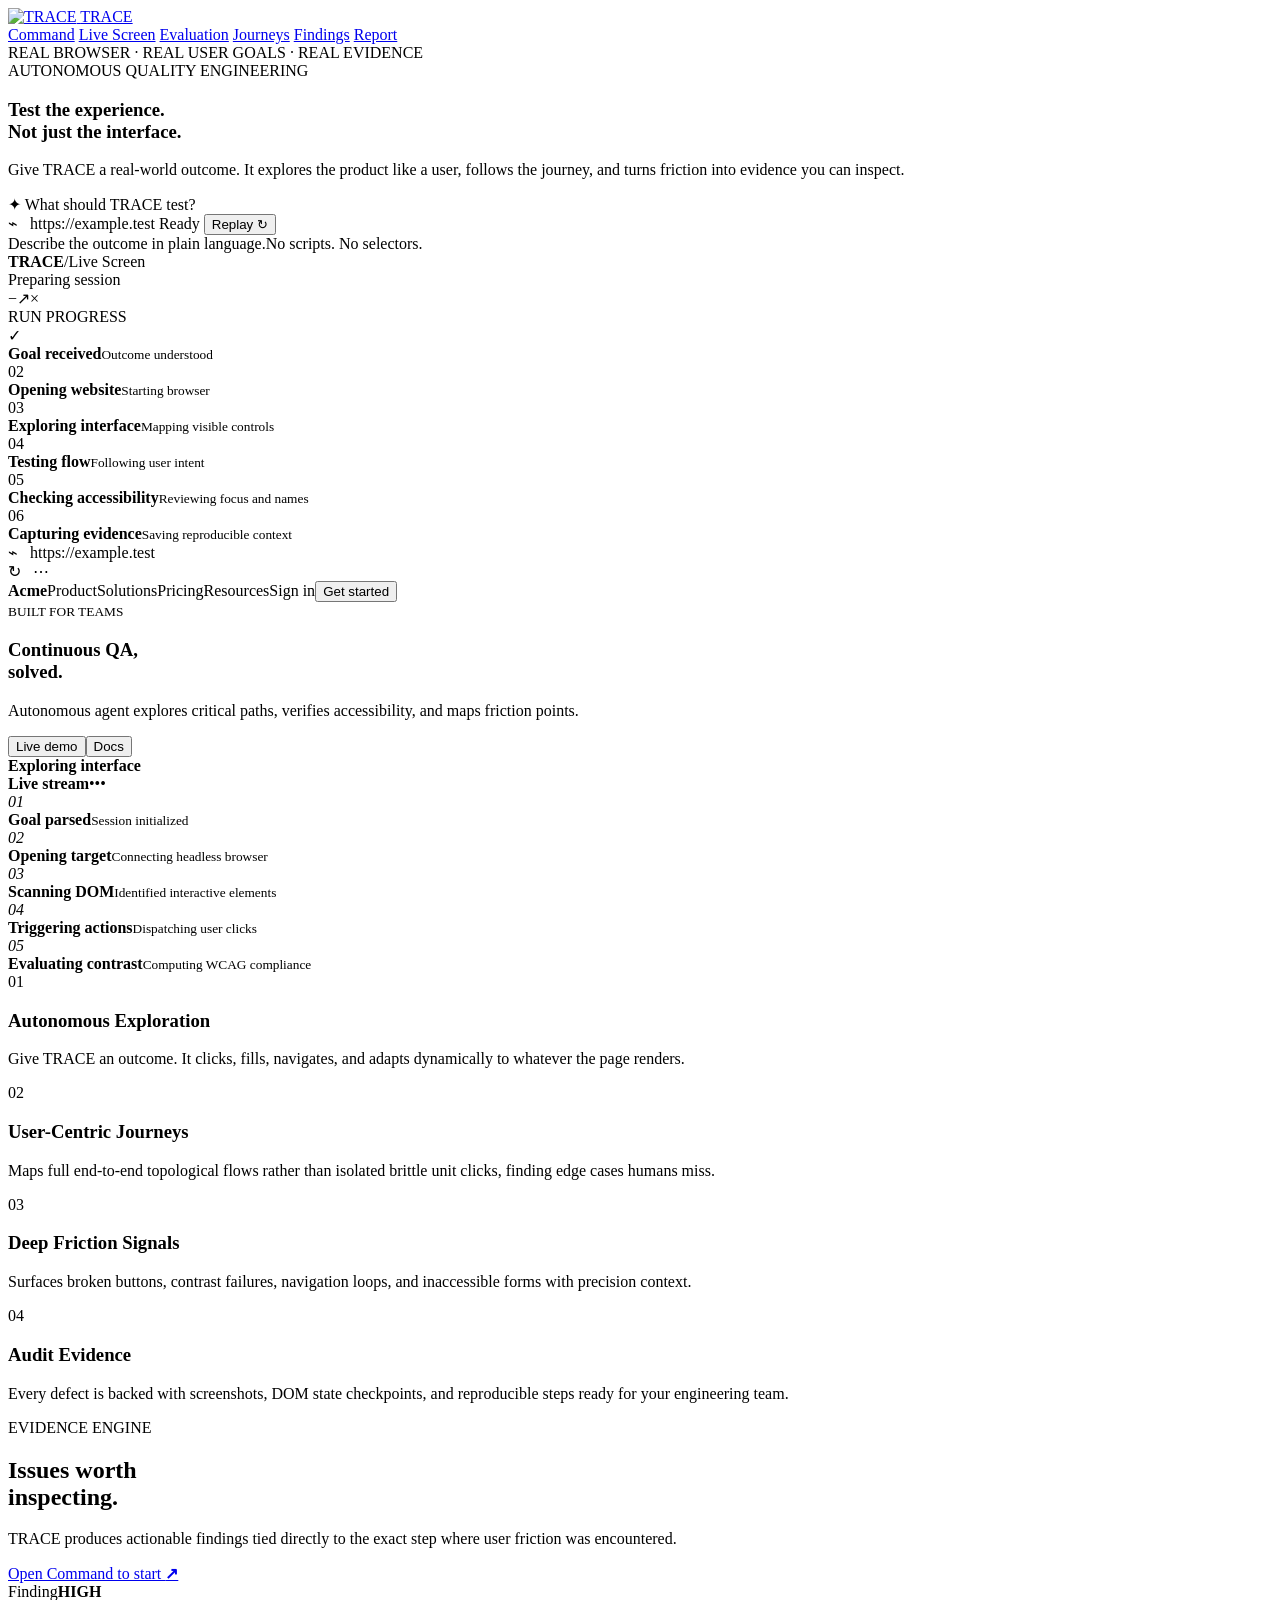
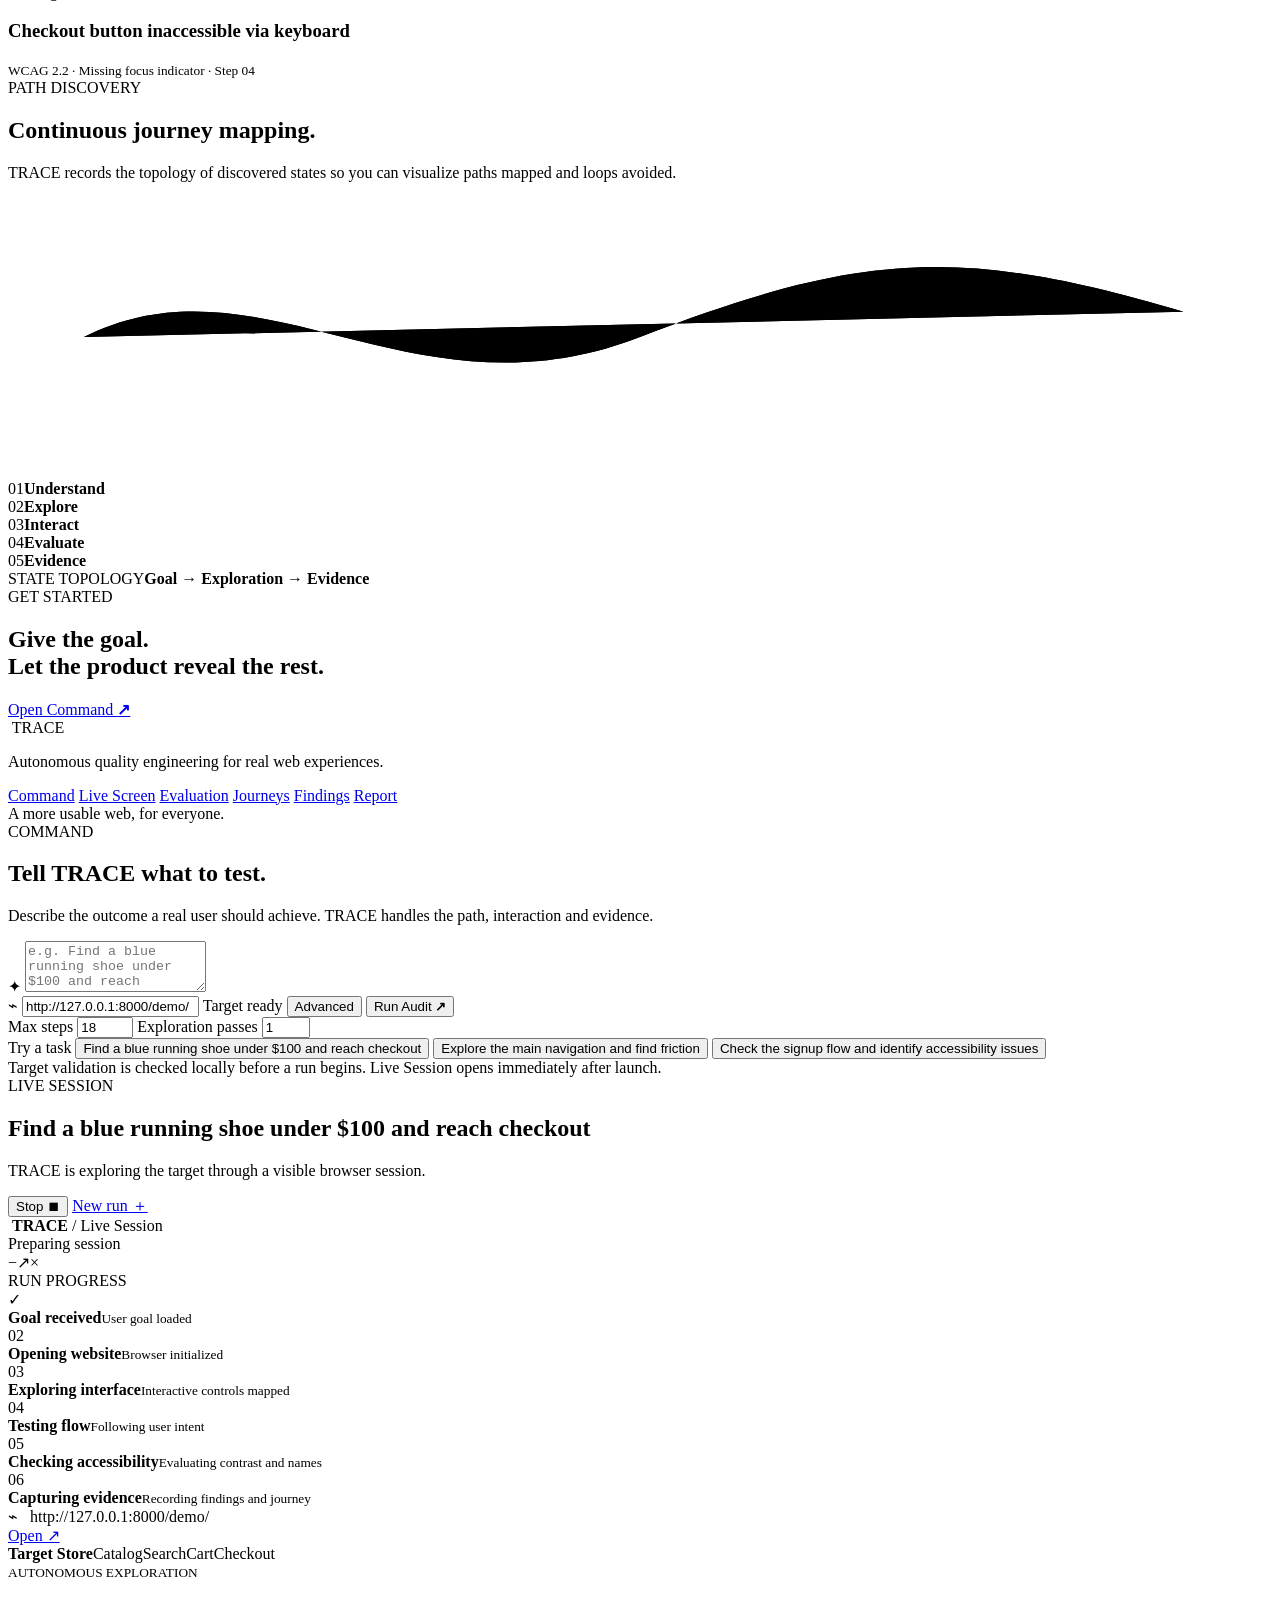
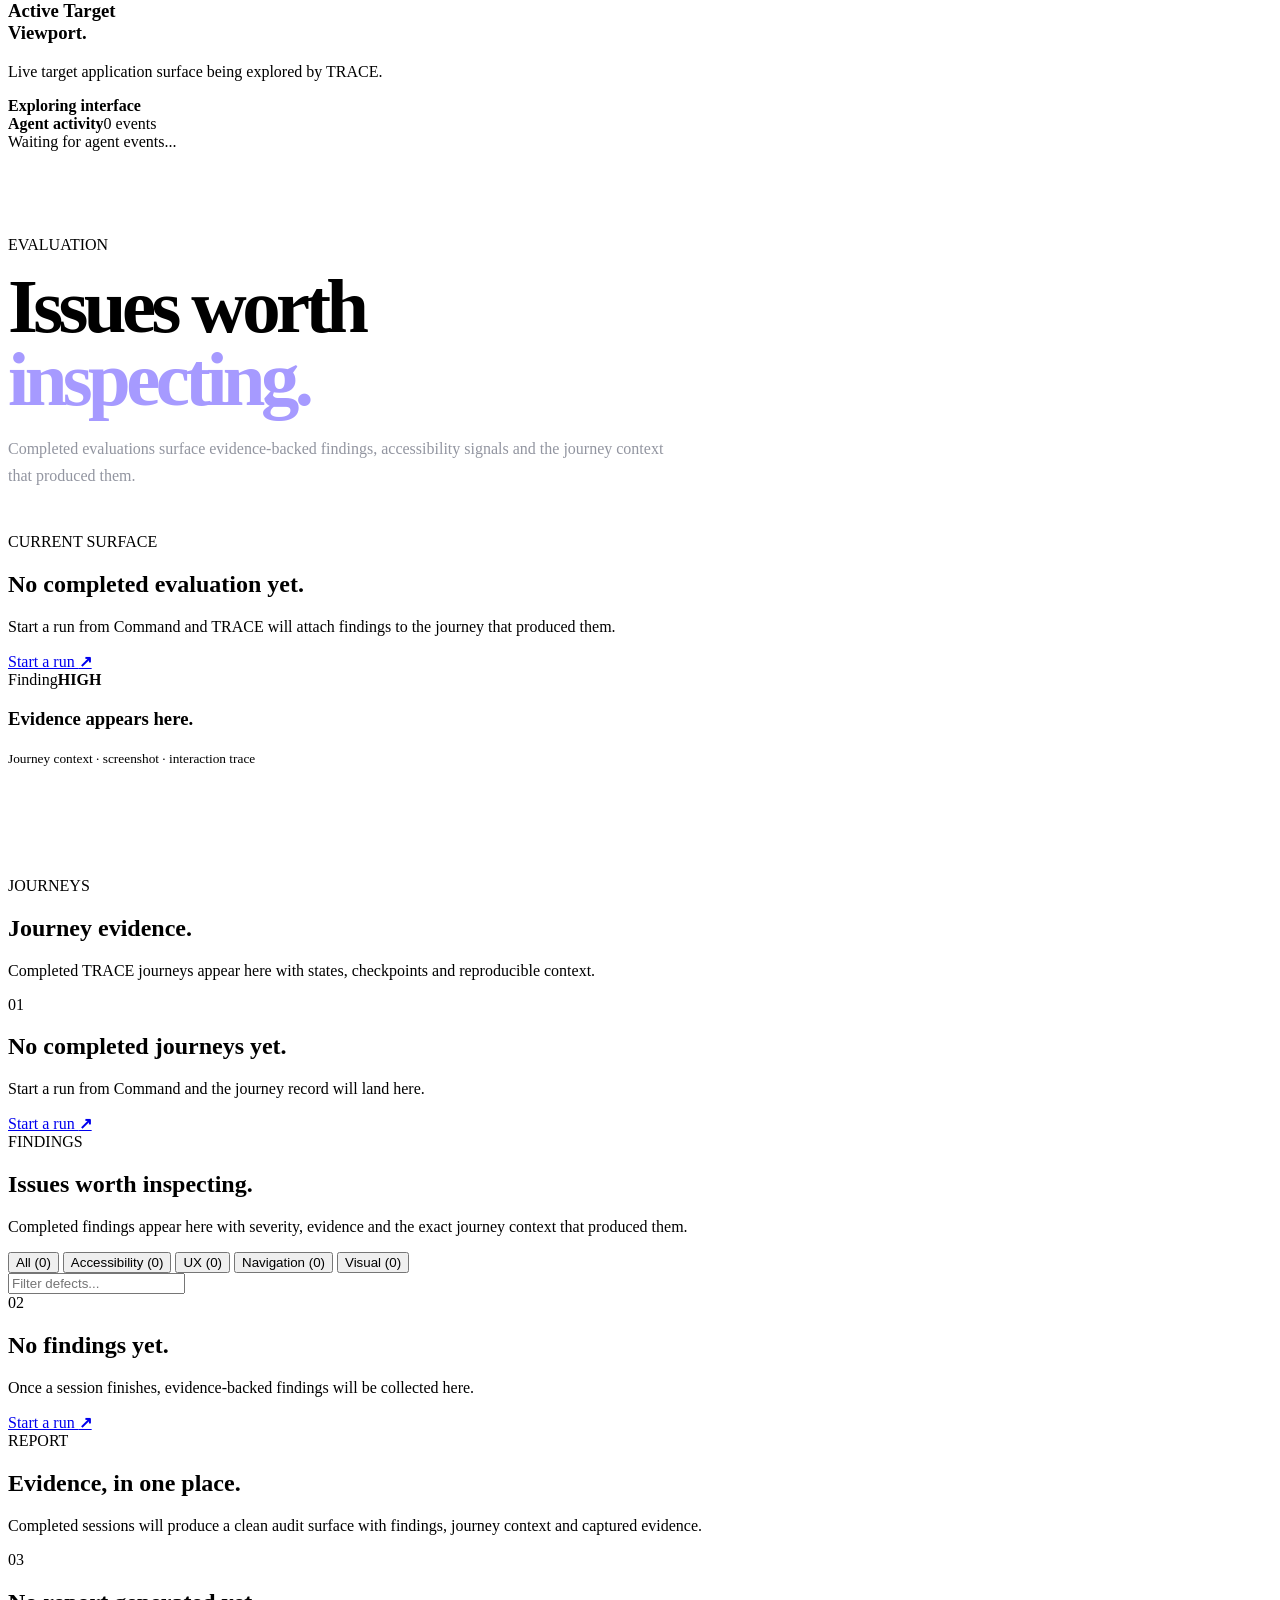
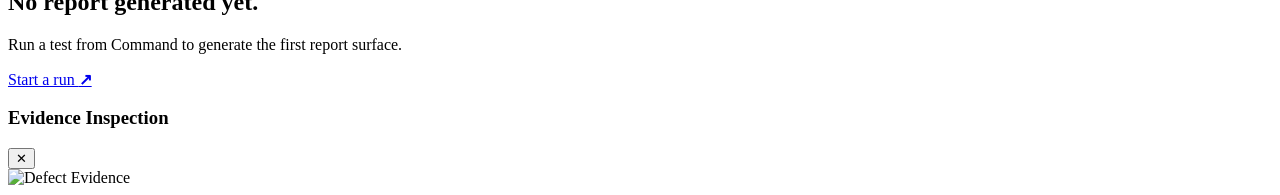
==== commit b105f8ce: "feat: complete system repair, multi-model failover, and polished SaaS motion & header" ====
--- a/frontend/index.html
+++ b/frontend/index.html
@@ -33,9 +33,6 @@
       <a href="/findings" data-route="/findings" id="nav-findings">Findings</a>
       <a href="/report" data-route="/report" id="nav-report">Report</a>
     </nav>
-    <div class="header-status" id="headerStatus" data-state="idle">
-      <i></i><span id="headerStatusText">READY</span>
-    </div>
   </header>
 
   <!-- ====================================================================
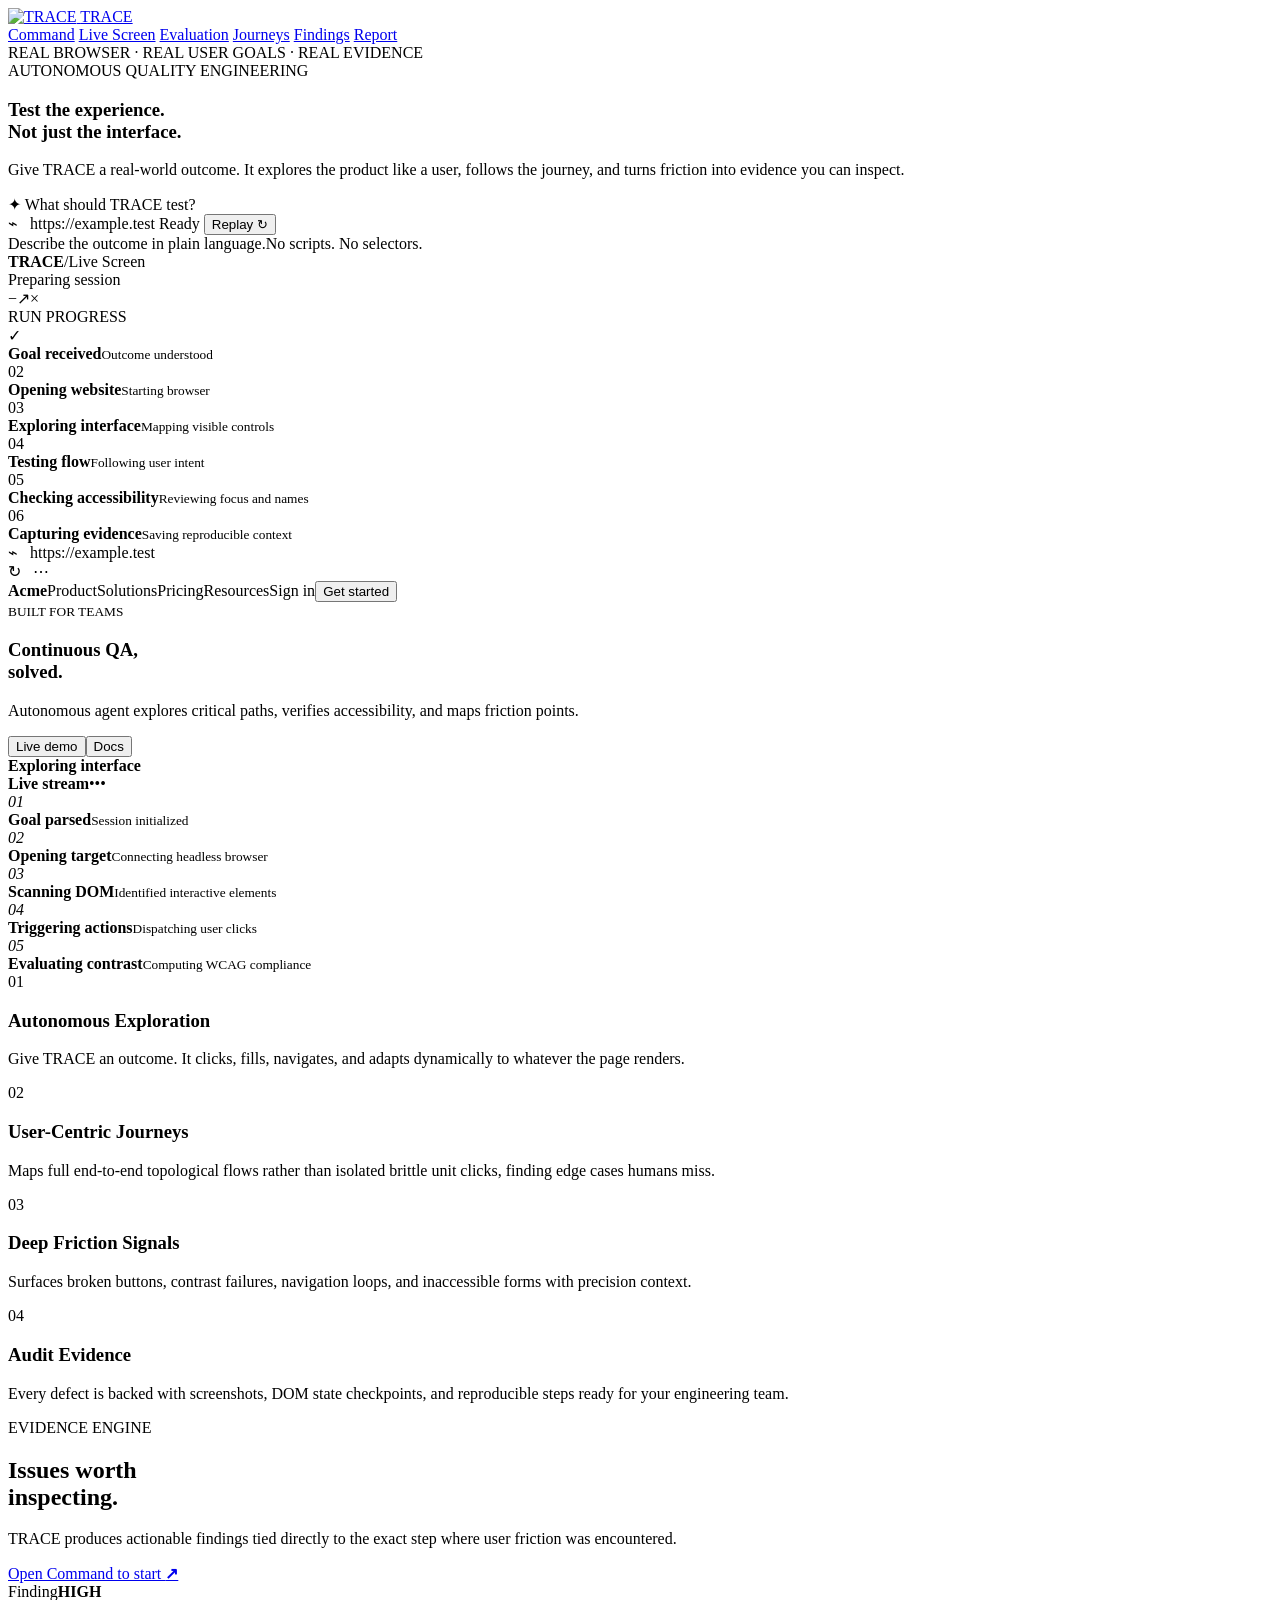
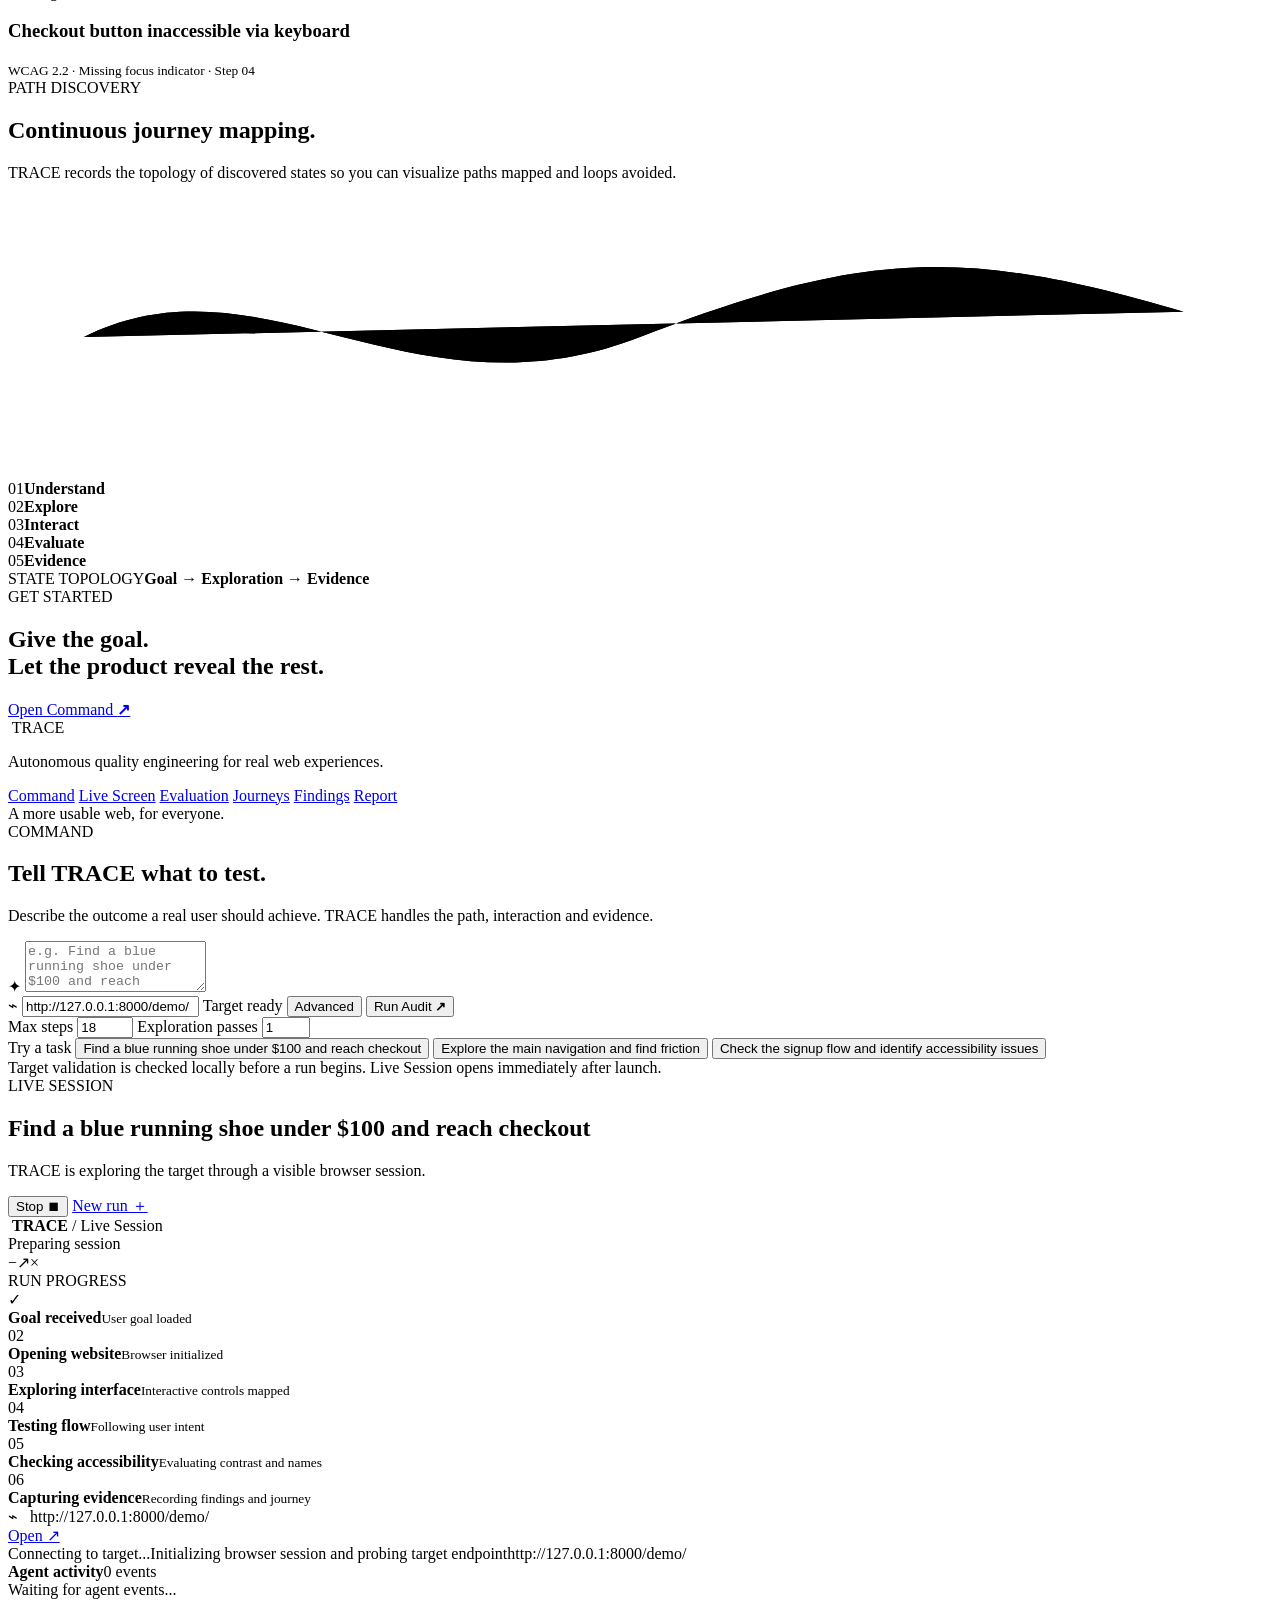
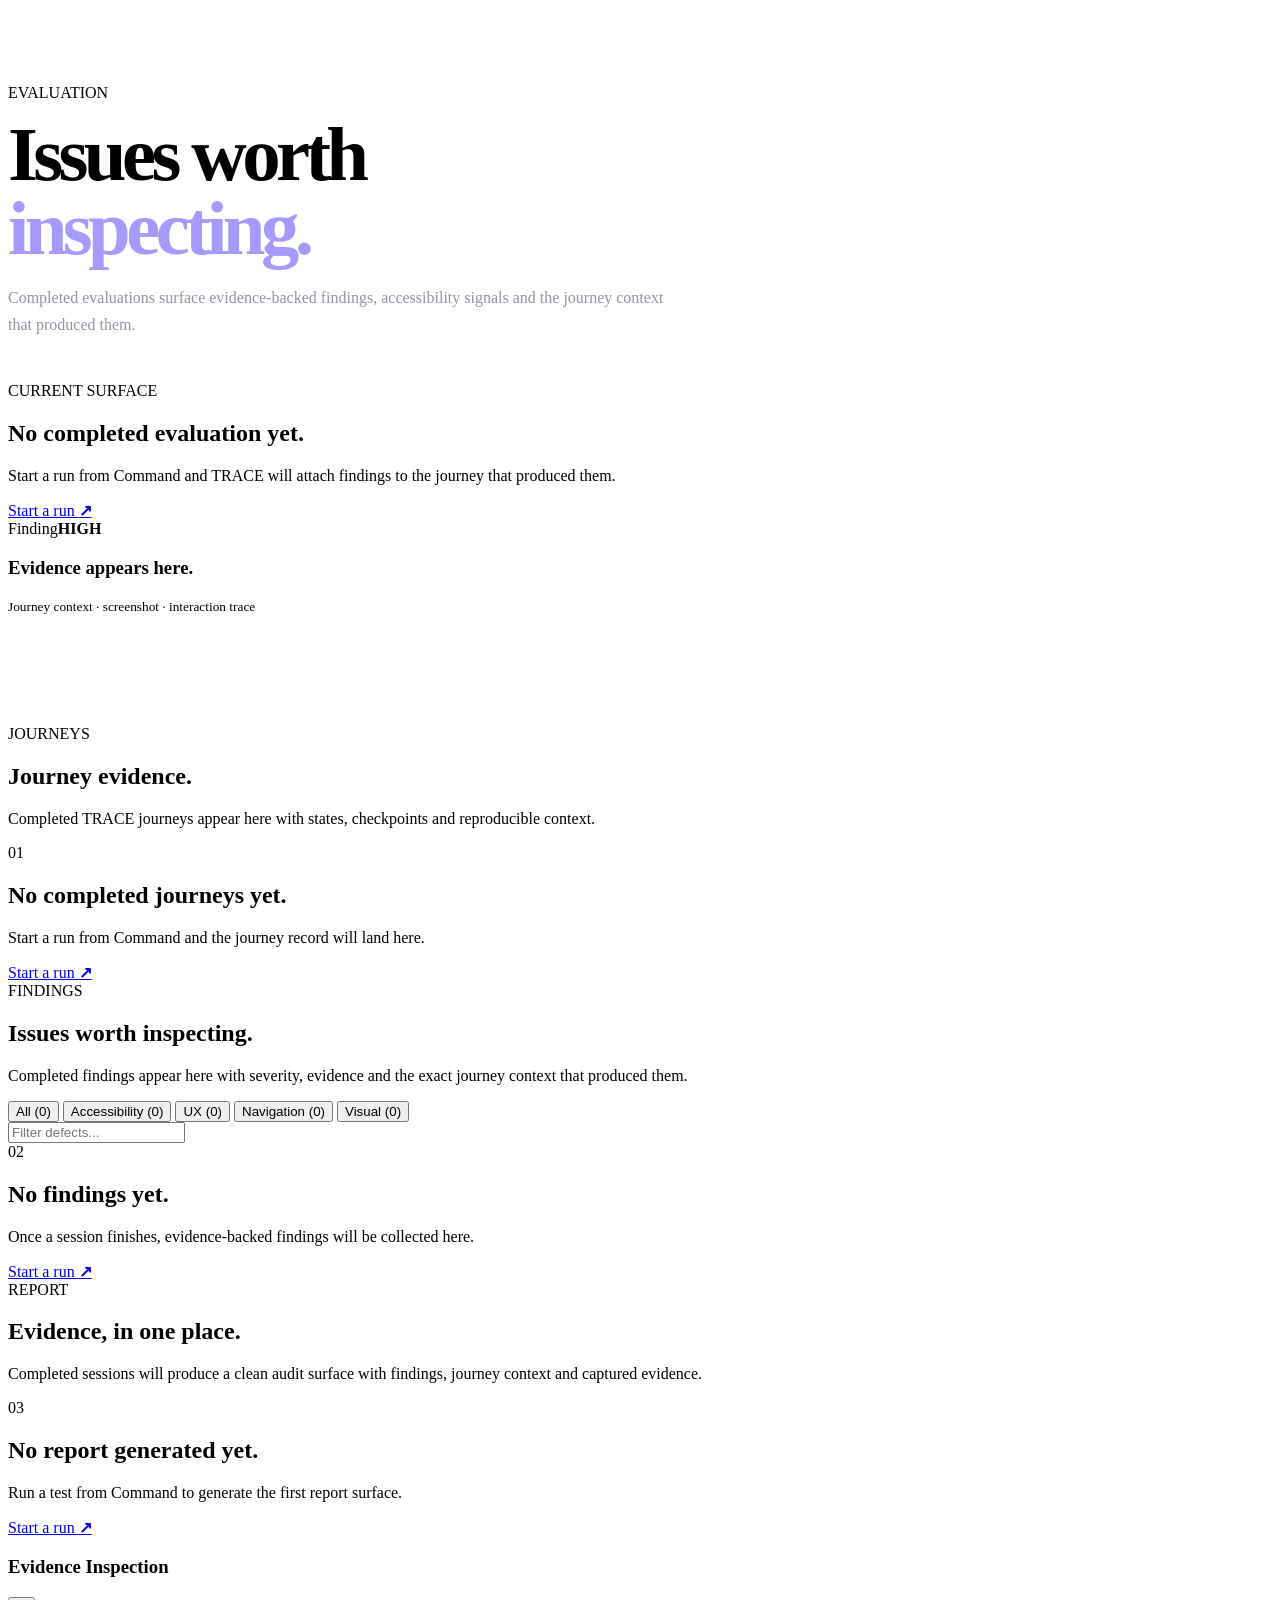
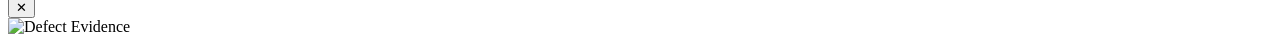
==== commit 2ff84c69: "fix: harden target navigation and agent completion verification" ====
--- a/frontend/index.html
+++ b/frontend/index.html
@@ -298,24 +298,53 @@
                   <div class="dots"><i></i><i></i><i></i></div>
                   <div class="address" id="liveBrowserAddress">⌁ &nbsp; http://127.0.0.1:8000/demo/</div>
                   <div class="browser-actions">
-                    <a class="browser-open-link" id="liveBrowserOpenLink" href="/demo/" target="_blank" title="Open target website">Open ↗</a>
+                    <a class="browser-open-link" id="liveBrowserOpenLink" href="/demo/" target="_blank" rel="noopener noreferrer" title="Open target website">Open ↗</a>
                   </div>
                 </div>
                 <div class="browser-page" id="liveBrowserPage">
                   <img id="liveScreenshotImg" class="live-screenshot-img" style="display:none;" alt="Live Viewport">
-                  <div id="liveBrowserMock" style="width:100%;height:100%;">
-                    <div class="mock-nav"><b>Target Store</b><span>Catalog</span><span>Search</span><span>Cart</span><span class="grow"></span><span>Checkout</span></div>
-                    <div class="mock-main">
-                      <div class="mock-copy">
-                        <small>AUTONOMOUS EXPLORATION</small>
-                        <h3 id="mockTitle">Active Target<br>Viewport.</h3>
-                        <p id="mockDesc">Live target application surface being explored by TRACE.</p>
-                      </div>
-                      <div class="mock-art"><span class="shape one"></span><span class="shape two"></span><span class="shape three"></span></div>
-                    </div>
-                    <div class="mock-cards"><span></span><span></span><span></span></div>
-                    <div class="cursor live-cursor" id="liveCursor"><i></i><b id="liveCursorLabel">Exploring interface</b></div>
-                  </div>
+                  
+                  <!-- Connecting State -->
+                  <div id="liveConnectingState" class="live-state-screen" style="display:flex;">
+                    <div class="live-state-spinner"></div>
+                    <div class="live-state-title">Connecting to target...</div>
+                    <div class="live-state-subtitle">Initializing browser session and probing target endpoint</div>
+                    <div class="live-state-badge" id="liveConnectingUrl">http://127.0.0.1:8000/demo/</div>
+                  </div>
+
+                  <!-- Navigating State -->
+                  <div id="liveNavigatingState" class="live-state-screen" style="display:none;">
+                    <div class="live-state-spinner"></div>
+                    <div class="live-state-title">Opening target...</div>
+                    <div class="live-state-subtitle">Navigating Chromium and awaiting initial DOM rendering</div>
+                    <div class="live-state-badge" id="liveNavigatingUrl"></div>
+                  </div>
+
+                  <!-- Blocked State -->
+                  <div id="liveBlockedState" class="live-state-screen warning" style="display:none;">
+                    <div class="live-state-icon">🛡️</div>
+                    <div class="live-state-title">Target Blocked Automation</div>
+                    <div class="live-state-subtitle" id="liveBlockedSubtitle">The target website presented an anti-bot challenge, interstitial, or security check.</div>
+                    <div class="live-state-badge" id="liveBlockedEvidence"></div>
+                  </div>
+
+                  <!-- Blank State -->
+                  <div id="liveBlankState" class="live-state-screen warning" style="display:none;">
+                    <div class="live-state-icon">⚠️</div>
+                    <div class="live-state-title">Target Page Rendered Blank</div>
+                    <div class="live-state-subtitle" id="liveBlankSubtitle">Navigation succeeded but the target page did not render usable DOM content.</div>
+                    <div class="live-state-badge" id="liveBlankDiagnostics"></div>
+                  </div>
+
+                  <!-- Failed State -->
+                  <div id="liveFailedState" class="live-state-screen error" style="display:none;">
+                    <div class="live-state-icon">✕</div>
+                    <div class="live-state-title">Navigation Failed</div>
+                    <div class="live-state-subtitle" id="liveFailedSubtitle">Could not establish a usable connection to the target URL.</div>
+                    <div class="live-state-badge" id="liveFailedError"></div>
+                  </div>
+
+                  <div class="cursor live-cursor" id="liveCursor" style="display:none;"><i></i><b id="liveCursorLabel">Exploring interface</b></div>
                 </div>
               </div>
             </div>
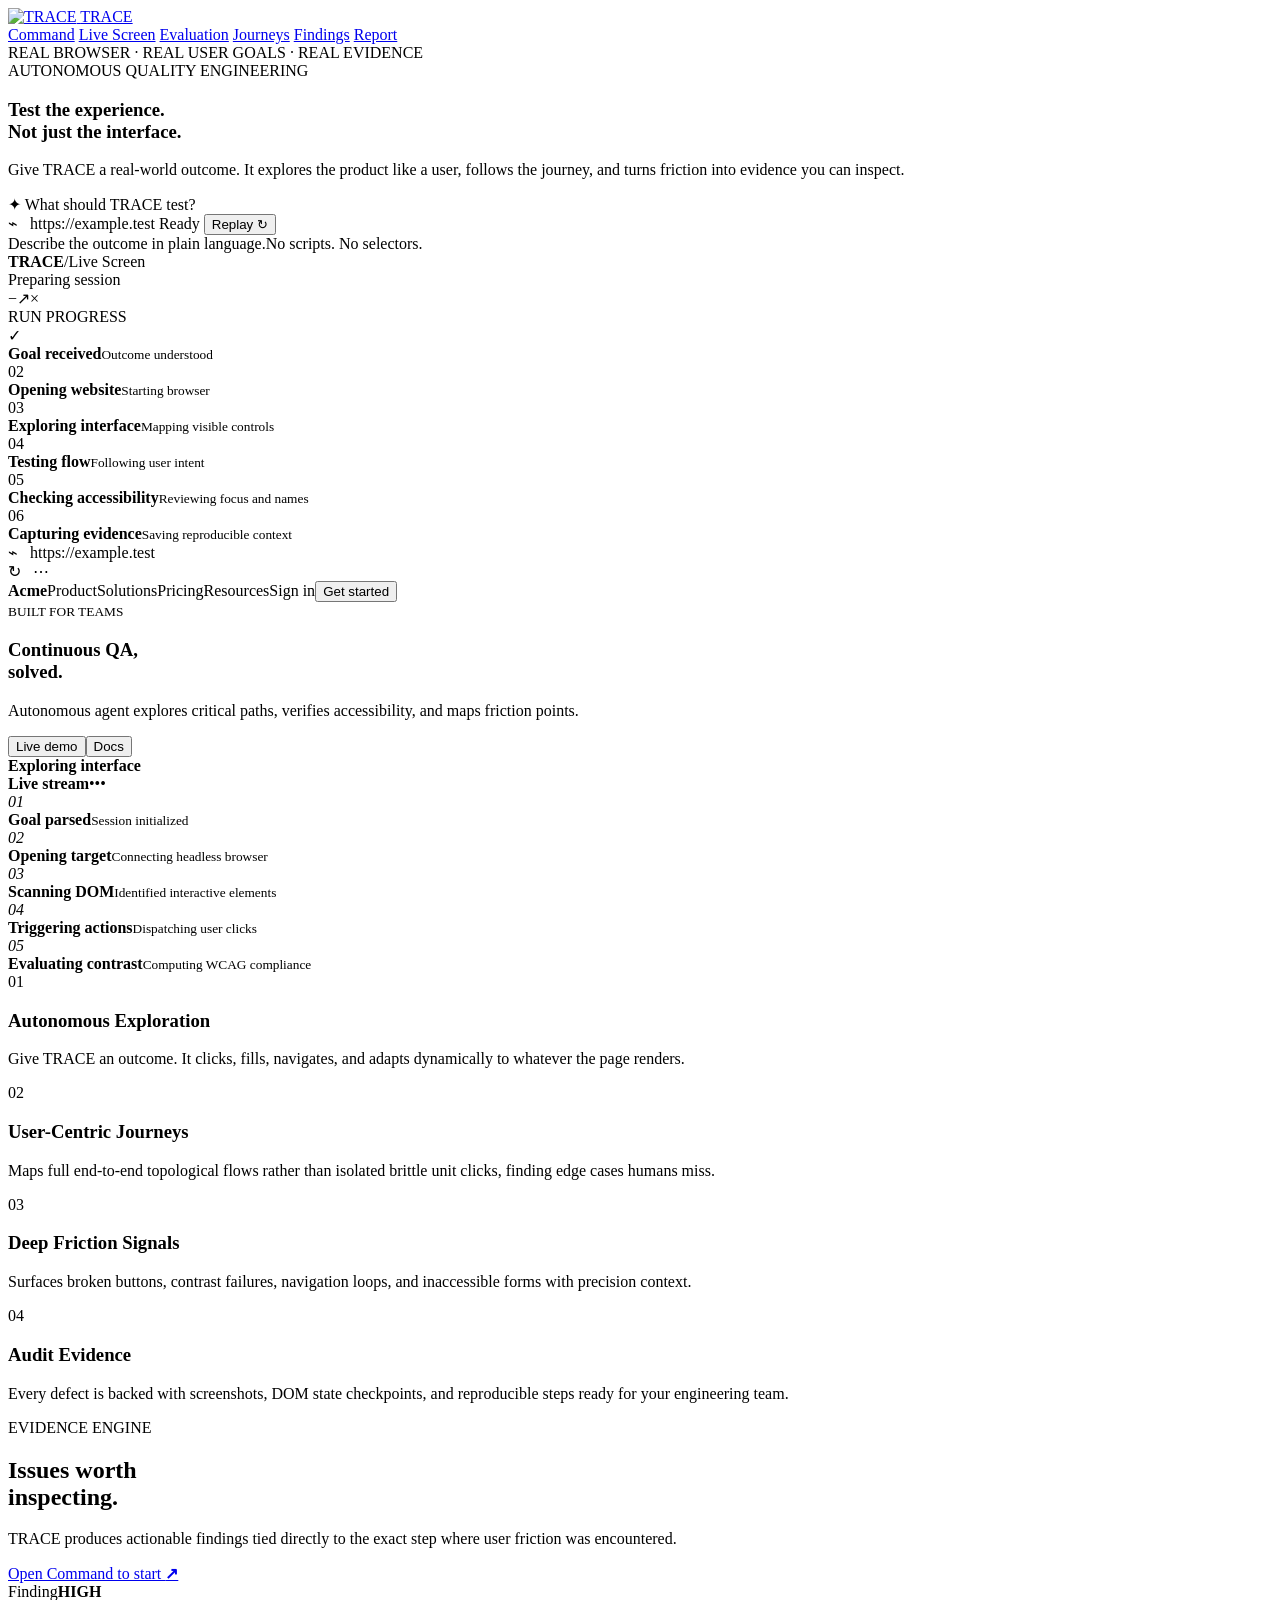
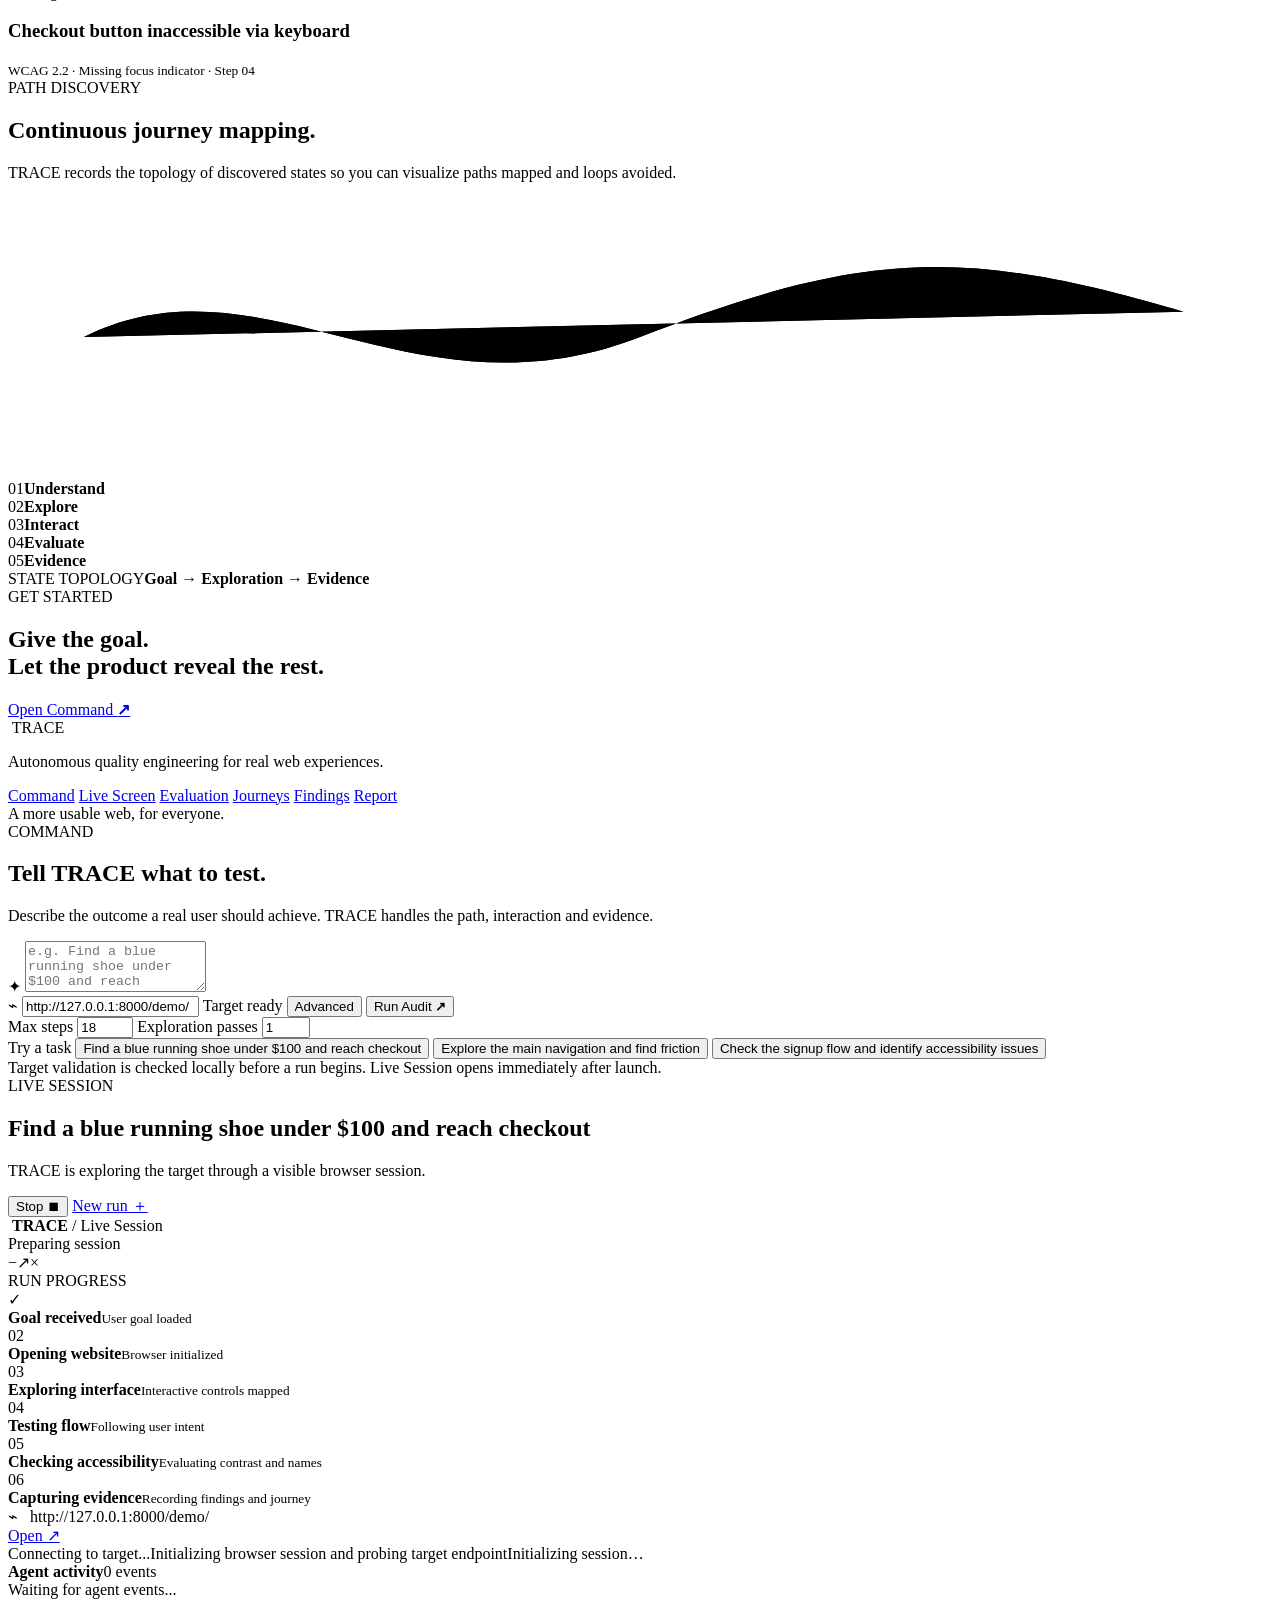
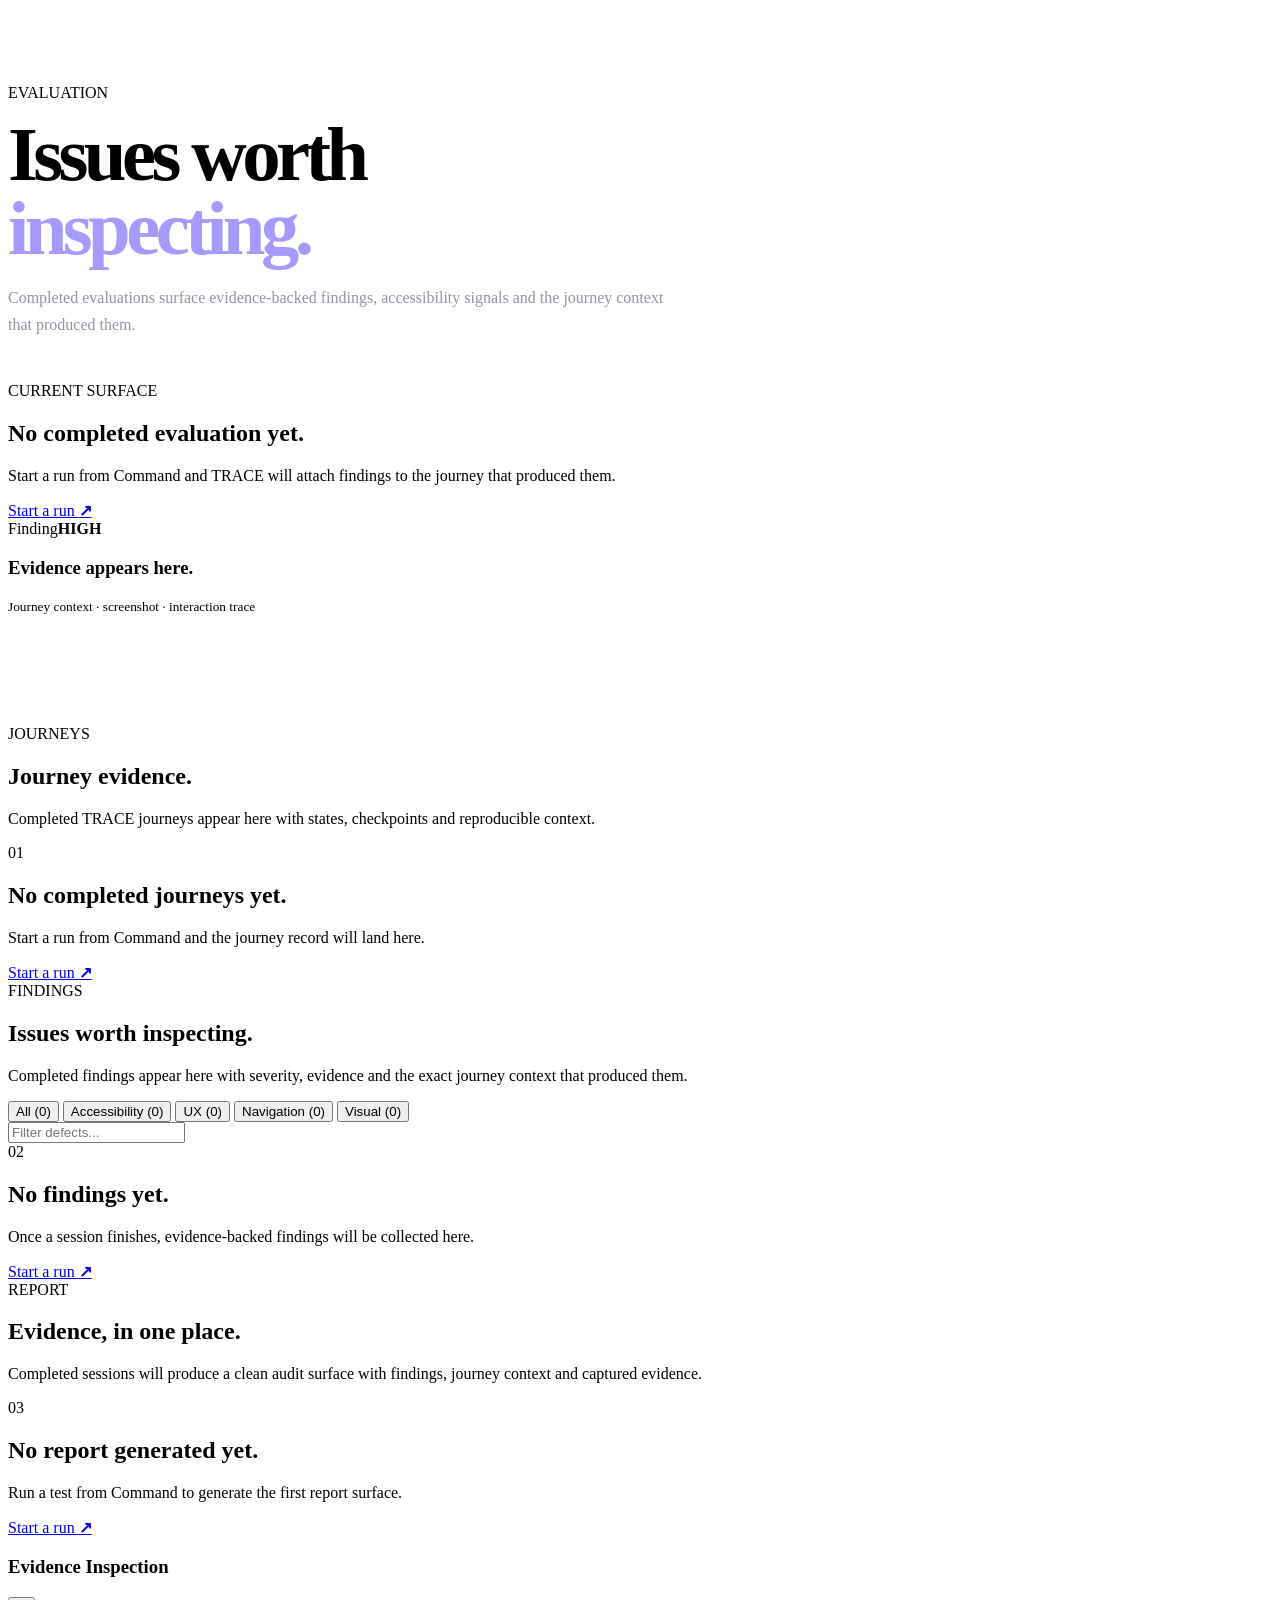
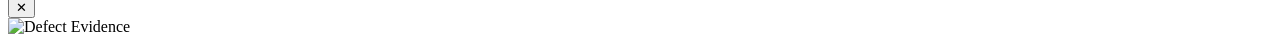
==== commit 8a3b88e7: "fix: restore complete TRACE runtime reliability" ====
--- a/frontend/index.html
+++ b/frontend/index.html
@@ -291,6 +291,10 @@
               <div class="j-step" id="liveStep4"><span>04</span><div><b>Testing flow</b><small id="liveStep4Sub">Following user intent</small></div></div>
               <div class="j-step" id="liveStep5"><span>05</span><div><b>Checking accessibility</b><small id="liveStep5Sub">Evaluating contrast and names</small></div></div>
               <div class="j-step" id="liveStep6"><span>06</span><div><b>Capturing evidence</b><small id="liveStep6Sub">Recording findings and journey</small></div></div>
+              <div id="liveSubgoalsWrap" style="margin-top: 16px; border-top: 1px solid rgba(255,255,255,0.06); padding-top: 10px; display: none;">
+                <div class="panel-kicker" style="margin-bottom: 8px;">OBJECTIVE MILESTONES</div>
+                <div id="liveSubgoalsList"></div>
+              </div>
             </aside>
             <div class="browser-wrap">
               <div class="browser live-browser">
@@ -309,7 +313,7 @@
                     <div class="live-state-spinner"></div>
                     <div class="live-state-title">Connecting to target...</div>
                     <div class="live-state-subtitle">Initializing browser session and probing target endpoint</div>
-                    <div class="live-state-badge" id="liveConnectingUrl">http://127.0.0.1:8000/demo/</div>
+                    <div class="live-state-badge" id="liveConnectingUrl">Initializing session…</div>
                   </div>
 
                   <!-- Navigating State -->
